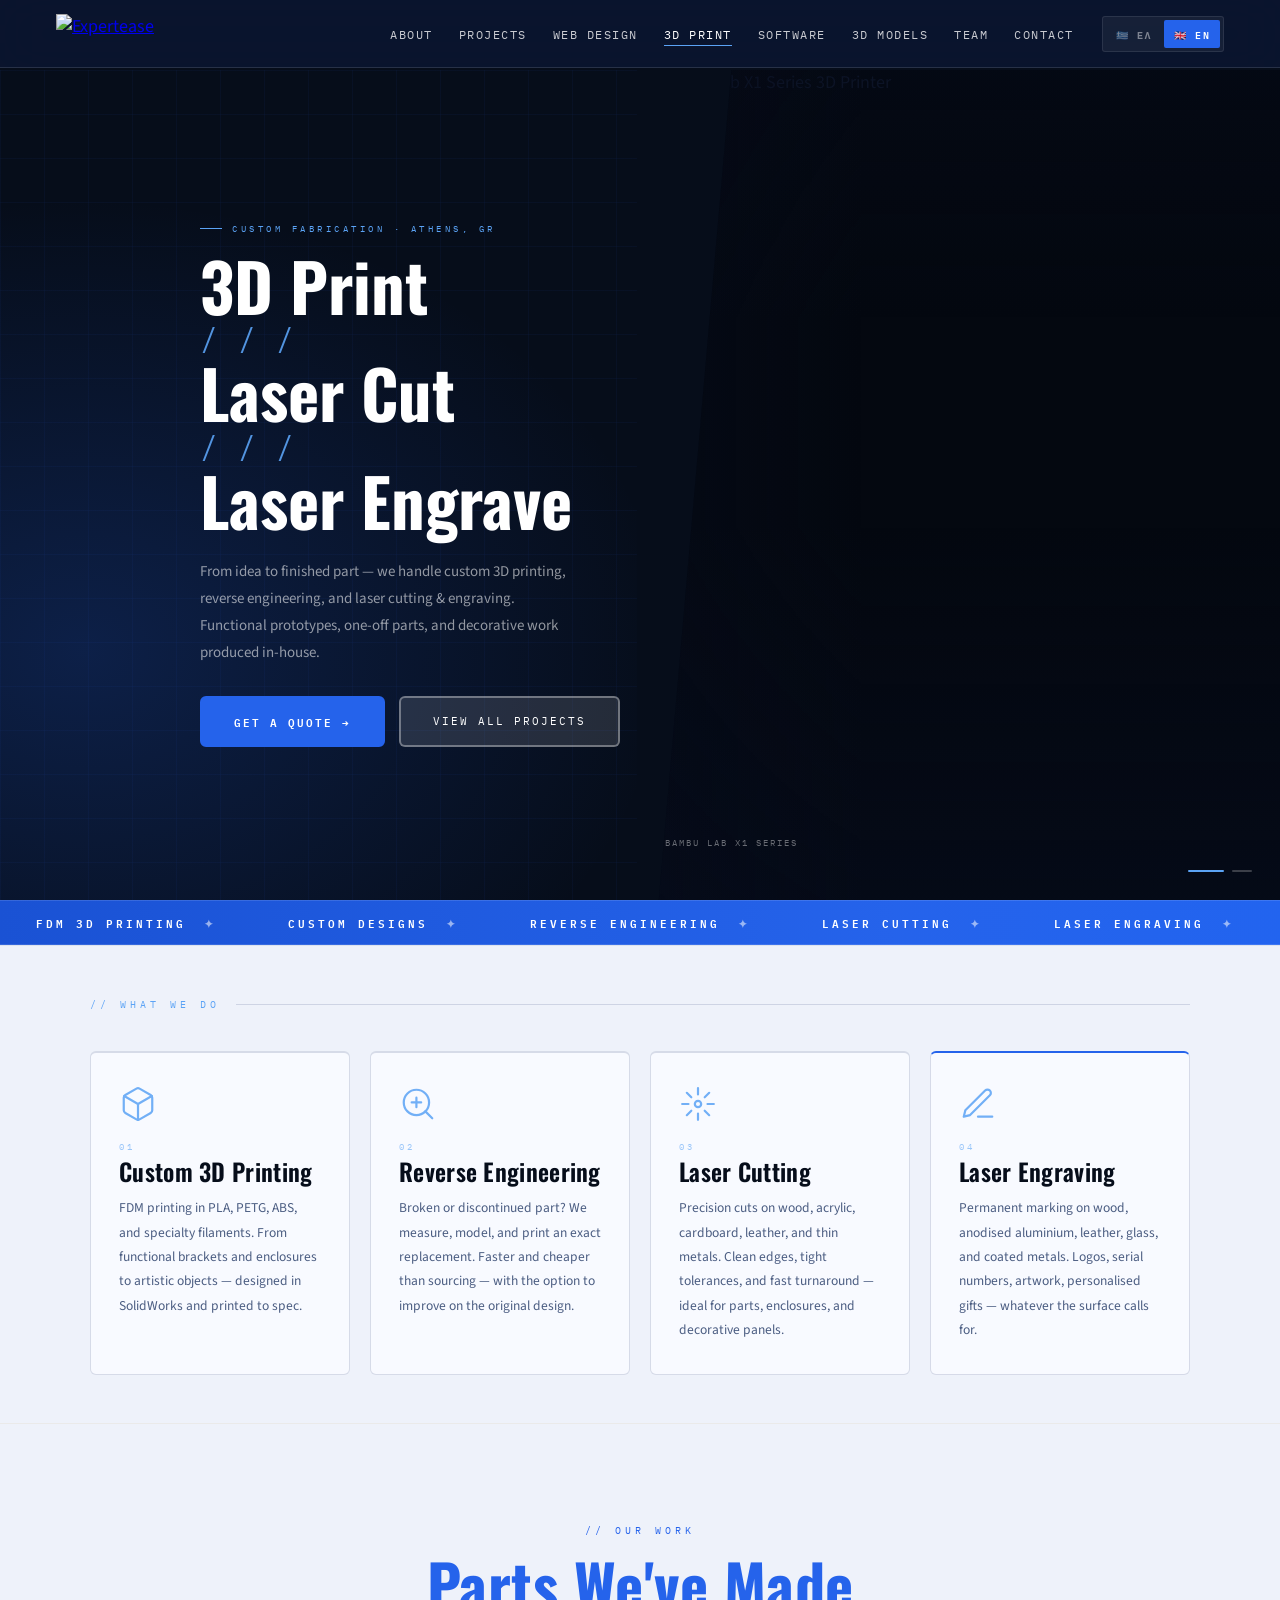
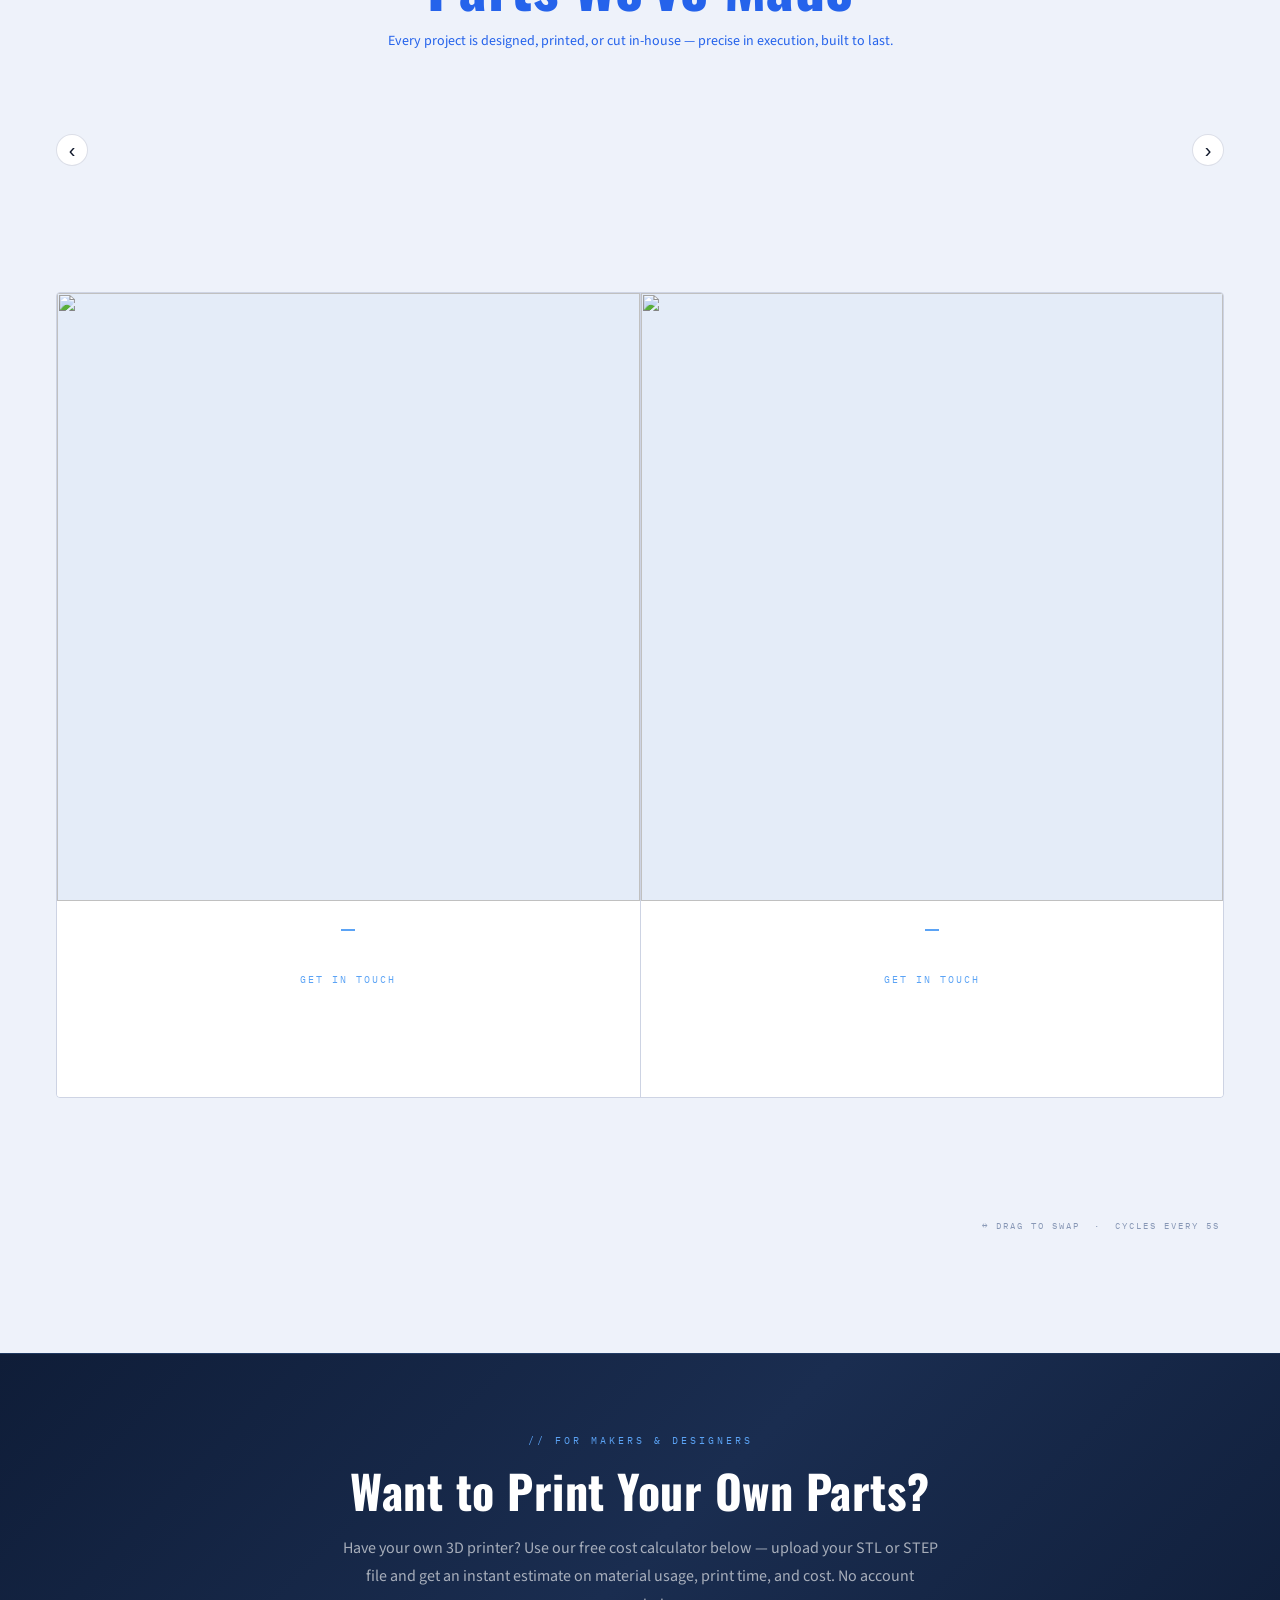
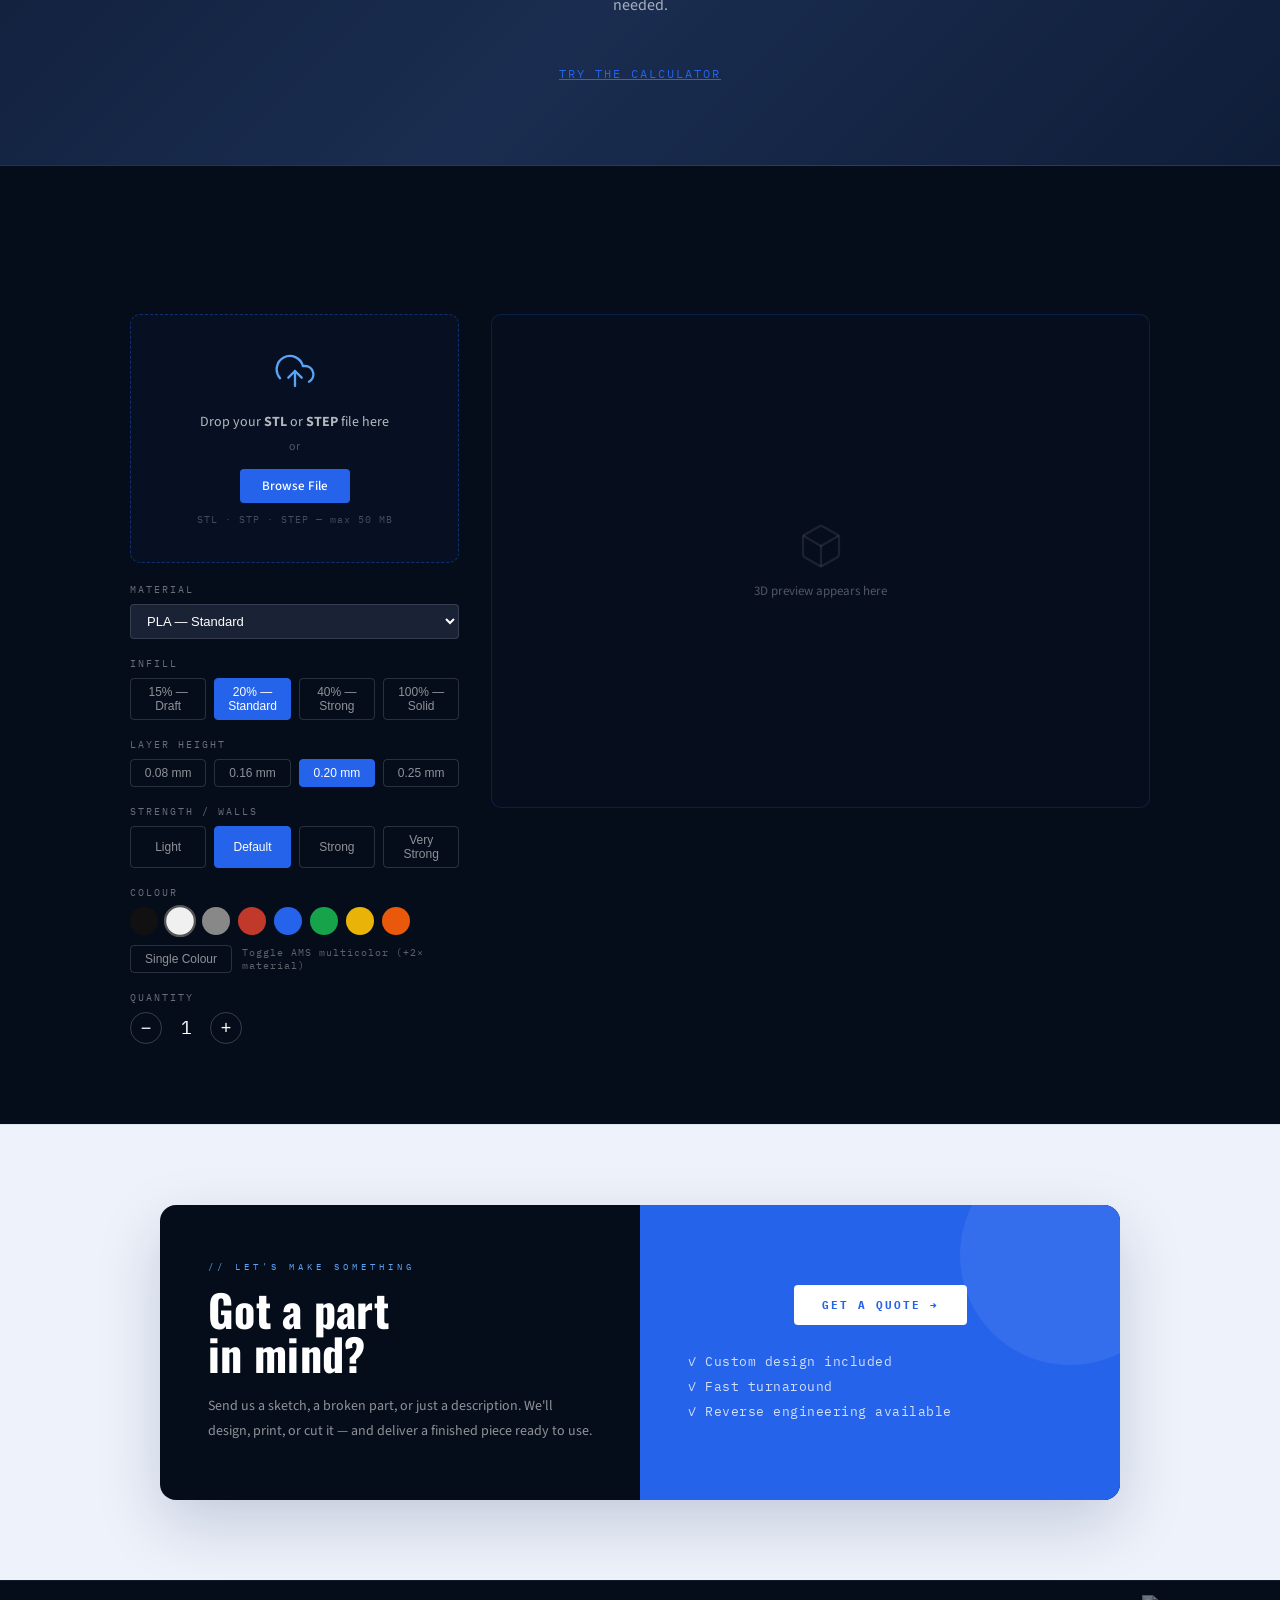
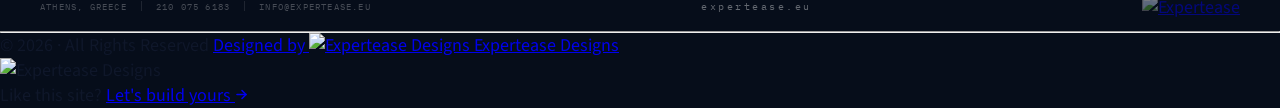
==== 3dprint.html @ 083e720e "greek" ====
<!DOCTYPE html>
<html lang="en">
<head>
<meta charset="UTF-8">
<script>(function(){var l=localStorage.getItem('lang');if(l)document.documentElement.lang=l;})();</script>
<meta name="viewport" content="width=device-width, initial-scale=1.0">
<title>3D Print · Laser Cut & Engrave — Expertease Designs</title>
<meta name="description" content="Custom 3D printing, laser cutting and engraving in Athens, Greece. FDM prototypes, reverse-engineered parts, custom designs, decorative laser work and functional fabrication.">
<link rel="canonical" href="https://expertease.eu/3dprint.html">
<link rel="icon" href="https://expertease.eu/images/logo.png" type="image/png">
<!-- Open Graph -->
<meta property="og:type" content="website">
<meta property="og:url" content="https://expertease.eu/3dprint.html">
<meta property="og:site_name" content="Expertease Designs">
<meta property="og:title" content="3D Print · Laser Cut & Engrave — Expertease Designs">
<meta property="og:description" content="Custom 3D printing, laser cutting and engraving in Athens, Greece. FDM prototypes, reverse-engineered parts, custom designs and functional fabrication.">
<meta property="og:image" content="https://expertease.eu/images/logo.png">
<!-- Twitter Card -->
<meta name="twitter:card" content="summary_large_image">
<meta name="twitter:title" content="3D Print · Laser Cut & Engrave — Expertease Designs">
<meta name="twitter:description" content="Custom 3D printing, laser cutting and engraving in Athens, Greece. FDM prototypes, reverse-engineered parts, custom designs and functional fabrication.">
<meta name="twitter:image" content="https://expertease.eu/images/logo.png">
<link rel="dns-prefetch" href="//fonts.googleapis.com">
<link rel="preconnect" href="https://fonts.googleapis.com">
<link href="https://fonts.googleapis.com/css2?family=Barlow+Condensed:wght@400;500;600;700&family=IBM+Plex+Mono:wght@300;400;500&family=Oswald:wght@400;500;600;700&family=Playfair+Display:ital,wght@0,400;0,700;1,400&family=Source+Sans+3:wght@300;400;500;600&display=swap" rel="stylesheet">
<link rel="stylesheet" href="style.css">
<link rel="stylesheet" href="expertease-credit.css">
<style>
.expertease-credit{background:var(--navy,#060d1a);}
@media(max-width:960px){.expertease-credit{margin-bottom:32px;}}

/* ── 3D PRINT PAGE – page-specific overrides ─────────────────── */

/* Estimate Cost button — filled background */
.pr-cta-estimate {
  background: rgba(255,255,255,.12);
  border-color: rgba(255,255,255,.35);
  color: #fff;
}
.pr-cta-estimate:hover {
  background: rgba(255,255,255,.22);
  border-color: #fff;
  color: #fff;
}

/* Offerings section */
.pr-offerings { padding: 52px 56px 48px !important; }
.pr-offerings .wd-offer-card--hl { border-top-color: var(--blue); }

/* Epic card upgrade */
.pr-offerings .wd-offerings-grid { gap: 20px; }
.pr-offerings .wd-offer-card {
  padding: 32px 28px;
  border-radius: 6px;
  border-top-width: 2px;
  display: flex; flex-direction: column; gap: 0;
  transition: border-top-color .25s, box-shadow .25s, transform .25s;
}
.pr-offerings .wd-offer-card:hover {
  transform: translateY(-5px);
  box-shadow: 0 12px 36px rgba(37,99,235,.13);
}
.pr-offer-icon {
  width: 38px; height: 38px; margin-bottom: 18px;
  color: var(--blue-lt); opacity: .85;
}
.pr-offerings .wd-offer-num {
  font-size: 9px; letter-spacing: 3px; margin-bottom: 6px; opacity: .6;
}
.pr-offerings .wd-offer-name {
  font-size: 24px; letter-spacing: .3px; margin-bottom: 12px; line-height: 1.1;
}
.pr-offerings .wd-offer-text { font-size: 13.5px; line-height: 1.8; }

/* Projects section */
.pr-work { background: var(--bg2) !important; }
.pr-work::before { background: none; }
/* Header text — blue, always visible */
.pr-work .wd-work-label { color: var(--blue)    !important; }
.pr-work .wd-work-title { color: var(--blue)    !important; }
.pr-work .wd-work-sub   { color: var(--blue)    !important; display: block !important; }

/* Projects section — 30% bigger than index */
.pr-work .wd-work-inner       { max-width: 1560px; }
.pr-work .portfolio-stage     { min-height: 806px; }
.pr-work .port-image-wrap     { height: 67.6vh; min-height: 390px; }
.pr-work .port-thumb-item     { width: 179px; }
.pr-work .port-thumb-img-wrap { height: 108px; }

/* ── HERO SPLIT ──────────────────────────────────────────────── */
.pr-hero-wrap {
  min-height: 100vh;
  display: grid;
  grid-template-columns: 85fr 45fr;
  position: relative;
  overflow: hidden;
  padding-top: 70px;
  background: var(--navy);
}

/* LEFT — text */
.pr-hero-left {
  position: relative; z-index: 3;
  display: flex; flex-direction: column; justify-content: center;
  padding: 80px 48px 80px 200px;
  background: var(--navy);
}
.pr-hero-left::before {
  content: '';
  position: absolute; inset: 0; pointer-events: none; z-index: 0;
  background:
    radial-gradient(ellipse at 10% 70%, rgba(37,99,235,.22) 0%, transparent 55%),
    linear-gradient(rgba(37,99,235,.05) 1px, transparent 1px),
    linear-gradient(90deg, rgba(37,99,235,.05) 1px, transparent 1px);
  background-size: auto, 44px 44px, 44px 44px;
}
.pr-hero-left > * { position: relative; z-index: 1; }

.pr-hero-label {
  font-family: var(--font-mono);
  font-size: 9px; letter-spacing: 3.5px; text-transform: uppercase;
  color: var(--blue-lt);
  display: flex; align-items: center; gap: 10px;
  margin-bottom: 20px;
}
.pr-hero-label::before { content: ''; width: 22px; height: 1px; background: var(--blue-lt); }

.pr-hero-title {
  font-family: var(--font-display);
  font-size: clamp(50px, 5.2vw, 76px);
  line-height: .95;
  color: #fff;
  margin-bottom: 26px;
}
/* The "/" between title sections */
.pr-hero-slash {
  display: block;
  font-size: .44em;
  line-height: 1.5;
  color: var(--blue-lt);
  letter-spacing: 2px;
  font-weight: 400;
  opacity: .9;
  font-family: var(--font-mono);
}

.pr-hero-desc {
  font-size: 15px; line-height: 1.8;
  color: rgba(255,255,255,.56);
  max-width: 380px;
  margin-bottom: 30px;
}

.pr-hero-tags {
  display: flex; flex-wrap: wrap; gap: 7px;
  margin-bottom: 36px;
}
.pr-hero-tag {
  font-family: var(--font-mono);
  font-size: 9px; letter-spacing: 1.5px; text-transform: uppercase;
  color: rgba(255,255,255,.48);
  border: 1px solid rgba(37,99,235,.28);
  border-radius: 2px;
  padding: 4px 10px;
  background: rgba(37,99,235,.07);
}

.pr-hero-cta { display: flex; gap: 14px; flex-wrap: wrap; }

/* RIGHT — image slideshow */
.pr-hero-right {
  position: relative; z-index: 5;
  overflow: hidden;
  background: #040810;
  margin-left: -200px;
}
/* Diagonal slash divider on left edge of right panel */
.pr-hero-right::before {
  content: '';
  position: absolute;
  top: -5%; left: -72px;
  width: 130px; height: 110%;
  background: var(--navy);
  transform: skewX(-5deg);
  z-index: 4;
}
/* Subtle vignette overlay */
.pr-hero-right::after {
  content: '';
  position: absolute; inset: 0; z-index: 3;
  background:
    linear-gradient(to right,  rgba(6,12,28,.45) 0%, transparent 35%),
    linear-gradient(to bottom, rgba(6,12,28,.3)  0%, transparent 30%),
    linear-gradient(to top,    rgba(6,12,28,.6)  0%, transparent 45%);
  pointer-events: none;
}

/* Slides */
.pr-hero-img {
  position: absolute; inset: 0;
  width: 100%; height: 100%;
  object-fit: cover;
  object-position: center;
  opacity: 0;
  transition: opacity 1.1s cubic-bezier(.4,0,.2,1);
  will-change: opacity;
}
.pr-hero-img.active { opacity: 1; }

/* Slide label (bottom-left of image) */
.pr-hero-slide-label {
  position: absolute;
  bottom: 52px; left: 28px; z-index: 5;
  font-family: var(--font-mono);
  font-size: 9px; letter-spacing: 2px; text-transform: uppercase;
  color: rgba(255,255,255,.4);
  opacity: 0;
  transform: translateY(6px);
  transition: opacity .5s ease, transform .5s ease;
}
.pr-hero-slide-label.visible { opacity: 1; transform: none; }

/* Dot indicators */
.pr-hero-indicators {
  position: absolute; bottom: 28px; right: 28px; z-index: 5;
  display: flex; gap: 8px; align-items: center;
}
.pr-hero-indicator {
  width: 20px; height: 2px;
  background: rgba(255,255,255,.22);
  border: none; cursor: pointer; padding: 0;
  transition: background .35s ease, width .35s ease;
  border-radius: 1px;
}
.pr-hero-indicator.active {
  background: var(--blue-lt);
  width: 36px;
}

/* Progress bar */
.pr-hero-progress {
  position: absolute; bottom: 0; left: 0; z-index: 5;
  height: 2px; width: 0%;
  background: linear-gradient(90deg, var(--blue), var(--blue-lt));
  transition: width 5s linear;
  border-radius: 0 1px 1px 0;
}
.pr-hero-progress.running { width: 100%; }

@media (max-width: 960px) {
  .pr-hero-wrap {
    grid-template-columns: 1fr;
    grid-template-rows: auto 56vw;
    min-height: unset;
    padding-top: 64px;
  }
  .pr-hero-left  { padding: 44px 24px 32px; }
  .pr-hero-right { margin-left: 0; z-index: 2; }
  .pr-hero-right::before { display: none; }
  .pr-hero-title { font-size: clamp(40px, 9vw, 60px); }

  /* Reset oversized project cards on tablet */
  .pr-work .portfolio-stage  { min-height: 620px; }
  .pr-work .port-image-wrap  { height: 52vh; min-height: 300px; }
  .pr-work .port-thumb-item  { width: 138px; }
  .pr-work .port-thumb-img-wrap { height: 83px; }
}
@media (max-width: 640px) {
  /* Hero: single layer, image faded behind text */
  .pr-hero-wrap {
    grid-template-columns: 1fr;
    grid-template-rows: 1fr;
    min-height: 92vw;
    position: relative;
  }
  .pr-hero-right {
    position: absolute;
    inset: 0;
    z-index: 0;
    margin-left: 0;
  }
  .pr-hero-right::after {
    background:
      linear-gradient(to bottom, rgba(6,12,28,.82) 0%, rgba(6,12,28,.65) 100%);
  }
  .pr-hero-left {
    position: relative;
    z-index: 2;
    background: transparent;
    padding: 90px 20px 48px;
    text-align: center;
    align-items: center;
  }
  .pr-hero-label { justify-content: center; }
  .pr-hero-label::before { display: none; }
  .pr-hero-desc { max-width: 100%; }
  .pr-hero-tags { justify-content: center; }
  .pr-hero-cta { justify-content: center; }
  .pr-hero-title { font-size: clamp(32px, 10vw, 50px); }
  .pr-hero-desc  { font-size: 14px; }
  .pr-hero-indicators { bottom: 14px; right: 14px; }

  /* Offerings padding */
  .pr-offerings { padding: 36px 16px 28px !important; }

  /* What We Do: 2-column compact grid */
  .pr-offerings .wd-offerings-grid {
    grid-template-columns: 1fr 1fr !important;
    gap: 10px;
  }
  .pr-offerings .wd-offer-card {
    padding: 18px 14px;
    gap: 0;
  }
  .pr-offer-icon {
    width: 26px; height: 26px;
    margin-bottom: 10px;
  }
  .pr-offerings .wd-offer-num { font-size: 8px; margin-bottom: 4px; }
  .pr-offerings .wd-offer-name { font-size: 14px; margin-bottom: 8px; line-height: 1.2; }
  .pr-offerings .wd-offer-text { font-size: 11.5px; line-height: 1.6; }

  /* Projects: infinite scroll strip on mobile */
  #prThumbWrap {
    display: flex;
    margin-bottom: 20px;
    gap: 0;
  }
  /* Viewer: single column, compact */
  .pr-work .portfolio-stage  { grid-template-columns: 1fr; }
  #prThumbPrev,
  #prThumbNext { display: none; }
  .pr-work .port-thumb-item     { width: 130px; }
  .pr-work .port-thumb-img-wrap { height: 86px; }
  .pr-work .port-thumb-label    { font-size: 10.5px; white-space: normal; line-height: 1.3; padding: 6px 7px 8px; text-align: center; }
}

/* ── SELF-PRINT PROMO ────────────────────────────────────────── */
.pr-selfprint {
  background: linear-gradient(135deg, #0f1d38 0%, #1a2d50 50%, #0f1d38 100%);
  border-top: 1px solid rgba(96,165,250,.15);
  border-bottom: 1px solid rgba(96,165,250,.15);
  padding: 80px 24px;
  text-align: center;
}
.pr-selfprint-inner {
  max-width: 760px;
  margin: 0 auto;
}
.pr-selfprint-badge {
  font-family: var(--font-mono); font-size: 10px; letter-spacing: 3px;
  text-transform: uppercase; color: var(--blue-lt); margin-bottom: 18px;
}
.pr-selfprint-title {
  font-family: var(--font-display); font-size: clamp(28px, 4vw, 46px);
  color: #fff; letter-spacing: .5px; line-height: 1.1; margin-bottom: 18px;
}
.pr-selfprint-sub {
  font-size: 16px; line-height: 1.8; color: rgba(255,255,255,.62);
  max-width: 600px; margin: 0 auto 40px;
}
.pr-selfprint-features {
  display: flex; flex-wrap: wrap; justify-content: center; gap: 14px 32px;
  margin-bottom: 40px;
}
.pr-selfprint-feat {
  display: flex; align-items: center; gap: 9px;
  font-family: var(--font-mono); font-size: 12px; letter-spacing: .5px;
  color: rgba(255,255,255,.75);
}
.pr-selfprint-feat-icon { font-size: 16px; }
.pr-selfprint-cta {
  color: var(--blue); font-family: var(--font-mono); font-size: 12px;
  letter-spacing: 2px; text-transform: uppercase; text-decoration: underline;
  transition: color .2s;
}
.pr-selfprint-cta:hover { color: var(--blue-lt); }
@media (max-width: 640px) {
  .pr-selfprint { padding: 52px 16px; }
  .pr-selfprint-features { gap: 12px 20px; }
  .pr-selfprint-feat { font-size: 11px; }
}

/* ── ESTIMATOR ───────────────────────────────────────────────── */
.pr-estimator {
  padding: 96px 0 80px;
  background: var(--navy);
}
.pr-estimator-inner {
  max-width: 1100px;
  margin: 0 auto;
  padding: 0 40px;
}
.pr-est-header { text-align: center; margin-bottom: 52px; }
.pr-est-label {
  font-family: var(--font-mono);
  font-size: 11px;
  letter-spacing: 3px;
  color: var(--blue-lt);
  text-transform: uppercase;
  margin-bottom: 12px;
}
.pr-est-title {
  font-family: var(--font-display);
  font-size: clamp(28px, 4vw, 42px);
  color: #fff;
  margin-bottom: 14px;
}
.pr-est-sub {
  font-size: 15px;
  color: rgba(255,255,255,.5);
  max-width: 600px;
  margin: 0 auto;
  line-height: 1.65;
}

.pr-est-layout {
  display: grid;
  grid-template-columns: 1fr 2fr;
  gap: 32px;
  align-items: start;
}

/* Drop zone */
.pr-est-drop {
  border: 1.5px dashed rgba(37,99,235,.4);
  border-radius: 10px;
  padding: 36px 24px;
  text-align: center;
  cursor: pointer;
  transition: border-color .3s ease, background .3s ease;
  background: rgba(37,99,235,.04);
}
.pr-est-drop:hover, .pr-est-drop.drag-over {
  border-color: var(--blue-lt);
  background: rgba(37,99,235,.09);
}
.pr-est-drop-icon { color: var(--blue-lt); margin-bottom: 14px; }
.pr-est-drop-text { color: rgba(255,255,255,.7); font-size: 14px; margin-bottom: 6px; }
.pr-est-drop-sub { color: rgba(255,255,255,.3); font-size: 12px; margin-bottom: 14px; }
.pr-est-file-btn {
  display: inline-block;
  padding: 8px 22px;
  background: var(--blue);
  color: #fff;
  border-radius: 4px;
  font-size: 13px;
  font-weight: 500;
  cursor: pointer;
  transition: background .2s ease;
  margin-bottom: 10px;
}
.pr-est-file-btn:hover { background: var(--blue-lt); }
.pr-est-file-types { font-family: var(--font-mono); font-size: 10px; color: rgba(255,255,255,.25); letter-spacing: 1px; }

/* Params */
.pr-est-params { margin-top: 20px; display: flex; flex-direction: column; gap: 18px; }
.pr-est-param-row { display: flex; flex-direction: column; gap: 8px; }
.pr-est-param-label { font-family: var(--font-mono); font-size: 10px; letter-spacing: 2px; text-transform: uppercase; color: rgba(255,255,255,.4); }
.pr-est-select {
  background: #1a2236;
  border: 1px solid rgba(255,255,255,.12);
  border-radius: 4px;
  color: #fff;
  font-size: 13px;
  padding: 8px 12px;
  outline: none;
  cursor: pointer;
}
.pr-est-select option { background: #1a2236; color: #fff; }
.pr-est-select:focus { border-color: var(--blue-lt); }

.pr-est-infill-btns { display: flex; gap: 8px; flex-wrap: wrap; }
.pr-est-infill-btn {
  padding: 6px 12px;
  border: 1px solid rgba(255,255,255,.15);
  border-radius: 4px;
  background: transparent;
  color: rgba(255,255,255,.55);
  font-size: 12px;
  cursor: pointer;
  transition: all .2s ease;
  flex: 1;
  min-width: 70px;
}
.pr-est-infill-btn:hover { border-color: var(--blue-lt); color: var(--blue-lt); }
.pr-est-infill-btn.active { background: var(--blue); border-color: var(--blue); color: #fff; }

.pr-est-colour-strip { display: flex; gap: 8px; flex-wrap: wrap; }
.pr-est-colour-btn {
  width: 28px; height: 28px;
  border-radius: 50%;
  border: 2px solid transparent;
  cursor: pointer;
  transition: transform .2s ease, border-color .2s ease;
}
.pr-est-colour-btn:hover { transform: scale(1.15); }
.pr-est-colour-btn.active { border-color: #fff; transform: scale(1.15); }

.pr-est-qty-wrap { display: flex; align-items: center; gap: 12px; }
.pr-est-qty-btn {
  width: 32px; height: 32px;
  border-radius: 50%;
  border: 1px solid rgba(255,255,255,.2);
  background: transparent;
  color: #fff;
  font-size: 18px;
  line-height: 1;
  cursor: pointer;
  transition: border-color .2s, background .2s;
  display: flex; align-items: center; justify-content: center;
}
.pr-est-qty-btn:hover { border-color: var(--blue-lt); background: rgba(37,99,235,.18); }
.pr-est-qty-val { font-family: var(--font-mono); font-size: 18px; color: #fff; min-width: 24px; text-align: center; }

/* Viewer */
.pr-est-viewer-col { display: flex; flex-direction: column; gap: 20px; }
.pr-est-viewer-wrap {
  border-radius: 10px;
  overflow: hidden;
  border: 1px solid rgba(37,99,235,.2);
  background: rgba(8,15,30,.7);
  position: relative;
  aspect-ratio: 4/3;
  min-height: 440px;
}
#prEstCanvas { width: 100%; height: 100%; display: block; }
.pr-est-viewer-empty {
  position: absolute; inset: 0;
  display: flex; flex-direction: column; align-items: center; justify-content: center;
  gap: 12px; color: rgba(255,255,255,.3); font-size: 13px;
}
.pr-est-viewer-hint {
  position: absolute; bottom: 10px; left: 50%; transform: translateX(-50%);
  font-family: var(--font-mono); font-size: 10px; letter-spacing: 1.5px;
  color: rgba(255,255,255,.25); white-space: nowrap; pointer-events: none;
}

/* Result */
.pr-est-result {
  background: rgba(37,99,235,.07);
  border: 1px solid rgba(37,99,235,.25);
  border-radius: 8px;
  padding: 20px 24px;
}
.pr-est-dims { font-family: var(--font-mono); font-size: 11px; color: rgba(255,255,255,.4); letter-spacing: 1px; margin-bottom: 14px; }
.pr-est-price-row { display: flex; gap: 32px; margin-bottom: 14px; }
.pr-est-price-block, .pr-est-time-block { display: flex; flex-direction: column; gap: 4px; }
.pr-est-price-label, .pr-est-time-label { font-family: var(--font-mono); font-size: 10px; letter-spacing: 2px; text-transform: uppercase; color: rgba(255,255,255,.4); }
.pr-est-price-val { font-family: var(--font-display); font-size: 36px; font-weight: 700; color: var(--blue-lt); }
.pr-est-time-val { font-family: var(--font-mono); font-size: 20px; color: rgba(255,255,255,.7); }
.pr-est-filament-row {
  font-family: var(--font-mono);
  font-size: 11px;
  color: rgba(255,255,255,.45);
  letter-spacing: 0.5px;
  margin-bottom: 14px;
  display: flex; gap: 20px; flex-wrap: wrap;
}
.pr-est-filament-row span { color: rgba(255,255,255,.7); }
.pr-est-disclaimer { font-size: 12px; color: rgba(255,255,255,.35); line-height: 1.5; }
.pr-est-quote-link { color: var(--blue-lt); text-decoration: underline; }

.pr-est-breakdown {
  display: flex; flex-direction: column; gap: 4px;
  margin-bottom: 14px;
  border-top: 1px solid rgba(37,99,235,.18);
  padding-top: 12px;
}
.pr-est-breakdown-row {
  display: flex; justify-content: space-between; align-items: center;
  font-family: var(--font-mono); font-size: 11px;
  color: rgba(255,255,255,.45); letter-spacing: 0.5px;
}
.pr-est-breakdown-row.highlight { color: rgba(255,255,255,.7); }
.pr-est-breakdown-row span:last-child { color: rgba(255,255,255,.65); }

/* Layer / Strength buttons reuse infill-btn styles */
.pr-est-layer-btn, .pr-est-strength-btn {
  padding: 6px 12px;
  border: 1px solid rgba(255,255,255,.15);
  border-radius: 4px;
  background: transparent;
  color: rgba(255,255,255,.55);
  font-size: 12px;
  cursor: pointer;
  transition: all .2s ease;
  flex: 1;
  min-width: 60px;
}
.pr-est-layer-btn:hover, .pr-est-strength-btn:hover { border-color: var(--blue-lt); color: var(--blue-lt); }
.pr-est-layer-btn.active, .pr-est-strength-btn.active { background: var(--blue); border-color: var(--blue); color: #fff; }
.pr-est-multicolor-active { background: var(--blue) !important; border-color: var(--blue) !important; color: #fff !important; }

@media (max-width: 960px) {
  .pr-est-layout { grid-template-columns: 1fr; }
}
@media (max-width: 640px) {
  .pr-estimator-inner { padding: 0 18px; }
  .pr-est-infill-btns { gap: 6px; }
  .pr-est-infill-btn { font-size: 11px; padding: 5px 8px; }
  .pr-est-price-val { font-size: 28px; }
  .pr-estimator { padding: 56px 0 48px; }
  .pr-est-header { margin-bottom: 32px; }
  .pr-est-drop { padding: 24px 16px; }
  .pr-est-price-row { flex-direction: column; gap: 12px; }
  .pr-est-viewer-wrap { aspect-ratio: 1/1; }
}
@media (max-width: 480px) {
  /* Hero */
  .pr-hero-wrap { min-height: 108vw; }
  .pr-hero-left { padding: 80px 14px 36px; }
  .pr-hero-title { font-size: clamp(28px, 9.5vw, 44px); margin-bottom: 18px; }
  .pr-hero-slash { font-size: .38em; letter-spacing: 1px; }
  .pr-hero-desc { font-size: 13.5px; margin-bottom: 22px; }
  .pr-hero-tags { gap: 5px; margin-bottom: 26px; }
  .pr-hero-tag { font-size: 8px; padding: 3px 8px; }
  .pr-hero-cta { gap: 10px; }
  .pr-cta-estimate { background: var(--blue); border-color: var(--blue); color: #fff; }
  .pr-cta-estimate:hover { background: var(--blue-lt); border-color: var(--blue-lt); color: #fff; }

  /* Estimator section */
  .pr-estimator { padding: 44px 0 36px; }
  .pr-estimator-inner { padding: 0 14px; }
  .pr-est-header { margin-bottom: 26px; }
  .pr-est-sub { font-size: 13.5px; }
  .pr-est-drop { padding: 20px 14px; }
  .pr-est-drop-text { font-size: 13px; }
  .pr-est-params { gap: 14px; }

  /* Button grids: 2-col at very small widths */
  .pr-est-infill-btns {
    display: grid;
    grid-template-columns: 1fr 1fr;
    gap: 6px;
  }
  .pr-est-infill-btn,
  .pr-est-layer-btn,
  .pr-est-strength-btn {
    font-size: 11px;
    padding: 7px 6px;
    min-width: 0;
    flex: none;
  }

  /* Multicolor row: stack label under button */
  .pr-est-multicolor-row {
    flex-direction: column !important;
    align-items: flex-start !important;
    gap: 6px;
  }

  /* Result panel */
  .pr-est-result { padding: 16px; }
  .pr-est-price-val { font-size: 26px; }
  .pr-est-time-val { font-size: 17px; }
  .pr-est-dims { font-size: 10px; }
  .pr-est-breakdown-row { font-size: 10px; }

  /* Viewer */
  .pr-est-viewer-wrap { aspect-ratio: 4/3; min-height: 180px; }
}

@media (max-width: 640px) {
  /* What We Do: full alignment for card text */
  .wd-offer-text { text-align: justify; }

  /* "Want to Print Your Own Parts?" — 25% smaller */
  .pr-selfprint-title { font-size: calc(clamp(28px, 4vw, 46px) * 0.75) !important; }

  /* Self-print sub text: full alignment */
  .pr-selfprint-sub { text-align: justify; }

  /* "Got a part in mind?" — one line, 10% smaller */
  .wd-cta-title {
    font-size: calc(clamp(28px, 3.5vw, 44px) * 0.90) !important;
    white-space: nowrap;
    overflow: hidden;
    text-overflow: ellipsis;
  }

  /* CTA text after title: full alignment */
  .wd-cta-text { text-align: justify; }
}
</style>
</head>
<body>

<!-- ══ NAV ══════════════════════════════════════════════════════ -->
<nav>
  <a href="index.html" class="nav-logo"><img src="images/logo.png" alt="Expertease" fetchpriority="high"></a>
  <div class="nav-right">
    <ul class="nav-links">
      <li><a href="index.html#about"    id="nav-about">About</a></li>
      <li><a href="index.html#projects" id="nav-projects">Projects</a></li>
      <li><a href="webdesign.html"      id="nav-webdesign">Web Design</a></li>
      <li><a href="3dprint.html"        id="nav-3dprint" class="active">3D Print</a></li>
      <li><a href="software.html"       id="nav-software">Software</a></li>
      <li><a href="cad.html"            id="nav-cad">3D Models</a></li>
      <li><a href="team.html"           id="nav-experience">Team</a></li>
      <li><a href="contact.html"        id="nav-contact">Contact</a></li>
    </ul>
    <div class="lang-toggle">
      <button class="lang-btn"        data-lang="el">🇬🇷 ΕΛ</button>
      <button class="lang-btn active" data-lang="en">🇬🇧 EN</button>
    </div>
  </div>
  <button class="nav-hamburger" id="navHamburger" aria-label="Menu">
    <span></span><span></span><span></span>
  </button>
</nav>

<!-- Mobile nav drawer -->
<div class="nav-mobile" id="navMobile">
  <ul>
    <li><a href="index.html#about"    id="mnav-about"      onclick="closeMobileNav()">About</a></li>
    <li><a href="index.html#projects" id="mnav-projects"   onclick="closeMobileNav()">Projects</a></li>
    <li><a href="webdesign.html"      id="mnav-webdesign"  onclick="closeMobileNav()">Web Design</a></li>
    <li><a href="3dprint.html"        id="mnav-3dprint"    onclick="closeMobileNav()">3D Print</a></li>
    <li><a href="software.html"       id="mnav-software"   onclick="closeMobileNav()">Software</a></li>
    <li><a href="cad.html"            id="mnav-cad"        onclick="closeMobileNav()">3D Models</a></li>
    <li><a href="team.html"           id="mnav-experience" onclick="closeMobileNav()">Team</a></li>
    <li><a href="contact.html"        id="mnav-contact"    onclick="closeMobileNav()">Contact</a></li>
  </ul>
</div>

<!-- ══ HERO ══════════════════════════════════════════════════════ -->
<div class="pr-hero-wrap">

  <!-- LEFT: text -->
  <div class="pr-hero-left">
    <div class="pr-hero-label" id="pr-label">Custom Fabrication · Athens, GR</div>

    <h1 class="pr-hero-title" id="pr-title-hero">
      3D Print
      <span class="pr-hero-slash">/ / /</span>
      Laser Cut
      <span class="pr-hero-slash">/ / /</span>
      Laser&nbsp;Engrave
    </h1>

    <p class="pr-hero-desc" id="pr-desc">From idea to finished part — custom 3D printing, reverse engineering, and laser cutting &amp; engraving. Functional prototypes and decorative work produced in-house.</p>

    <div class="pr-hero-cta">
      <a href="contact.html" class="btn-primary" id="pr-cta1">Get a Quote</a>
      <a href="#prWork" class="btn-outline pr-cta-estimate" id="pr-cta2">View All Projects</a>
    </div>
  </div>

  <!-- RIGHT: rotating images -->
  <div class="pr-hero-right" id="prHeroRight">
    <img class="pr-hero-img active"
         src="images/x1Series-main-bg-v1.png"
         alt="Bambu Lab X1 Series 3D Printer"
         fetchpriority="high">
    <img class="pr-hero-img"
         src="images/colors_swiper2_img1.png"
         alt="3D printer extruder close-up"
         loading="lazy">

    <div class="pr-hero-slide-label" id="prHeroSlideLabel">Bambu Lab X1 Series</div>

    <div class="pr-hero-indicators" id="prHeroIndicators">
      <button class="pr-hero-indicator active" data-slide="0" aria-label="Slide 1"></button>
      <button class="pr-hero-indicator"        data-slide="1" aria-label="Slide 2"></button>
    </div>

    <div class="pr-hero-progress" id="prHeroProgress"></div>
  </div>

</div>

<!-- ══ TICKER ══════════════════════════════════════════════════ -->
<div class="ticker">
  <div class="ticker-inner">
    <span class="ticker-item">FDM 3D Printing <span>✦</span></span>
    <span class="ticker-item">Custom Designs <span>✦</span></span>
    <span class="ticker-item">Reverse Engineering <span>✦</span></span>
    <span class="ticker-item">Laser Cutting <span>✦</span></span>
    <span class="ticker-item">Laser Engraving <span>✦</span></span>
    <span class="ticker-item">PLA · PETG · ABS <span>✦</span></span>
    <span class="ticker-item">Wood · Acrylic · Metal <span>✦</span></span>
    <span class="ticker-item">FDM 3D Printing <span>✦</span></span>
    <span class="ticker-item">Custom Designs <span>✦</span></span>
    <span class="ticker-item">Reverse Engineering <span>✦</span></span>
    <span class="ticker-item">Laser Cutting <span>✦</span></span>
    <span class="ticker-item">Laser Engraving <span>✦</span></span>
    <span class="ticker-item">PLA · PETG · ABS <span>✦</span></span>
    <span class="ticker-item">Wood · Acrylic · Metal <span>✦</span></span>
  </div>
</div>

<!-- ══ WHAT WE DO ════════════════════════════════════════════════ -->
<section class="wd-offerings pr-offerings">
  <div class="wd-offerings-inner">
    <div class="wd-offerings-label" id="pr-off-label">// What We Do</div>
    <div class="wd-offerings-grid">

      <div class="wd-offer-card">
        <svg class="pr-offer-icon" viewBox="0 0 24 24" fill="none" stroke="currentColor" stroke-width="1.4" stroke-linecap="round" stroke-linejoin="round">
          <path d="M21 16V8a2 2 0 0 0-1-1.73l-7-4a2 2 0 0 0-2 0l-7 4A2 2 0 0 0 3 8v8a2 2 0 0 0 1 1.73l7 4a2 2 0 0 0 2 0l7-4A2 2 0 0 0 21 16z"/>
          <polyline points="3.27 6.96 12 12.01 20.73 6.96"/>
          <line x1="12" y1="22.08" x2="12" y2="12"/>
        </svg>
        <div class="wd-offer-num">01</div>
        <div class="wd-offer-name" id="pr-off1-name">Custom 3D Printing</div>
        <p class="wd-offer-text" id="pr-off1-text">FDM printing in PLA, PETG, ABS, and specialty filaments. From functional brackets and enclosures to artistic objects — designed in SolidWorks and printed to spec.</p>
      </div>

      <div class="wd-offer-card">
        <svg class="pr-offer-icon" viewBox="0 0 24 24" fill="none" stroke="currentColor" stroke-width="1.4" stroke-linecap="round" stroke-linejoin="round">
          <circle cx="11" cy="11" r="8"/><line x1="21" y1="21" x2="16.65" y2="16.65"/>
          <line x1="11" y1="8" x2="11" y2="14"/><line x1="8" y1="11" x2="14" y2="11"/>
        </svg>
        <div class="wd-offer-num">02</div>
        <div class="wd-offer-name" id="pr-off2-name">Reverse Engineering</div>
        <p class="wd-offer-text" id="pr-off2-text">Broken or discontinued part? We measure, model, and print an exact replacement. Faster and cheaper than sourcing — with the option to improve on the original design.</p>
      </div>

      <div class="wd-offer-card">
        <svg class="pr-offer-icon" viewBox="0 0 24 24" fill="none" stroke="currentColor" stroke-width="1.4" stroke-linecap="round" stroke-linejoin="round">
          <circle cx="12" cy="12" r="2"/><path d="M12 2v4M12 18v4M4.93 4.93l2.83 2.83M16.24 16.24l2.83 2.83M2 12h4M18 12h4M4.93 19.07l2.83-2.83M16.24 7.76l2.83-2.83"/>
        </svg>
        <div class="wd-offer-num">03</div>
        <div class="wd-offer-name" id="pr-off3-name">Laser Cutting</div>
        <p class="wd-offer-text" id="pr-off3-text">Precision cuts on wood, acrylic, cardboard, leather, and thin metals. Clean edges, tight tolerances, and fast turnaround — ideal for parts, enclosures, and decorative panels.</p>
      </div>

      <div class="wd-offer-card wd-offer-card--hl">
        <svg class="pr-offer-icon" viewBox="0 0 24 24" fill="none" stroke="currentColor" stroke-width="1.4" stroke-linecap="round" stroke-linejoin="round">
          <path d="M12 20h9"/><path d="M16.5 3.5a2.121 2.121 0 0 1 3 3L7 19l-4 1 1-4L16.5 3.5z"/>
        </svg>
        <div class="wd-offer-num">04</div>
        <div class="wd-offer-name" id="pr-off4-name">Laser Engraving</div>
        <p class="wd-offer-text" id="pr-off4-text">Permanent marking on wood, anodised aluminium, leather, glass, and coated metals. Logos, serial numbers, artwork, personalised gifts — whatever the surface calls for.</p>
      </div>

    </div>
  </div>
</section>

<!-- ══ OUR WORK ═══════════════════════════════════════════════ -->
<section class="wd-work pr-work" id="prWork">
  <div class="wd-work-inner">

    <div class="wd-work-header">
      <div class="wd-work-label" id="pr-work-label">// Our Work</div>
      <h2 class="wd-work-title" id="pr-work-title">Parts We've Made</h2>
      <p class="wd-work-sub" id="pr-work-sub">Every project is designed, printed, or cut in-house — precise in execution, built to last.</p>
    </div>

    <!-- Thumb strip (injected by print-estimator.js) -->
    <div class="port-thumb-wrap" id="prThumbWrap">
      <button class="port-thumb-arrow port-thumb-prev" id="prThumbPrev" aria-label="Previous">‹</button>
      <div class="port-thumb-strip" id="prThumbStrip"></div>
      <button class="port-thumb-arrow port-thumb-next" id="prThumbNext" aria-label="Next">›</button>
    </div>

    <!-- 2-column stage -->
    <div class="portfolio-stage">
      <div class="portfolio-col" id="prColLeft" draggable="false">
        <div class="port-image-wrap">
          <img class="port-img" src="" alt="">
          <div class="port-img-gradient"></div>
        </div>
        <div class="port-info">
          <div class="port-badge" style="display:none"></div>
          <div class="port-cat"></div>
          <h3 class="port-title"></h3>
          <p class="port-desc"></p>
          <a href="contact.html" class="project-link port-link">Get in Touch</a>
        </div>
      </div>

      <div class="port-sep"></div>

      <div class="portfolio-col" id="prColRight" draggable="false">
        <div class="port-image-wrap">
          <img class="port-img" src="" alt="">
          <div class="port-img-gradient"></div>
        </div>
        <div class="port-info">
          <div class="port-badge" style="display:none"></div>
          <div class="port-cat"></div>
          <h3 class="port-title"></h3>
          <p class="port-desc"></p>
          <a href="contact.html" class="project-link port-link">Get in Touch</a>
        </div>
      </div>
    </div>

    <div class="port-footer">
      <div class="port-dots" id="prDots"></div>
      <div class="port-hint-txt">↔ drag to swap &nbsp;·&nbsp; cycles every 5s</div>
    </div>

  </div>
</section>

<!-- ══ SELF-PRINT PROMO ════════════════════════════════════════ -->
<section class="pr-selfprint" id="prSelfPrint">
  <div class="pr-selfprint-inner">
    <div class="pr-selfprint-badge" id="pr-selfprint-badge">// For Makers &amp; Designers</div>
    <h2 class="pr-selfprint-title" id="pr-selfprint-title">Want to Print Your Own Parts?</h2>
    <p class="pr-selfprint-sub" id="pr-selfprint-sub">Have your own 3D printer? Use our free cost calculator below — upload your STL or STEP file and get an instant estimate on material usage, print time, and cost. No account needed.</p>
    <a href="#prEstimator" class="pr-selfprint-cta" id="pr-selfprint-cta">Try the Calculator</a>
  </div>
</section>

<!-- ══ PRINT COST ESTIMATOR ═══════════════════════════════════ -->
<section class="pr-estimator" id="prEstimator">
  <div class="pr-estimator-inner">
    <div class="pr-est-header">
    </div>

    <div class="pr-est-layout">

      <!-- LEFT: upload + controls -->
      <div class="pr-est-controls">

        <div class="pr-est-drop" id="prEstDrop">
          <div class="pr-est-drop-icon">
            <svg width="40" height="40" viewBox="0 0 24 24" fill="none" stroke="currentColor" stroke-width="1.4" stroke-linecap="round" stroke-linejoin="round">
              <polyline points="16 16 12 12 8 16"/><line x1="12" y1="12" x2="12" y2="21"/>
              <path d="M20.39 18.39A5 5 0 0 0 18 9h-1.26A8 8 0 1 0 3 16.3"/>
            </svg>
          </div>
          <div class="pr-est-drop-text" id="prEstDropText">Drop your <strong>STL</strong> or <strong>STEP</strong> file here</div>
          <div class="pr-est-drop-sub" id="pr-est-drop-or">or</div>
          <label class="pr-est-file-btn" for="prEstFileInput" id="pr-est-browse">Browse File</label>
          <input type="file" id="prEstFileInput" accept=".stl,.stp,.step" style="display:none">
          <div class="pr-est-file-types">STL · STP · STEP — max 50 MB</div>
        </div>

        <div class="pr-est-params" id="prEstParams">
          <div class="pr-est-param-row">
            <label class="pr-est-param-label" id="pr-est-lbl-material">Material</label>
            <select class="pr-est-select" id="prEstMaterial">
              <option value="pla">PLA — Standard</option>
              <option value="pla+">PLA+ — Enhanced</option>
              <option value="petg">PETG — Tough</option>
              <option value="abs">ABS — Heat-resistant</option>
            </select>
          </div>
          <div class="pr-est-param-row">
            <label class="pr-est-param-label" id="pr-est-lbl-infill">Infill</label>
            <div class="pr-est-infill-btns">
              <button class="pr-est-infill-btn" data-infill="0.15">15% — Draft</button>
              <button class="pr-est-infill-btn active" data-infill="0.20">20% — Standard</button>
              <button class="pr-est-infill-btn" data-infill="0.40">40% — Strong</button>
              <button class="pr-est-infill-btn" data-infill="1.00">100% — Solid</button>
            </div>
          </div>
          <div class="pr-est-param-row">
            <label class="pr-est-param-label" id="pr-est-lbl-layer">Layer Height</label>
            <div class="pr-est-infill-btns">
              <button class="pr-est-layer-btn" data-layer="0.08">0.08 mm</button>
              <button class="pr-est-layer-btn" data-layer="0.16">0.16 mm</button>
              <button class="pr-est-layer-btn active" data-layer="0.20">0.20 mm</button>
              <button class="pr-est-layer-btn" data-layer="0.25">0.25 mm</button>
            </div>
          </div>
          <div class="pr-est-param-row">
            <label class="pr-est-param-label" id="pr-est-lbl-strength">Strength / Walls</label>
            <div class="pr-est-infill-btns">
              <button class="pr-est-strength-btn" data-strength="1.0">Light</button>
              <button class="pr-est-strength-btn active" data-strength="1.1">Default</button>
              <button class="pr-est-strength-btn" data-strength="1.3">Strong</button>
              <button class="pr-est-strength-btn" data-strength="1.5">Very Strong</button>
            </div>
          </div>
          <div class="pr-est-param-row">
            <label class="pr-est-param-label" id="pr-est-lbl-colour">Colour</label>
            <div style="display:flex;flex-direction:column;gap:10px;">
              <div class="pr-est-colour-strip" id="prEstColours">
                <button class="pr-est-colour-btn"        data-colour="black"   title="Black"   style="background:#111;"></button>
                <button class="pr-est-colour-btn active" data-colour="white"   title="White"   style="background:#f0f0f0;border-color:#555;"></button>
                <button class="pr-est-colour-btn"        data-colour="grey"    title="Grey"    style="background:#888;"></button>
                <button class="pr-est-colour-btn"        data-colour="red"     title="Red"     style="background:#c0392b;"></button>
                <button class="pr-est-colour-btn"        data-colour="blue"    title="Blue"    style="background:#2563eb;"></button>
                <button class="pr-est-colour-btn"        data-colour="green"   title="Green"   style="background:#16a34a;"></button>
                <button class="pr-est-colour-btn"        data-colour="yellow"  title="Yellow"  style="background:#eab308;"></button>
                <button class="pr-est-colour-btn"        data-colour="orange"  title="Orange"  style="background:#ea580c;"></button>
              </div>
              <div class="pr-est-multicolor-row" style="display:flex;align-items:center;gap:10px;">
                <button class="pr-est-infill-btn" id="prEstMulticolor" style="flex:none;padding:6px 14px;"><span id="pr-est-single-colour">Single Colour</span></button>
                <span style="font-family:var(--font-mono);font-size:10px;color:rgba(255,255,255,.35);letter-spacing:1px;" id="pr-est-ams-toggle">Toggle AMS multicolor (+2× material)</span>
              </div>
            </div>
          </div>
          <div class="pr-est-param-row">
            <label class="pr-est-param-label" id="pr-est-lbl-qty">Quantity</label>
            <div class="pr-est-qty-wrap">
              <button class="pr-est-qty-btn" id="prEstQtyMinus">−</button>
              <span class="pr-est-qty-val" id="prEstQtyVal">1</span>
              <button class="pr-est-qty-btn" id="prEstQtyPlus">+</button>
            </div>
          </div>
        </div>

      </div>

      <!-- RIGHT: 3D viewer + result -->
      <div class="pr-est-viewer-col">
        <div class="pr-est-viewer-wrap" id="prEstViewerWrap">
          <canvas id="prEstCanvas"></canvas>
          <div class="pr-est-viewer-empty" id="prEstViewerEmpty">
            <svg width="48" height="48" viewBox="0 0 24 24" fill="none" stroke="currentColor" stroke-width="1.1" stroke-linecap="round" stroke-linejoin="round" opacity="0.3">
              <path d="M21 16V8a2 2 0 0 0-1-1.73l-7-4a2 2 0 0 0-2 0l-7 4A2 2 0 0 0 3 8v8a2 2 0 0 0 1 1.73l7 4a2 2 0 0 0 2 0l7-4A2 2 0 0 0 21 16z"/>
              <polyline points="3.27 6.96 12 12.01 20.73 6.96"/>
              <line x1="12" y1="22.08" x2="12" y2="12"/>
            </svg>
            <span id="pr-est-preview-empty">3D preview appears here</span>
          </div>
          <div class="pr-est-viewer-hint" id="prEstViewerHint" style="display:none"><span id="pr-est-viewer-hint-text">drag to rotate · scroll to zoom</span></div>
        </div>

        <div class="pr-est-result" id="prEstResult" style="display:none">
          <div class="pr-est-dims" id="prEstDims"></div>
          <div class="pr-est-price-row">
            <div class="pr-est-price-block">
              <span class="pr-est-price-label" id="pr-est-price-label">Total Quote</span>
              <span class="pr-est-price-val" id="prEstPrice">€0</span>
            </div>
            <!-- <div class="pr-est-time-block">
              <span class="pr-est-time-label">Print Time</span>
              <span class="pr-est-time-val" id="prEstTime">—</span>
            </div> -->
          </div>
          <!-- <div class="pr-est-filament-row" id="prEstFilamentRow"></div> -->
          <p class="pr-est-disclaimer" id="pr-est-disclaimer">Estimate only — final price confirmed after review. <a href="contact.html" class="pr-est-quote-link" id="pr-est-quote-link">Get exact quote</a></p>
        </div>

      </div>
    </div>
  </div>
</section>

<!-- ══ CTA ══════════════════════════════════════════════════════ -->
<section class="wd-cta">
  <div class="wd-cta-card">
    <div class="wd-cta-left">
      <div class="wd-cta-label" id="pr-cta-label">// Let's Make Something</div>
      <h2 class="wd-cta-title" id="pr-cta-title">Got a part in mind?</h2>
      <p class="wd-cta-text" id="pr-cta-text">Send us a sketch, a broken part, or just a description. We'll design, print, or cut it — and deliver a finished piece ready to use.</p>
    </div>
    <div class="wd-cta-right">
      <a href="contact.html" class="wd-cta-btn" id="pr-cta-btn1">Get a Quote</a>
      <ul class="wd-cta-perks">
        <li id="pr-cta-perk1">✓ Custom design included</li>
        <li id="pr-cta-perk2">✓ Fast turnaround</li>
        <li id="pr-cta-perk3">✓ Reverse engineering available</li>
      </ul>
    </div>
  </div>
</section>

<footer>
  <div class="footer-contact-bar">
    <span id="footer-loc-bar">Athens, Greece</span>
    <span class="fc-sep"></span>
    <a href="tel:+302107561836">210 075 6183</a>
    <span class="fc-sep"></span>
    <a href="mailto:info@expertease.eu">info@expertease.eu</a>
  </div>
  <div class="footer-domain">expertease.eu</div>
  <a href="index.html" class="footer-logo"><img src="images/logo.png" alt="Expertease"></a>
  <div id="footer-copy" style="display:none">© 2026 Expertease Designs</div>
  <div id="footer-loc" style="display:none">Athens, Greece</div>
</footer>

<hr class="ec-rule">
<div class="expertease-credit">
  <div class="ec-layer ec-layer--credit">
    <span class="ec-copy">© 2026 · All Rights Reserved</span>
    <span class="ec-divider"></span>
    <a href="https://expertease.eu/webdesign" target="_blank" rel="noopener" class="ec-brand">
      <span class="ec-label">Designed by</span>
      <img src="images/logo.png" alt="Expertease Designs" class="ec-logo">
      <span class="ec-name">Expertease Designs</span>
    </a>
  </div>
  <div class="ec-layer ec-layer--ad">
    <div class="ec-ad-ring">
      <div class="ec-ad-logo"><img src="images/logo.png" alt="Expertease Designs"></div>
    </div>
    <div class="ec-ad-text">
      <span class="ec-ad-question">Like this site?</span>
      <a href="https://expertease.eu/webdesign" target="_blank" rel="noopener" class="ec-ad-cta">
        Let's build yours
        <span class="ec-ad-arrow"><svg width="13" height="13" viewBox="0 0 13 13" fill="none" stroke="currentColor" stroke-width="1.6" stroke-linecap="round" stroke-linejoin="round"><line x1="2" y1="6.5" x2="11" y2="6.5"/><polyline points="7,2.5 11,6.5 7,10.5"/></svg></span>
      </a>
    </div>
  </div>
</div>

<script src="https://cdn.jsdelivr.net/npm/three@0.155.0/build/three.min.js"></script>
<script src="print-projects.js"></script>
<script src="print-estimator.js"></script>
<script src="main.js" defer></script>

<button id="backToTop" aria-label="Back to top">
  <svg viewBox="0 0 10 10" fill="none" stroke-width="1.6" stroke-linecap="round" stroke-linejoin="round" aria-hidden="true"><polyline points="2,7 5,3 8,7"/></svg>
  Top
</button>
<script>(function(){var b=document.getElementById('backToTop');if(!b)return;window.addEventListener('scroll',function(){b.classList.toggle('btt-visible',window.scrollY>500);},{passive:true});b.addEventListener('click',function(){window.scrollTo({top:0,behavior:'smooth'});});})();</script>

</body>
</html>
---- style.css ----
/* ── TOKENS ─────────────────────────────────────────────────── */
:root {
  /* Light surfaces */
  --bg:        #f8faff;
  --bg2:       #eef2fa;
  --surface:   #e4ecf8;
  --surface2:  #d8e3f4;

  /* Borders */
  --border:    rgba(10,30,90,.07);
  --border2:   rgba(10,30,90,.14);

  /* Text */
  --text:      #0f172a;
  --muted:     #4b5d82;
  --faint:     #8898b6;

  /* Brand blue — single coherent ramp */
  --blue:      #2563eb;
  --blue-lt:   #5ba3f5;
  --blue-dim:  rgba(37,99,235,.13);

  /* Accent gold — formalized */
  --gold:      #c9a86c;

  /* Accent deep blue (replaces red) */
  --red:       #1a3d7e;
  --red-lt:    #2a5298;

  /* Dark navy palette — unified */
  --navy:      #060d1a;   /* nav, footer, deepest bg */
  --navy-mid:  #0e1c36;   /* dark section bg (process, cad-viewer) */
  --navy-hero: #091a40;   /* hero gradient base */

  /* Legacy alias */
  --dark: var(--navy);

  --font-mono:    'IBM Plex Mono', monospace;
  --font-display: 'Oswald', sans-serif;
  --font-serif:   'Playfair Display', serif;
  --font-body:    'Source Sans 3', sans-serif;
}

/* Greek: Barlow Condensed matches Oswald visually and supports Greek natively */
:lang(el) { --font-display: 'Barlow Condensed', sans-serif; }

/* Ensure Barlow Condensed renders bold (like Oswald does at weight 400 visually) */
/* Barlow Condensed has ~10% larger x-height than Oswald — scale down to match */
:lang(el) h1, :lang(el) h2, :lang(el) h3,
:lang(el) .hero-title, :lang(el) .contact-heading,
:lang(el) .wd-offer-name, :lang(el) .value-title,
:lang(el) .process-title, :lang(el) .stat-num,
:lang(el) .founder-card-name, :lang(el) .fcs-num,
:lang(el) .sw-title, :lang(el) .section-title,
:lang(el) .about-heading, :lang(el) .services-heading,
:lang(el) .projects-heading, :lang(el) .founder-name {
  font-family: var(--font-display);
  font-weight: 600;
}
/* Scale Barlow Condensed down ~10% to visually match Oswald's apparent size */
:lang(el) .section-title  { font-size: clamp(43px, 4.95vw, 68px); }
:lang(el) .stat-num       { font-size: 40px; }
:lang(el) .value-title    { font-size: 20px; }
:lang(el) .process-title  { font-size: 32px; }
:lang(el) .sw-title       { font-size: 41px; }
:lang(el) .wd-offer-name  { font-size: 20px; }
:lang(el) .fcs-num        { font-size: 25px; }
:lang(el) .founder-card-name { font-size: clamp(25px, 2.9vw, 43px); }

*, *::before, *::after { box-sizing: border-box; margin: 0; padding: 0; }
html { scroll-behavior: smooth; overflow-x: hidden; background: var(--navy); }
body {
  background: var(--bg);
  color: var(--text);
  font-family: var(--font-body);
  font-weight: 400;
  font-size: 18px;
  overflow-x: hidden;
}


/* Very subtle background grid */
body::before {
  content: '';
  position: fixed; inset: 0;
  pointer-events: none; z-index: 0;
  background-image:
    linear-gradient(var(--border) 1px, transparent 1px),
    linear-gradient(90deg, var(--border) 1px, transparent 1px);
  background-size: 60px 60px;
}

::selection { background: var(--blue-dim); color: var(--blue); }

.accent-red { color: var(--red); }
.accent-green { color: #22a85a; font-weight: 700; }
.accent-blue  { color: var(--blue-lt); font-weight: 600; }


/* ── NAV ─────────────────────────────────────────────────────── */
nav {
  position: fixed; top: 0; left: 0; right: 0; z-index: 1000;
  display: flex; align-items: center; justify-content: space-between;
  padding: 0 56px; height: 68px;
  background: rgba(12,22,50,.82);
  border-bottom: 1px solid rgba(255,255,255,.12);
  backdrop-filter: blur(24px);
  -webkit-backdrop-filter: blur(24px);
}
.nav-logo img { height: 40px; width: auto; display: block; }
.nav-right { display: flex; align-items: center; gap: 28px; }
.nav-links { display: flex; gap: 26px; list-style: none; }
.nav-links a {
  font-family: var(--font-mono); font-size: 12px;
  letter-spacing: 1.5px; text-transform: uppercase;
  color: rgba(255,255,255,.78); text-decoration: none;
  transition: color .2s; position: relative; padding-bottom: 2px;
}
.nav-links a::after {
  content: ''; position: absolute; bottom: -2px; left: 0; right: 0;
  height: 1.5px; background: var(--blue-lt);
  transform: scaleX(0); transition: transform .25s; transform-origin: left;
}
.nav-links a:hover, .nav-links a.active { color: #fff; }
.nav-links a:hover::after, .nav-links a.active::after { transform: scaleX(1); }

.nav-cta {
  font-family: var(--font-mono); font-size: 11px; font-weight: 600;
  letter-spacing: 1.5px; text-transform: uppercase; text-decoration: none;
  padding: 9px 20px; background: var(--blue); color: #fff;
  border: 2px solid var(--blue); border-radius: 6px;
  transition: background .2s, border-color .2s, transform .2s;
  white-space: nowrap;
}
.nav-cta:hover { background: var(--blue-lt); border-color: var(--blue-lt); transform: translateY(-1px); }

.lang-toggle {
  display: flex; gap: 2px; background: rgba(255,255,255,.05);
  border: 1px solid rgba(255,255,255,.09); padding: 3px; border-radius: 3px;
}
.lang-btn {
  font-family: var(--font-mono); font-size: 9px; letter-spacing: 1.5px;
  font-weight: 600; padding: 5px 10px; border: none; background: transparent;
  color: rgba(255,255,255,.45); cursor: pointer; transition: color .2s, background .2s; border-radius: 2px;
}
.lang-btn.active { background: var(--blue); color: #fff; }

.nav-hamburger {
  display: none; flex-direction: column; gap: 5px; align-self: center;
  background: none; border: none; padding: 5px; cursor: pointer;
}
.nav-hamburger span {
  display: block; width: 22px; height: 2px;
  background: rgba(255,255,255,.75); border-radius: 1px;
  transition: transform .25s, opacity .25s;
}
.nav-hamburger.open span:nth-child(1) { transform: rotate(45deg) translate(5px,5px); }
.nav-hamburger.open span:nth-child(2) { opacity: 0; }
.nav-hamburger.open span:nth-child(3) { transform: rotate(-45deg) translate(5px,-5px); }

.nav-mobile {
  display: none; position: fixed; top: 68px; left: 0; right: 0;
  background: rgba(8,15,30,.99); border-bottom: 1px solid rgba(255,255,255,.06);
  z-index: 999; padding: 8px 24px 20px; backdrop-filter: blur(20px);
}
.nav-mobile.open { display: block; }
.nav-mobile ul { list-style: none; }
.nav-mobile ul a {
  font-family: var(--font-mono); font-size: 12px; letter-spacing: 2px;
  text-transform: uppercase; color: rgba(255,255,255,.52); text-decoration: none;
  display: block; padding: 14px 0;
  border-bottom: 1px solid rgba(255,255,255,.06); transition: color .2s;
}
.nav-mobile ul a:hover { color: #fff; }
.nav-mobile ul li:last-child a { border-bottom: none; }
.nav-mobile .mnav-quote-cta {
  margin-top: 8px; color: #fff !important;
  background: var(--blue); border-radius: 6px;
  text-align: center; border-bottom: none !important;
  padding: 14px 0 !important;
}

/* ── HERO ────────────────────────────────────────────────────── */
#hero {
  min-height: 100vh;
  display: grid; grid-template-columns: 1fr 1fr;
  padding-top: 68px;
  background: linear-gradient(160deg, #060e22 0%, #0d2358 25%, #1a4aaa 55%, #0d2358 80%, #060e22 100%);
  position: relative; overflow: hidden;
}
#hero::before {
  content: ''; position: absolute; inset: 0; pointer-events: none;
  background:
    radial-gradient(ellipse at 20% 55%, rgba(59,130,246,.50) 0%, transparent 50%),
    radial-gradient(ellipse at 80% 20%, rgba(37,99,235,.38) 0%, transparent 45%),
    radial-gradient(ellipse at 50% 90%, rgba(96,165,250,.30) 0%, transparent 55%);
}
.hero-left {
  display: flex; flex-direction: column; justify-content: center;
  padding: 80px 64px; position: relative; z-index: 2;
  transition: opacity .15s linear; will-change: opacity;
}
.hero-tag {
  font-family: var(--font-mono); font-size: 10px;
  letter-spacing: 3px; color: var(--blue-lt); text-transform: uppercase;
  margin-bottom: 24px; opacity: 0; animation: fadeUp .7s .15s forwards;
}
.hero-name {
  font-family: var(--font-display);
  font-size: clamp(64px, 8.5vw, 112px);
  line-height: 1.3; letter-spacing: 1px; color: #fff;
  margin-bottom: 12px; padding-bottom: 10px;
  opacity: 0; animation: fadeUp .8s .3s forwards;
  position: relative;
}
.hero-name span {
  display: inline-block;
  background: linear-gradient(90deg, #7ec8ff 0%, #a8d8ff 30%, #ffffff 50%, #a8d8ff 70%, #7ec8ff 100%);
  background-size: 300% 100%;
  background-position: 0% 0;
  -webkit-background-clip: text;
  background-clip: text;
  -webkit-text-fill-color: transparent;
  animation: designsSweep 7s 2s ease-in-out infinite;
}
@keyframes designsSweep {
  0%, 10%  { background-position: 0% 0; }
  55%      { background-position: 100% 0; }
  100%     { background-position: 0% 0; }
}
.hero-title {
  font-family: var(--font-serif); font-style: italic;
  font-size: clamp(15px, 1.6vw, 20px);
  color: rgba(255,255,255,.88); margin-top: 8px;
  opacity: 0; animation: fadeUp .8s .45s forwards;
}
.hero-tagline {
  font-family: var(--font-mono); font-size: 10px;
  letter-spacing: 4px; text-transform: uppercase;
  color: rgba(230, 235, 255, 0.55); margin-top: 8px;
  opacity: 0; animation: fadeUp .8s .5s forwards;
}
.hero-desc {
  font-size: 15.5px; line-height: 1.85; color: rgba(255,255,255,.85);
  margin-top: 28px; max-width: 420px;
  opacity: 0; animation: fadeUp .8s .6s forwards;
}
.hero-desc strong { color: var(--blue-lt); font-weight: 600; }
.hero-cta {
  display: flex; gap: 14px; margin-top: 44px; flex-wrap: wrap;
  opacity: 0; animation: fadeUp .8s .75s forwards;
}
.btn-primary {
  display: inline-flex; align-items: center; gap: 10px; padding: 14px 32px;
  min-height: 48px;
  background: var(--blue); color: #fff;
  font-family: var(--font-mono); font-size: 10.5px; font-weight: 600;
  letter-spacing: 2px; text-transform: uppercase; text-decoration: none;
  border: 2px solid var(--blue); border-radius: 6px;
  transition: background .2s, border-color .2s, transform .25s, box-shadow .25s;
}
.btn-primary:hover {
  background: var(--blue-lt); border-color: var(--blue-lt);
  transform: translate(-2px,-2px); box-shadow: 6px 6px 0 rgba(26,95,212,.28);
}
.btn-outline {
  display: inline-flex; align-items: center; gap: 10px; padding: 14px 32px;
  min-height: 48px;
  border: 2px solid rgba(255,255,255,.22); color: rgba(255,255,255,.7);
  font-family: var(--font-mono); font-size: 10.5px;
  letter-spacing: 2px; text-transform: uppercase; text-decoration: none;
  border-radius: 6px;
  transition: border-color .25s, color .25s, transform .25s;
}
.hero-cta-phone { padding: 14px 22px; letter-spacing: 1px; }
@media (max-width: 960px) {
  .hero-cta-phone { display: none; }
  .nav-cta { display: none; }
}
.btn-sm { font-size: 10px; padding: 10px 22px; min-height: 40px; }
.btn-outline:hover { border-color: var(--blue-lt); color: var(--blue-lt); transform: translate(-2px,-2px); }

#hero3d {
  position: absolute; left: 0; top: 0; width: 100%; height: 100%;
  pointer-events: none; z-index: 5; display: block;
}
#hero3d-drag {
  position: absolute; right: 0; top: 0; width: 50%; height: 100%; z-index: 6;
  cursor: default;
}
#hero3d-drag::after {
  content: 'CLICK TO EXPLODE';
  position: absolute; bottom: 28px; left: 50%; transform: translateX(-50%);
  font-family: var(--font-mono); font-size: 9px; letter-spacing: 2px;
  color: rgba(255,255,255,.30); white-space: nowrap;
  opacity: 0; transition: opacity .3s;
  pointer-events: none;
}
#hero3d-drag:hover::after {
  opacity: 1;
}
.hero-right {
  position: relative; z-index: 7; pointer-events: none;
  display: flex; align-items: center; justify-content: center;
}
.viewer-controls {
  position: absolute; top: 18px; right: 18px;
  display: flex; flex-direction: column; gap: 5px;
  pointer-events: auto;
}
.vctrl {
  font-family: var(--font-mono); font-size: 9px; letter-spacing: 1px;
  padding: 7px 13px; background: rgba(255,255,255,.05);
  border: 1px solid rgba(255,255,255,.12); color: rgba(255,255,255,.45);
  cursor: pointer; transition: all .2s; backdrop-filter: blur(4px);
}
.vctrl:hover, .vctrl.active { border-color: var(--blue-lt); color: var(--blue-lt); background: rgba(26,95,212,.22); }
.viewer-hint {
  position: absolute; bottom: 18px; left: 50%; transform: translateX(-50%);
  font-family: var(--font-mono); font-size: 9px; letter-spacing: 2px; text-transform: uppercase;
  color: rgba(255,255,255,.25);
  pointer-events: none;
  display: flex; align-items: center; gap: 8px;
  animation: pulse 2.5s ease-in-out infinite;
}
.viewer-hint::before,.viewer-hint::after { content:''; display:block; width:18px; height:1px; background:rgba(255,255,255,.15); }

.hero-stats {
  position: absolute; bottom: 0; left: 0; right: 50%;
  padding: 24px 64px; display: flex; gap: 48px;
  background: rgba(0,0,0,.55); backdrop-filter: blur(10px);
  border-top: 1px solid rgba(255,255,255,.06);
  opacity: 0; animation: fadeUp .8s 1.05s forwards;
}
.stat { display: flex; flex-direction: column; gap: 3px; }
.stat-num { font-family: var(--font-display); font-size: 44px; color: #fff; line-height: 1; }
.stat-num span { color: var(--blue-lt); }
.stat-label { font-family: var(--font-mono); font-size: 9px; letter-spacing: 2px; text-transform: uppercase; color: rgba(255,255,255,.38); }

/* ── TICKER ──────────────────────────────────────────────────── */
.ticker {
  background: linear-gradient(90deg, #1a52d4 0%, var(--blue) 35%, #1e65f5 70%, #1a52d4 100%);
  background-size: 200% 100%;
  padding: 12px 0; overflow: hidden; position: relative; z-index: 1;
  border-top: 1px solid rgba(255,255,255,.12);
  border-bottom: 1px solid rgba(255,255,255,.12);
}
.ticker-inner { display: flex; animation: ticker 28s linear infinite; white-space: nowrap; will-change: transform; }
.ticker-item { font-family: var(--font-mono); font-size: 10.5px; font-weight: 600; letter-spacing: 3px; text-transform: uppercase; color: #fff; padding: 0 36px; flex-shrink: 0; }
.ticker-item span { color: rgba(255,255,255,.55); margin-left: 8px; }
@keyframes tickerBg { from { background-position: 0 0; } to { background-position: 200% 0; } }

/* ── SECTION SHELL ───────────────────────────────────────────── */
section { padding: 100px 64px; position: relative; z-index: 1; }
.section-header { display: flex; align-items: baseline; gap: 18px; margin-bottom: 64px; }
.section-num { font-family: var(--font-mono); font-size: 10px; letter-spacing: 2px; color: var(--blue-lt); }
.section-title {
  font-family: var(--font-display); font-size: clamp(48px, 5.5vw, 76px);
  letter-spacing: 2px; color: var(--dark); line-height: 1;
}

.section-line { flex: 1; height: 1px; margin-left: 18px; background: linear-gradient(to right, var(--border2), transparent); }

/* ── SCROLL REVEAL ───────────────────────────────────────────── */
.reveal-up {
  opacity: 0;
  transform: translateY(28px);
  transition: opacity .75s ease, transform .75s ease;
}
.reveal-up.revealed {
  opacity: 1;
  transform: none;
}
.reveal-up:nth-child(2) { transition-delay: .12s; }
.reveal-up:nth-child(3) { transition-delay: .24s; }
.reveal-up:nth-child(4) { transition-delay: .36s; }

/* ── DATA-REVEAL (scroll-triggered, portfolio & sections) ────── */
[data-reveal] {
  opacity: 0;
  transform: translateY(36px);
  transition: opacity .7s cubic-bezier(.16,1,.3,1), transform .7s cubic-bezier(.16,1,.3,1);
}
[data-reveal-r] {
  opacity: 0;
  transform: translateY(36px) translateX(18px);
  transition: opacity .7s cubic-bezier(.16,1,.3,1), transform .7s cubic-bezier(.16,1,.3,1);
}
[data-reveal].visible,
[data-reveal-r].visible {
  opacity: 1;
  transform: none;
}
/* portfolio columns stagger via JS (120 ms each); right also slides from side */

/* ── ABOUT ───────────────────────────────────────────────────── */
#about { background: var(--bg2); padding-top: 56px; }
.about-grid { display: grid; grid-template-columns: 1.1fr 1fr; gap: 72px; align-items: start; }
.about-text p { font-size: 16.5px; line-height: 1.92; color: var(--muted); margin-bottom: 22px; }
.about-text p:last-child { margin-bottom: 0; }
.about-text p strong { color: var(--dark); font-weight: 600; }
.about-highlight {
  font-family: var(--font-serif); font-style: italic;
  font-size: 20px; line-height: 1.55; color: var(--dark);
  border-left: 2px solid #1a3d7e; padding-left: 22px; margin: 32px 0;
}

/* VALUES GRID */
.values-grid { display: grid; grid-template-columns: 1fr 1fr; gap: 12px; }
.value-item {
  padding: 18px 26px 16px;
  background: #fff;
  border: 1px solid var(--border);
  border-top: 3px solid transparent;
  border-radius: 10px;
  position: relative;
  transition: transform .3s, box-shadow .3s, background .3s;
}
.value-item:hover { transform: translateY(-5px); box-shadow: 0 16px 40px rgba(0,0,0,.09); }

.value-item.v-blue  { border-top-color: #2563eb; }
.value-item.v-green { border-top-color: #059669; }
.value-item.v-amber { border-top-color: #d97706; }
.value-item.v-red   { border-top-color: #dc2626; }

.value-item.v-blue:hover  { background: rgba(37,99,235,.03); }
.value-item.v-green:hover { background: rgba(5,150,105,.03); }
.value-item.v-amber:hover { background: rgba(217,119,6,.03); }
.value-item.v-red:hover   { background: rgba(220,38,38,.03); }

.vi-icon-wrap {
  width: 46px; height: 46px;
  border-radius: 10px;
  display: flex; align-items: center; justify-content: center;
  margin-bottom: 14px; flex-shrink: 0;
}
.value-item.v-blue  .vi-icon-wrap { background: rgba(37,99,235,.1);  color: #2563eb; }
.value-item.v-green .vi-icon-wrap { background: rgba(5,150,105,.1);  color: #059669; }
.value-item.v-amber .vi-icon-wrap { background: rgba(217,119,6,.1);  color: #d97706; }
.value-item.v-red   .vi-icon-wrap { background: rgba(220,38,38,.1);  color: #dc2626; }
.value-icon { display: block; flex-shrink: 0; }

.value-num {
  position: absolute; top: 16px; right: 20px;
  font-family: var(--font-mono); font-size: 9px; letter-spacing: 2px;
  color: var(--faint); opacity: .6;
}
.value-title { font-family: var(--font-display); font-size: 22px; font-weight: 600; letter-spacing: .5px; color: var(--dark); margin-bottom: 10px; line-height: 1.1; }
.value-text { font-size: 13px; line-height: 1.76; color: var(--muted); }

/* ── CALIPER ANIMATION ───────────────────────────────────────── */
#caliperWrap {
  margin: 48px auto 8px;
  width: 80vw;
  max-width: 80vw;
  color: var(--blue);
  opacity: 0;
  transition: opacity .6s ease;
}
#caliperWrap.vis { opacity: 1; }
#caliperSvg { width: 100%; height: auto; max-height: 80px; display: block; }
@media (max-width: 640px) {
  #caliperWrap { margin: 32px auto 4px; width: 100vw; max-width: 100vw; }
  #caliperSvg { height: auto; max-height: 47px; }
}

/* ── PROCESS ─────────────────────────────────────────────────── */
#process {
  background: var(--navy-mid);
  padding: 64px 64px;
  border-top: 1px solid rgba(255,255,255,.05);
  border-bottom: 1px solid rgba(255,255,255,.05);
}
.process-label {
  font-family: var(--font-mono); font-size: 10px; letter-spacing: 4px;
  text-transform: uppercase; color: var(--blue-lt); margin-bottom: 44px;
  display: flex; align-items: center; gap: 16px;
}
.process-label::after { content: ''; flex: 1; height: 1px; background: rgba(59,130,246,.18); }
.process-cols { display: grid; grid-template-columns: repeat(3,1fr); gap: 16px; }
.process-step {
  padding: 36px 36px 36px 36px;
  background: rgba(255,255,255,.07);
  border: 1px solid rgba(59,130,246,.18);
  border-radius: 6px;
  border-right: 1px solid rgba(59,130,246,.18);
}
.process-step:last-child { border-right: 1px solid rgba(59,130,246,.18); padding-left: 36px; padding-right: 36px; }
.process-step:not(:first-child):not(:last-child) { padding-left: 36px; }
.process-num { font-family: var(--font-mono); font-size: 10px; letter-spacing: 2px; color: var(--blue-lt); margin-bottom: 16px; }
.process-title { font-family: var(--font-display); font-size: 36px; letter-spacing: 1px; color: #fff; margin-bottom: 12px; }
.process-text { font-size: 14px; line-height: 1.78; color: rgba(255,255,255,.82); }

/* ── PROCESS FLOW GRAPHIC — 30% LARGER ──────────────────────── */
.process-flow {
  margin-top: 52px;
  padding: 42px 0 8px;
  border-top: 1px solid rgba(59,130,246,.12);
  overflow-x: auto;
}
.process-flow-inner {
  display: flex; align-items: center; justify-content: center;
  gap: 0; min-width: 1061px;
}
.pf-node {
  display: flex; flex-direction: column; align-items: center; gap: 12px;
  flex-shrink: 0; width: 172px;
}
.pf-icon {
  width: 84px; height: 84px; border-radius: 50%;
  display: flex; align-items: center; justify-content: center;
  border: 1.5px solid rgba(59,130,246,.38);
  background: rgba(26,95,212,.18);
  font-size: 31px; position: relative; flex-shrink: 0;
  transition: border-color .3s, background .3s;
}
.pf-node:hover .pf-icon { border-color: var(--blue-lt); background: rgba(26,95,212,.38); }
.pf-icon-pulse {
  position: absolute; inset: -8px; border-radius: 50%;
  border: 1px solid rgba(59,130,246,.22);
  animation: pfPulse 2.5s ease-in-out infinite;
}
.pf-node:nth-child(odd) .pf-icon-pulse  { animation-delay: 0s; }
.pf-node:nth-child(even) .pf-icon-pulse { animation-delay: .7s; }
.pf-label {
  font-family: var(--font-mono); font-size: 13px; letter-spacing: 1.5px;
  text-transform: uppercase; color: rgba(255,255,255,.55); text-align: center; line-height: 1.4;
}
.pf-sub {
  font-family: var(--font-mono); font-size: 11px; letter-spacing: .5px;
  color: rgba(255,255,255,.3); text-align: center; line-height: 1.5;
}
.pf-arrow {
  flex-shrink: 0; width: 59px; position: relative; height: 2px;
  display: flex; align-items: center;
}
.pf-arrow::before {
  content: ''; position: absolute; inset: 0;
  background: linear-gradient(to right, rgba(59,130,246,.25), rgba(59,130,246,.55));
}
.pf-arrow::after {
  content: ''; position: absolute; right: -1px; top: 50%;
  transform: translateY(-50%);
  border: 6px solid transparent;
  border-left: 8px solid rgba(59,130,246,.55);
}
/* Animated dot travelling along arrows */
.pf-arrow-dot {
  position: absolute; width: 9px; height: 9px; border-radius: 50%;
  background: var(--blue-lt); top: 50%; transform: translateY(-50%);
  animation: pfDot 3.5s linear infinite;
  box-shadow: 0 0 8px var(--blue-lt);
}
.pf-arrow:nth-child(2)  .pf-arrow-dot { animation-delay: 0s; }
.pf-arrow:nth-child(4)  .pf-arrow-dot { animation-delay: .58s; }
.pf-arrow:nth-child(6)  .pf-arrow-dot { animation-delay: 1.16s; }
.pf-arrow:nth-child(8)  .pf-arrow-dot { animation-delay: 1.74s; }
.pf-arrow:nth-child(10) .pf-arrow-dot { animation-delay: 2.32s; }

/* Loop-back line */
.pf-loop {
  display: flex; align-items: center; justify-content: center;
  margin-top: 32px; gap: 0; min-width: 1061px; padding: 0;
}
.pf-loop-line {
  flex: 1; height: 1px; background: linear-gradient(to right, rgba(59,130,246,.3), rgba(59,130,246,.12), rgba(59,130,246,.3));
  position: relative; overflow: hidden;
}
.pf-loop-line::after {
  content: ''; position: absolute; top: 0; left: -100%; width: 60px; height: 100%;
  background: linear-gradient(to right, transparent, var(--blue-lt), transparent);
  animation: pfSweep 3.5s linear infinite;
}
.pf-loop-label {
  font-family: var(--font-mono); font-size: 9px; letter-spacing: 2px; text-transform: uppercase;
  color: rgba(59,130,246,.55); padding: 0 16px; white-space: nowrap;
  display: flex; align-items: center; gap: 8px;
}
.pf-loop-label::before, .pf-loop-label::after {
  content: '↺'; font-size: 12px; color: rgba(59,130,246,.65);
}


/* Process flow — paused off-screen, activated by JS IntersectionObserver */
.pf-icon-pulse { animation-play-state: paused; }
.pf-arrow-dot  { animation-play-state: paused; }
.pf-loop-line::after { animation-play-state: paused; }
#process.anim-active .pf-icon-pulse { animation-play-state: running; }
#process.anim-active .pf-arrow-dot  { animation-play-state: running; }
#process.anim-active .pf-loop-line::after { animation-play-state: running; }
@keyframes pfPulse { 0%,100%{opacity:.2;transform:scale(1)} 50%{opacity:.7;transform:scale(1.12)} }
@keyframes pfDot   { 0%{left:0;opacity:0} 10%{opacity:1} 90%{opacity:1} 100%{left:100%;opacity:0} }
@keyframes pfSweep { from{left:-100%} to{left:200%} }

/* ── PROCESS VALUES CARDS ────────────────────────────────────── */
.values-section { margin-top: 60px; }
.values-inner { width: 100%; }
.values-section .values-grid {
  display: grid;
  grid-template-columns: repeat(3, 1fr);
  gap: 16px;
}
.value-card {
  padding: 40px 36px 36px;
  background: rgba(255,255,255,.045);
  border: 1px solid rgba(255,255,255,.07);
  border-top: 3px solid transparent;
  border-radius: 4px;
  position: relative;
  transition: background .3s, transform .3s;
}
.value-card:hover { background: rgba(255,255,255,.075); transform: translateY(-4px); }
.value-card .value-icon {
  display: block;
  font-family: var(--font-mono);
  font-size: 10px; letter-spacing: 3px;
  color: rgba(255,255,255,.25);
  margin-bottom: 20px;
}
.value-heading {
  font-family: var(--font-display);
  font-size: 24px; letter-spacing: .5px;
  color: #fff; line-height: 1.15;
  margin-bottom: 14px;
}
.value-card .value-text { color: rgba(255,255,255,.62); }
.value-card .accent-red { color: #f97316; font-weight: 600; }

.vc-blue  { border-top-color: var(--blue-lt); }
.vc-red   { border-top-color: #f97316; }
.vc-green { border-top-color: #34d399; }

.vc-blue:hover  { box-shadow: 0 12px 36px rgba(96,165,250,.12); }
.vc-red:hover   { box-shadow: 0 12px 36px rgba(249,115,22,.12); }
.vc-green:hover { box-shadow: 0 12px 36px rgba(52,211,153,.12); }

/* Bilingual pillar heading (EN + Greek) */
.value-bilingual { display: flex; flex-direction: column; gap: 5px; margin-bottom: 16px; }
.value-bilingual .en {
  font-family: var(--font-display);
  font-size: 24px; letter-spacing: .5px;
  color: #fff; line-height: 1.15;
}
.value-bilingual .el {
  font-family: var(--font-display);
  font-size: 14px; letter-spacing: 2px;
  line-height: 1; opacity: .5;
}
.vc-blue  .value-bilingual .el { color: var(--blue-lt); }
.vc-red   .value-bilingual .el { color: #f97316; }
.vc-green .value-bilingual .el { color: #34d399; }

/* Divider row between pillar and principle cards */
.values-row-divider {
  display: flex; align-items: center; gap: 16px;
  margin: 12px 0 4px;
}
.values-row-divider span {
  font-family: var(--font-mono); font-size: 8px;
  letter-spacing: 3px; text-transform: uppercase;
  color: rgba(255,255,255,.2); white-space: nowrap;
}
.values-row-divider::before,
.values-row-divider::after {
  content: ''; flex: 1; height: 1px;
  background: rgba(255,255,255,.07);
}

@media (max-width: 900px) {
  .values-section .values-grid { grid-template-columns: 1fr; }
}

/* ── MODEL INDICATOR ─────────────────────────────────────────── */
.model-indicator {
  position: absolute; bottom: 46px; left: 50%; transform: translateX(-50%);
  font-family: var(--font-mono); font-size: 8px; letter-spacing: 2.5px; text-transform: uppercase;
  color: rgba(59,130,246,.65); white-space: nowrap;
  pointer-events: none;
  animation: pulse 2.5s ease-in-out infinite;
}

/* ── PRINCIPLES (HOW WE WORK – VALUES) ───────────────────────── */
#principles {
  background: #3a3a3a;
  border-top: none;
  border-bottom: none;
  padding: 80px 64px;
}
.principles-label {
  font-family: var(--font-mono); font-size: 10px; letter-spacing: 4px;
  text-transform: uppercase; color: rgba(255,255,255,.38); margin-bottom: 52px;
  display: flex; align-items: center; gap: 16px;
}
.principles-label::after { content: ''; flex: 1; height: 1px; background: rgba(255,255,255,.07); }

.principles-grid {
  display: grid;
  grid-template-columns: repeat(3,1fr);
  gap: 0;
  border: 1px solid rgba(255,255,255,.06);
  border-radius: 4px;
  overflow: hidden;
  margin-top: 52px;
  width: 100%;
}

.principle-card {
  padding: 52px 44px 48px;
  background: transparent;
  border: none;
  border-right: 1px solid rgba(255,255,255,.06);
  position: relative; overflow: hidden;
  transition: background .35s;
}
.principle-card:last-child { border-right: none; }

/* Vertical left accent bar — always visible */
.principle-card::before {
  content: ''; position: absolute;
  top: 0; left: 0; bottom: 0; width: 3px;
  transition: width .35s cubic-bezier(.4,0,.2,1);
}
.principle-card:nth-child(1)::before { background: var(--blue); }
.principle-card:nth-child(2)::before { background: #1a3d7e; }
.principle-card:nth-child(3)::before { background: linear-gradient(to bottom, var(--blue), var(--blue-lt)); }
.principle-card:nth-child(4)::before { background: linear-gradient(to bottom, #0ea5e9, #38bdf8); }

/* Hover tint per card accent */
.principle-card:hover { background: rgba(255,255,255,.025); }
.principle-card:nth-child(1):hover { background: rgba(37,99,235,.08); }
.principle-card:nth-child(2):hover { background: rgba(220,38,38,.08); }
.principle-card:nth-child(3):hover { background: rgba(37,99,235,.06); }
.principle-card:nth-child(4):hover { background: rgba(14,165,233,.08); }
.principle-card:hover::before { width: 5px; }

/* Big display number — decorative watermark */
.principle-num {
  font-family: var(--font-display);
  font-size: 72px; letter-spacing: 2px; line-height: 1;
  display: block; margin-bottom: 16px;
}
.principle-card .principle-num { color: rgba(220,80,80,.32); }

.principle-cta {
  display: inline-block; margin-top: 14px;
  font-family: var(--font-mono); font-size: 11px; letter-spacing: 1.5px;
  text-transform: uppercase; color: #38bdf8;
  text-decoration: none;
  transition: color .2s, letter-spacing .2s;
}
.principle-cta:hover { color: #fff; letter-spacing: 2.5px; }

.principle-title {
  font-family: var(--font-display); font-size: 44px; letter-spacing: 1px;
  color: #fff; margin-bottom: 20px; line-height: 1;
}
.principle-text { font-size: 14.5px; line-height: 1.88; color: rgba(255,255,255,.85); }
.principle-text .accent-green { color: #f97316; font-weight: 600; }
.principle-text .accent-blue  { color: #f97316; font-weight: 600; }
.principle-text .accent-red   { color: #f97316; font-weight: 600; }

/* ── TEAM SECTION ON INDEX ───────────────────────────────────── */
#team-index { background: var(--bg2); padding: 60px 64px 52px; }
.team-index-header { margin-bottom: 44px; }
.founder-card {
  display: grid; grid-template-columns: 220px 1fr; gap: 64px; align-items: center;
  max-width: 860px; margin: 0 auto;
}
.founder-card-photo {
  position: relative; width: 200px; height: 200px; flex-shrink: 0;
}
.founder-card-photo::before {
  content: ''; position: absolute; inset: -3px; border-radius: 50%;
  background: linear-gradient(135deg, var(--blue-lt) 0%, rgba(26,95,212,.3) 50%, var(--blue) 100%);
}
.founder-card-photo img {
  width: 100%; height: 100%; object-fit: cover; border-radius: 50%;
  position: relative; z-index: 1;
  box-shadow: 0 0 0 3px var(--bg2), 0 18px 48px rgba(0,0,0,.18);
  filter: grayscale(12%) contrast(1.04);
}
.founder-card-info { display: flex; flex-direction: column; gap: 14px; }
.founder-card-label {
  font-family: var(--font-mono); font-size: 9px; letter-spacing: 3px; text-transform: uppercase;
  color: var(--blue-lt); display: flex; align-items: center; gap: 10px;
}
.founder-card-label::before { content:''; width:16px; height:1px; background:var(--blue-lt); }
.founder-card-name { font-family: var(--font-display); font-size: clamp(28px,3.2vw,48px); color: var(--dark); letter-spacing:1px; line-height:1; white-space: nowrap; }
.founder-card-bio { font-size:14.5px; line-height:1.82; color: var(--muted); }
.founder-card-stats { display:flex; gap:0; margin-top:4px; }
.founder-card-stat {
  display:flex; flex-direction:column; gap:3px; padding:14px 22px;
  border:1px solid var(--border2); border-right:none; background: var(--surface);
}
.founder-card-stat:first-child { border-radius:3px 0 0 3px; }
.founder-card-stat:last-child  { border-right:1px solid var(--border2); border-radius:0 3px 3px 0; }
.fcs-num { font-family:var(--font-display); font-size:28px; color: var(--dark); line-height:1; letter-spacing:1px; }
.fcs-num span { color:var(--blue-lt); }
.fcs-label { font-family:var(--font-mono); font-size:8px; letter-spacing:2px; text-transform:uppercase; color: var(--faint); }
.founder-card-actions { display:flex; gap:12px; align-items:center; flex-wrap:wrap; margin-top:4px; }

/* Founder tools row */
.founder-tools-row { display:flex; flex-wrap:wrap; gap:6px; }
.founder-tool {
  font-family:var(--font-mono); font-size:9px; letter-spacing:1.5px; text-transform:uppercase;
  color:var(--blue); background:var(--blue-dim); border:1px solid rgba(37,99,235,.22);
  padding:3px 9px; border-radius:2px;
}

/* Founder achievements */
.founder-achievements { display:flex; flex-direction:column; gap:6px; }
.founder-ach-item {
  display:flex; align-items:center; gap:8px;
  font-family:var(--font-mono); font-size:10px; letter-spacing:.5px;
  color:var(--muted);
}
.founder-ach-item svg { color:var(--blue-lt); flex-shrink:0; }

/* Buttons on light bg */
#team-index .btn-primary { background: var(--blue); border-color: var(--blue); }
#team-index .btn-outline { border-color: var(--border2); color: var(--muted); }
#team-index .btn-outline:hover { border-color: var(--blue-lt); color: var(--blue-lt); }

@media (max-width: 860px) {
  .founder-card { grid-template-columns: 1fr; gap:32px; text-align:center; max-width: 480px; }
  .founder-card-photo { margin:0 auto; }
  .founder-card-label { justify-content:center; }
  .founder-card-stats { justify-content:center; }
  .founder-card-actions { justify-content:center; }
  .founder-card-name { white-space: normal; font-size: clamp(32px,8vw,44px); }
}
@media (max-width:640px) {
  #team-index { padding: 48px 16px 40px; }
}

/* ── PORTFOLIO — 2-COLUMN ────────────────────────────────────── */
#projects { background: #ffffff; }
#projects .section-num { color: var(--blue-lt); }

.portfolio-stage {
  display: grid;
  grid-template-columns: 1fr 1px 1fr;
  gap: 0;
  border: 1px solid var(--border2);
  border-radius: 4px;
  overflow: hidden;
  min-height: 620px;
}

.port-sep { background: var(--border2); }

.portfolio-col {
  display: flex; flex-direction: column;
  cursor: grab;
  user-select: none;
  -webkit-user-select: none;
  position: relative;
  transition: transform .35s cubic-bezier(.19,1,.22,1), opacity .5s ease;
  background: #fff;
  overflow: hidden;
}
.portfolio-col:active { cursor: grabbing; }
.port-fade-out { opacity: 0.15 !important; }

.port-image-wrap {
  position: relative; overflow: hidden;
  height: 52vh; min-height: 300px;
  background: var(--surface);
  flex-shrink: 0;
  cursor: pointer;
}
.port-img {
  width: 100%; height: 100%;
  object-fit: contain;
  display: block;
  background: var(--surface);
  transition: transform .8s ease, opacity .5s ease;
}
.port-image-wrap:hover .port-img { transform: scale(1.03); }
.port-img-gradient { display: none; }

/* Click hint on image */
.port-image-wrap::after {
  content: '⊕ view project';
  position: absolute; bottom: 12px; right: 14px;
  font-family: var(--font-mono); font-size: 8px; letter-spacing: 1.5px; text-transform: uppercase;
  color: rgba(0,40,120,.55);
  opacity: 0; transition: opacity .25s;
  pointer-events: none;
}
.port-image-wrap:hover::after { opacity: 1; }

/* ── PORT THUMB STRIP ──────────────────────────────────────── */
.port-thumb-wrap {
  display: flex;
  align-items: center;
  gap: 8px;
  margin-bottom: 32px;
}
.port-thumb-strip {
  flex: 1;
  display: flex;
  overflow-x: auto;
  overflow-y: hidden;
  padding: 4px 0 18px;
  scrollbar-width: none;
  -ms-overflow-style: none;
}
.port-thumb-strip::-webkit-scrollbar { display: none; }
.port-thumb-inner {
  display: flex;
  gap: 14px;
}
.port-thumb-arrow {
  flex-shrink: 0;
  width: 32px;
  height: 32px;
  border-radius: 50%;
  border: 1.5px solid var(--border2);
  background: #fff;
  color: var(--text);
  font-size: 20px;
  line-height: 1;
  cursor: pointer;
  display: flex;
  align-items: center;
  justify-content: center;
  transition: border-color .2s, box-shadow .2s;
  padding: 0;
  margin-bottom: 14px;
}
.port-thumb-arrow:hover {
  border-color: var(--blue);
  box-shadow: 0 2px 8px rgba(37,99,235,.18);
}

.port-thumb-item {
  flex-shrink: 0;
  background: #fff;
  border: 1.5px solid var(--border2);
  border-radius: 4px;
  cursor: pointer;
  padding: 0;
  width: 138px;
  overflow: hidden;
  transition: border-color .2s, transform .2s, box-shadow .2s;
  text-align: left;
}
.port-thumb-item:hover {
  border-color: var(--blue-lt);
  transform: translateY(-3px);
  box-shadow: 0 8px 24px rgba(37,99,235,.13);
}
.port-thumb-item.active {
  border-color: var(--blue);
  box-shadow: 0 0 0 3px rgba(37,99,235,.18), 0 8px 24px rgba(37,99,235,.12);
}

.port-thumb-img-wrap {
  width: 100%;
  height: 83px;
  overflow: hidden;
  background: var(--surface);
}
.port-thumb-img {
  width: 100%; height: 100%;
  object-fit: contain;
  display: block;
  background: var(--surface);
  transition: transform .4s ease;
}
.port-thumb-item:hover .port-thumb-img { transform: scale(1.07); }

.port-thumb-label {
  padding: 6px 8px 7px;
  font-family: var(--font-display);
  font-size: 11px;
  letter-spacing: .5px;
  color: var(--text);
  white-space: nowrap;
  overflow: hidden;
  text-overflow: ellipsis;
  border-top: 1px solid var(--border);
  background: #fff;
}
.port-thumb-item.active .port-thumb-label { color: var(--blue); }

.port-thumb-num {
  display: inline-block;
  font-family: var(--font-mono);
  font-size: 8px;
  letter-spacing: 1.5px;
  color: var(--faint);
  margin-bottom: 3px;
}

/* ── PROJECT MODAL ──────────────────────────────────────────── */
.port-modal {
  position: fixed; inset: 0; z-index: 2000;
  display: flex; align-items: center; justify-content: center;
  opacity: 0; pointer-events: none;
  transition: opacity .3s ease;
}
.port-modal.open {
  opacity: 1; pointer-events: all;
}
.port-modal-backdrop {
  position: absolute; inset: 0;
  background: rgba(8,15,30,.85);
  backdrop-filter: blur(6px);
  -webkit-backdrop-filter: blur(6px);
}
.port-modal-panel {
  position: relative; z-index: 1;
  background: #fff;
  border-radius: 6px;
  width: min(92vw, 1080px);
  height: 92vh;
  overflow: hidden;
  display: flex; flex-direction: column;
  transform: translateY(24px);
  transition: transform .3s cubic-bezier(.19,1,.22,1);
}
.port-modal.open .port-modal-panel {
  transform: translateY(0);
}
.port-modal-close {
  position: absolute; top: 16px; right: 20px;
  background: none; border: none; cursor: pointer;
  font-size: 22px; line-height: 1; color: var(--muted);
  font-family: var(--font-mono);
  padding: 4px 8px; border-radius: 3px;
  transition: color .15s, background .15s;
  z-index: 2;
}
.port-modal-close:hover { color: var(--text); background: var(--surface); }

.port-modal-gallery {
  position: relative;
  background: #f2f4f7;
  display: flex; align-items: center; justify-content: center;
  flex: 1;
  min-height: 0;
  overflow: hidden;
}
.port-modal-img {
  width: 100%; height: 100%;
  object-fit: contain;
  display: block;
  background: #f2f4f7;
  transition: opacity .25s ease;
}
.port-modal-nav {
  position: absolute; top: 50%; transform: translateY(-50%);
  background: rgba(255,255,255,.85); border: 1px solid var(--border2);
  border-radius: 3px; width: 40px; height: 40px;
  display: flex; align-items: center; justify-content: center;
  cursor: pointer; font-size: 20px; color: var(--text);
  font-family: var(--font-mono);
  transition: background .15s, transform .15s;
  z-index: 1;
}
.port-modal-nav:hover { background: #fff; transform: translateY(-50%) scale(1.08); }
.port-modal-prev { left: 12px; }
.port-modal-next { right: 12px; }
.port-modal-nav:disabled { opacity: 0.3; cursor: default; }

.port-modal-img-counter {
  position: absolute; bottom: 10px; right: 14px;
  font-family: var(--font-mono); font-size: 9px; letter-spacing: 1.5px;
  color: var(--muted); background: rgba(255,255,255,.7);
  padding: 2px 8px; border-radius: 2px;
}

.port-modal-dots-row {
  display: flex; gap: 6px; justify-content: center;
  padding: 8px 0 6px;
  flex-shrink: 0;
  background: var(--surface);
}
.port-modal-dot {
  width: 7px; height: 7px; border-radius: 50%;
  background: var(--border2); border: none; cursor: pointer;
  transition: background .2s, transform .2s;
  padding: 0;
}
.port-modal-dot.active { background: var(--blue); transform: scale(1.3); }

.port-modal-info {
  padding: 14px 36px 18px;
  flex-shrink: 0;
}
.port-modal-cat {
  font-family: var(--font-mono); font-size: 9px; letter-spacing: 2px; text-transform: uppercase;
  color: var(--faint); margin-bottom: 6px;
  display: flex; align-items: center; gap: 8px;
}
.port-modal-cat::before { content: ''; display: inline-block; width: 14px; height: 1.5px; background: var(--blue-lt); flex-shrink: 0; }
.port-modal-title {
  font-family: var(--font-display); font-size: clamp(22px, 2.4vw, 36px);
  letter-spacing: 1px; color: var(--dark); line-height: 1.05; margin-bottom: 6px;
}
.port-modal-desc {
  font-size: 13px; line-height: 1.6; color: var(--muted); max-width: 640px;
}

@media (max-width: 600px) {
  .port-modal-info { padding: 10px 18px 18px; }
  .port-modal-desc { font-size: 12.5px; }
}

/* ── MOBILE PEEK CAROUSEL ───────────────────────────────────── */
.cflow-stage { display: none; }

@media (max-width: 768px) {
  /* Panel: frosted glass card — not full screen */
  .port-modal-panel {
    height: auto !important;
    max-height: 94vh;
    width: 90vw;
    max-width: 430px;
    border-radius: 22px;
    background: #f0f2f5;
    backdrop-filter: none;
    -webkit-backdrop-filter: none;
    border: 1px solid rgba(200,205,215,0.7);
    box-shadow: 0 24px 64px rgba(0,0,0,.45);
    overflow: hidden;
    display: flex;
    flex-direction: column;
  }

  /* Close button: visible on frosted glass */
  .port-modal-close {
    color: #5a6070;
    background: rgba(255,255,255,0.55);
    border-radius: 50%;
    width: 30px; height: 30px;
    padding: 0;
    display: flex; align-items: center; justify-content: center;
    font-size: 16px;
    position: absolute;
    top: 14px; right: 14px;
    z-index: 9999;
  }
  .port-modal-close:hover {
    background: rgba(255,255,255,0.85);
    color: #111;
  }

  /* Gallery: dark strip, contains the peek carousel */
  .port-modal-gallery {
    background: #0d1520;
    height: 104vw;
    max-height: 520px;
    min-height: 350px;
    overflow: hidden;
    position: relative;
    perspective: none;
    perspective-origin: unset;
    flex-shrink: 0;
  }

  /* Hide the desktop single-image controls */
  .port-modal-img,
  .port-modal-nav,
  .port-modal-img-counter { display: none !important; }

  /* Stage fills the gallery */
  .cflow-stage {
    display: block;
    position: absolute;
    inset: 0;
    transform-style: flat;
  }

  /* Each peek card */
  .cflow-card {
    position: absolute;
    width: 76%;
    height: calc(100% - 18px);
    left: 12%;
    top: 9px;
    border-radius: 14px;
    overflow: hidden;
    cursor: pointer;
    box-shadow: 0 6px 24px rgba(0,0,0,.45);
    will-change: transform, opacity;
  }

  .cflow-card img {
    width: 100%; height: 100%;
    object-fit: contain;
    background: #0d1520;
    display: block;
    pointer-events: none;
    -webkit-user-select: none; user-select: none;
    -webkit-user-drag: none;
  }

  /* Snap animation */
  .cflow-card.cflow-snap {
    transition: transform .38s cubic-bezier(.25,.46,.45,.94),
                opacity   .38s ease;
  }

  /* Dots row: transparent bg on frosted panel */
  .port-modal-dots-row {
    background: transparent;
    padding: 10px 0 6px;
  }
  .port-modal-dot { width: 7px; height: 7px; }

  /* Info: clean typography on frosted glass */
  .port-modal-info {
    padding: 4px 22px 22px;
  }
  .port-modal-title {
    font-size: clamp(18px, 5vw, 26px);
    color: #111;
  }
  .port-modal-cat {
    color: #7a8498;
  }
  .port-modal-desc {
    font-size: 13px;
    color: #4a5260;
    line-height: 1.55;
  }
}

.port-info { padding: 28px 36px 36px; flex: 1; text-align: center; display: flex; flex-direction: column; align-items: center; }
.port-badge {
  display: inline-block;
  font-family: var(--font-mono); font-size: 8px; letter-spacing: 2px; text-transform: uppercase;
  padding: 3px 9px; margin-bottom: 12px;
  border: 1px solid var(--blue-dim); color: var(--blue); background: var(--blue-dim); border-radius: 2px;
}
.port-cat {
  font-family: var(--font-mono); font-size: 9px; letter-spacing: 2px; text-transform: uppercase;
  color: var(--faint); margin-bottom: 10px;
  display: flex; align-items: center; justify-content: center; gap: 8px; text-align: center;
}
.port-cat::before { content: ''; display: inline-block; width: 14px; height: 1.5px; background: var(--blue-lt); flex-shrink: 0; }
.port-title {
  font-family: var(--font-display); font-size: clamp(26px, 2.6vw, 38px);
  letter-spacing: 1px; color: var(--dark); line-height: 1.05; margin-bottom: 12px;
  text-align: center;
}
.port-desc { font-size: 14px; line-height: 1.74; color: var(--muted); margin-bottom: 20px; text-align: center; }

.project-link {
  font-family: var(--font-mono); font-size: 9.5px; letter-spacing: 2px; text-transform: uppercase;
  color: var(--blue-lt); text-decoration: none;
  display: inline-flex; align-items: center; gap: 6px;
  transition: gap .25s, color .2s;
}
.project-link:hover { gap: 14px; color: var(--blue); }

/* Port footer: dots + hint */
.port-footer {
  display: flex; align-items: center; justify-content: space-between;
  padding: 22px 4px; margin-top: 20px;
}
.port-dots { display: flex; gap: 9px; }
.port-dot {
  width: 7px; height: 7px; border-radius: 50%;
  background: var(--faint); border: none; cursor: pointer; padding: 0;
  transition: background .25s, transform .25s;
}
.port-dot.active { background: var(--blue-lt); transform: scale(1.5); }
.port-hint-txt {
  font-family: var(--font-mono); font-size: 9px; letter-spacing: 2px;
  text-transform: uppercase; color: var(--faint);
}

/* ── TEAM / EDUCATION ────────────────────────────────────────── */
#team { background: var(--bg2); padding: 60px 64px 52px; }
.edu-strip-title {
  font-family: var(--font-mono); font-size: 10px; letter-spacing: 3px; text-transform: uppercase;
  color: var(--faint); margin-bottom: 36px; text-align: center;
}
.edu-cards { display: grid; grid-template-columns: repeat(5,1fr); gap: 12px; overflow-x: unset; }
.edu-card {
  background: #fff; border: 1px solid var(--border2);
  border-radius: 6px; padding: 20px 16px;
  display: flex; flex-direction: column; align-items: center; gap: 12px; text-align: center;
  transition: background .25s, border-color .25s, transform .3s;
  position: relative; overflow: hidden;
  text-decoration: none; color: inherit; cursor: pointer;
}
.edu-card::before { content:''; position:absolute; top:0; left:0; right:0; height:2px; opacity:0; transition:opacity .3s; }
.edu-card.blue::before   { background: var(--blue-lt); }
.edu-card.red::before    { background: #1a3d7e; }
.edu-card.green::before  { background: #38a169; }
.edu-card.purple::before { background: #805ad5; }
.edu-card.navy::before   { background: #2b6cb0; }
.edu-card:hover { background: var(--surface); border-color: var(--border2); transform: translateY(-4px); }
.edu-card:hover::before { opacity:1; }
.edu-logo-wrap { width:64px; height:64px; border-radius:50%; background:#fff !important; display:flex; align-items:center; justify-content:center; font-size:22px; flex-shrink:0; border:2px solid rgba(0,0,0,.25); box-shadow:0 2px 8px rgba(0,0,0,.15); }
.edu-logo-wrap img { width:46px; height:46px; object-fit:contain; filter:none; }
.edu-degree { font-family:var(--font-mono); font-size:9px; font-weight:700; letter-spacing:1.5px; text-transform:uppercase; color:var(--blue-lt); }
.edu-name { font-size:12px; font-weight:600; color: var(--dark); line-height:1.3; }
.edu-country { font-family:var(--font-mono); font-size:9px; letter-spacing:1px; color: var(--faint); text-transform:uppercase; }
.team-linkedin { margin-top:32px; text-align:center; }
.team-linkedin-btn {
  display:inline-flex; align-items:center; gap:9px;
  font-family:var(--font-mono); font-size:10px; letter-spacing:2px; text-transform:uppercase;
  color: var(--muted); text-decoration:none;
  padding:10px 22px; border:1px solid var(--border2); border-radius:2px;
  transition:color .2s, border-color .2s;
}
.team-linkedin-btn:hover { color:var(--blue-lt); border-color:var(--blue-lt); }

/* ── SOFTWARE ────────────────────────────────────────────────── */
#software { background: var(--bg2); }
.software-card {
  background: linear-gradient(135deg, var(--navy) 0%, var(--navy-mid) 100%);
  border-radius: 6px; overflow: hidden;
  display: grid; grid-template-columns: 1fr 1fr;
  box-shadow: 0 24px 64px rgba(0,0,0,.5);
  border: 1px solid var(--border); position: relative;
}
.software-card::before { content:''; position:absolute; top:0; left:0; right:0; height:2px; background:linear-gradient(to right,var(--blue),var(--blue-lt)); }
.sw-left { padding: 48px 44px; }
.sw-label { font-family:var(--font-mono); font-size:9px; letter-spacing:3px; text-transform:uppercase; color:var(--blue-lt); margin-bottom:14px; display:flex; align-items:center; gap:10px; }
.sw-label::before { content:''; width:18px; height:1px; background:var(--blue-lt); }
.sw-title { font-family:var(--font-display); font-size:46px; letter-spacing:1px; color:#fff; line-height:1; margin-bottom:18px; }
.sw-desc { font-size:15px; line-height:1.8; color:rgba(255,255,255,.58); margin-bottom:28px; }
.sw-features { list-style:none; display:grid; grid-template-columns:1fr 1fr; gap:9px; margin-bottom:32px; }
.sw-features li { font-family:var(--font-mono); font-size:10px; letter-spacing:.5px; color:rgba(255,255,255,.55); display:flex; align-items:center; gap:7px; }
.sw-features li::before { content:'▸'; color:var(--blue-lt); font-size:9px; }
.sw-right { background:rgba(0,0,0,.25); display:flex; align-items:center; justify-content:center; padding:36px; }

/* ── CONTACT ─────────────────────────────────────────────────── */
#contact {
  background: var(--bg2);
  padding: 90px 64px; position: relative; overflow: hidden;
}
#contact::before {
  content:''; position:absolute; inset:0; pointer-events:none;
  background:
    radial-gradient(ellipse at 50% 55%, rgba(37,99,235,.07) 0%, transparent 60%),
    linear-gradient(var(--border) 1px, transparent 1px),
    linear-gradient(90deg, var(--border) 1px, transparent 1px);
  background-size:auto,60px 60px,60px 60px;
}

/* two-column grid layout */
.contact-cols {
  max-width: 1100px; margin: 0 auto; position: relative;
  display: grid; grid-template-columns: 1fr 2fr; gap: 56px; align-items: stretch;
}
.contact-cols-left { text-align: left; display: flex; flex-direction: column; }
.contact-cols-right { display: flex; flex-direction: column; }

.contact-label { font-family:var(--font-mono); font-size:13px; letter-spacing:4px; text-transform:uppercase; color:var(--blue-lt); margin-bottom:18px; position:relative; opacity:.9; }
.contact-heading { font-family:var(--font-display); font-size:clamp(30px,4vw,54px); letter-spacing:2px; color:#1e3a8a; line-height:1.1; margin-bottom:20px; position:relative; }
:lang(el) .contact-heading { font-size:clamp(24px,3.2vw,44px); letter-spacing:1px; }
.contact-sub { font-size:16px; color:var(--muted); line-height:1.72; margin:0 0 32px; position:relative; }
.contact-info-row { display:flex; flex-direction:column; align-items:flex-start; gap:14px; margin-bottom:28px; }
.contact-info-item { display:inline-flex; align-items:center; gap:8px; font-family:var(--font-mono); font-size:14px; letter-spacing:1px; color:var(--muted); text-decoration:none; transition:color .2s; white-space:nowrap; }
.contact-info-item:hover { color:var(--blue-lt); }
.contact-info-item svg { flex-shrink:0; opacity:.7; }
.contact-email { color:var(--blue); font-style:italic; }
.contact-email:hover { color:var(--blue-lt); }
.contact-location { cursor:default; }
.contact-instagram { color: var(--muted); }
.contact-instagram:hover { color: #e1306c; }

.contact-map {
  border: 1px solid var(--border2); flex: 1; display: flex; flex-direction: column;
}
.contact-map iframe {
  width: 100%; flex: 1; min-height: 180px; display: block; border: 0;
}

.contact-form {
  display: flex; flex-direction: column; gap: 0;
  background: #fff;
  border: 1px solid var(--border2);
  padding: 50px 55px 45px;
  position: relative; flex: 1;
}
.contact-form::before {
  content: ''; position: absolute; inset: 0; pointer-events: none;
  box-shadow: 0 8px 40px rgba(37,99,235,.07);
}
.contact-form-title {
  font-family: var(--font-display); font-size: 22px; font-weight: 700;
  letter-spacing: 1.5px; text-transform: uppercase;
  color: var(--blue); margin-bottom: 28px;
  padding-bottom: 16px; border-bottom: 1px solid var(--border2);
  display: flex; align-items: center; justify-content: center; gap: 9px;
  text-align: center;
  animation: titlePulse 2.8s ease-in-out infinite;
}
.contact-form-title svg { animation: titlePulse 2.8s ease-in-out infinite; flex-shrink: 0; }
@keyframes titlePulse {
  0%, 100% { opacity: 1; }
  50%       { opacity: .45; }
}
.form-row { display: grid; grid-template-columns: 1fr 1fr; gap: 20px; margin-bottom: 20px; }
.form-group { display: flex; flex-direction: column; gap: 7px; margin-bottom: 20px; }
.form-row .form-group { margin-bottom: 0; }
.form-group label {
  font-family: var(--font-mono); font-size: 9px; letter-spacing: 2.5px;
  text-transform: uppercase; color: var(--faint);
  display: flex; align-items: center; gap: 5px;
}
.form-group label svg { opacity: .5; flex-shrink: 0; }
.form-group input,
.form-group textarea,
.form-group select {
  background: var(--bg); border: 1px solid var(--border2);
  color: var(--text); font-family: var(--font-body); font-size: 16px;
  padding: 14px 18px; border-radius: 0; outline: none;
  transition: border-color .18s, background .18s, box-shadow .18s;
}
.form-group select {
  appearance: none; -webkit-appearance: none;
  background-image: url("data:image/svg+xml,%3Csvg xmlns='http://www.w3.org/2000/svg' width='12' height='12' viewBox='0 0 24 24' fill='none' stroke='%23888' stroke-width='2' stroke-linecap='round' stroke-linejoin='round'%3E%3Cpolyline points='6 9 12 15 18 9'/%3E%3C/svg%3E");
  background-repeat: no-repeat; background-position: right 16px center;
  padding-right: 40px; cursor: pointer;
}
.form-group select option[value=""] { color: var(--faint); }
.form-group input::placeholder,
.form-group textarea::placeholder { color: var(--faint); font-size: 15px; }
.form-group input:focus,
.form-group textarea:focus,
.form-group select:focus {
  border-color: var(--blue); background: #fff;
  box-shadow: 0 0 0 3px rgba(37,99,235,.09);
}
.form-group textarea { resize: vertical; min-height: 150px; }
.form-group.full-width { grid-column: 1 / -1; }
.form-submit { width: 100%; justify-content: center; margin-top: 4px; cursor: pointer; }
.form-submit:disabled { opacity: .5; }
.form-success {
  display: none; align-items: center; justify-content: center; gap: 10px;
  padding: 18px 24px; margin-top: 16px;
  background: rgba(37,99,235,.06); border: 1px solid rgba(37,99,235,.2);
  font-family: var(--font-mono); font-size: 11px; letter-spacing: 1.5px;
  text-transform: uppercase; color: var(--blue-lt);
}

/* ── SUBMIT BUTTON & STATUS ──────────────────────────────────── */
#submitBtn {
  display: inline-flex; align-items: center; justify-content: center; gap: 10px;
  width: 100%; padding: 17px 32px; min-height: 54px; margin-top: 6px;
  background: var(--blue); color: #fff;
  font-family: var(--font-mono); font-size: 10.5px; font-weight: 600;
  letter-spacing: 2.5px; text-transform: uppercase;
  border: 2px solid var(--blue); cursor: pointer;
  transition: background .2s, border-color .2s, transform .22s, box-shadow .22s;
}
#submitBtn:hover:not(:disabled) {
  background: var(--blue-lt); border-color: var(--blue-lt);
  transform: translate(-2px, -2px); box-shadow: 6px 6px 0 rgba(26,95,212,.22);
}
#submitBtn:disabled { opacity: .5; cursor: not-allowed; }
#formStatus {
  display: none;
  margin-top: 14px; padding: 11px 16px;
  font-family: var(--font-mono); font-size: 10px; letter-spacing: 1.5px;
  text-transform: uppercase;
}
#formStatus.status-success {
  background: rgba(37,99,235,.06); border: 1px solid rgba(37,99,235,.2);
  color: var(--blue);
}
#formStatus.status-error {
  background: rgba(180,20,20,.05); border: 1px solid rgba(180,20,20,.18);
  color: #b91c1c;
}

/* ── MID-PAGE CTA BAND ───────────────────────────────────────── */
.midpage-cta-band {
  background: var(--navy-mid);
  border-top: 1px solid rgba(255,255,255,.05);
  border-bottom: 1px solid rgba(255,255,255,.05);
  padding: 72px 64px;
  text-align: center;
  position: relative; z-index: 1;
}
.midpage-cta-band::before {
  content: ''; position: absolute; inset: 0; pointer-events: none;
  background: radial-gradient(ellipse at 50% 50%, rgba(37,99,235,.18) 0%, transparent 65%);
}
.midpage-cta-inner { position: relative; max-width: 640px; margin: 0 auto; }
.midpage-cta-label {
  font-family: var(--font-mono); font-size: 10px; letter-spacing: 4px;
  text-transform: uppercase; color: var(--blue-lt); display: block; margin-bottom: 16px;
}
.midpage-cta-heading {
  font-family: var(--font-display); font-size: clamp(32px, 4vw, 52px);
  letter-spacing: 2px; color: #fff; line-height: 1.05; margin-bottom: 16px;
}
.midpage-cta-sub {
  font-size: 16px; line-height: 1.72; color: rgba(255,255,255,.62);
  max-width: 480px; margin: 0 auto 36px;
}
.midpage-cta-actions {
  display: flex; gap: 14px; justify-content: center; flex-wrap: wrap;
}
.midpage-cta-phone { padding: 14px 22px; letter-spacing: 1px; }
@media (max-width: 640px) {
  .midpage-cta-band { padding: 52px 20px; }
  .midpage-cta-actions { flex-direction: column; align-items: center; }
  .midpage-cta-actions .btn-primary,
  .midpage-cta-actions .btn-outline { width: 100%; justify-content: center; }
}

/* ── FOOTER ──────────────────────────────────────────────────── */
footer {
  background: var(--navy); padding: 14px 40px;
  display: flex; align-items: center; justify-content: space-between;
  gap: 16px;
  border-top: 1px solid rgba(255,255,255,.06);
  position: relative; z-index: 1;
  flex-wrap: nowrap;
  min-height: 48px;
}
.footer-logo { order: 3; flex-shrink: 0; }
.footer-logo img { height: 22px; width: auto; opacity: .45; display: block; }
.footer-domain {
  order: 2; flex: 1; text-align: center;
  font-family: var(--font-mono); font-size: 10px; letter-spacing: 2.5px;
  color: rgba(255,255,255,.38); text-transform: lowercase;
}
.footer-contact-bar {
  order: 1; display: flex; align-items: center; gap: 14px; flex-shrink: 0;
}
.footer-contact-bar a, .footer-contact-bar span {
  font-family: var(--font-mono); font-size: 8.5px; letter-spacing: 1.2px;
  color: rgba(255,255,255,.26); text-transform: uppercase; text-decoration: none;
  white-space: nowrap;
}
.footer-contact-bar a:hover { color: rgba(255,255,255,.55); }
.footer-contact-bar .fc-sep {
  width: 1px; height: 10px; background: rgba(255,255,255,.1); flex-shrink: 0;
}
/* legacy footer-text kept for copyright (hidden — replaced by footer-domain) */
.footer-text { display: none; }
#footer-loc { display: none; }

/* ── FOOTER MOBILE CONTACT ───────────────────────────────────── */
.footer-contact-mobile { display: none; }
.footer-contact-item {
  display: flex; align-items: center; gap: 6px;
  font-family: var(--font-mono); font-size: 9px; letter-spacing: 1.5px;
  color: rgba(255,255,255,.28); text-transform: uppercase; text-decoration: none;
}
.footer-contact-item:hover { color: rgba(255,255,255,.6); }

/* ── ANIMATIONS ──────────────────────────────────────────────── */
@keyframes fadeUp { from{opacity:0;transform:translateY(24px)} to{opacity:1;transform:none} }
@keyframes ticker    { from{transform:translateX(0)} to{transform:translateX(-50%)} }
@keyframes thumbScroll { from{transform:translateX(0)} to{transform:translateX(-50%)} }
@keyframes pulse  { 0%,100%{opacity:.25} 50%{opacity:.75} }
@keyframes titleShimmer { 0%,100%{color:var(--text)} 50%{color:var(--blue)} }

/* ── RESPONSIVE ──────────────────────────────────────────────── */
@media (max-width: 1024px) {
  section { padding: 80px 40px; }
  #process { padding: 56px 40px; }
  #principles { padding: 64px 40px; }
  .process-step { padding-right: 28px; }
  .process-step:not(:first-child):not(:last-child) { padding-left: 28px; }
  .process-step:last-child { padding-left: 28px; }
  .principles-grid { grid-template-columns: repeat(2,1fr); }
  .principle-card:nth-child(2) { border-right: none; }
  .principle-card:nth-child(1),
  .principle-card:nth-child(2) { border-bottom: 1px solid rgba(255,255,255,.06); }
}

@media (max-width: 960px) {
  nav { padding: 0 20px; }
  .nav-links { display: none !important; }
  .nav-hamburger { display: flex; }

  #hero { grid-template-columns: 1fr; }
  .hero-left { padding: 56px 28px 36px; }
  .hero-right { display: none; }
  #hero3d { display: none; }
  #hero3d-drag { display: none; }
  .hero-stats { left: 0; right: 0; padding: 14px 0; gap: 0; justify-content: center; background: transparent; border-top: none; backdrop-filter: none; -webkit-backdrop-filter: none; }
  .hero-stats .stat { align-items: center; padding: 0 20px; }
  .hero-stats .stat + .stat { border-left: 1px solid rgba(255,255,255,.25); }
  .stat-num { font-size: 15px; }

  section { padding: 64px 24px; }
  #process { padding: 48px 24px; }
  #principles { padding: 56px 24px; }
  .process-cols { grid-template-columns: 1fr; }
  .process-step { border: 1px solid rgba(59,130,246,.18); padding: 28px 24px; }
  .process-step:last-child { border: 1px solid rgba(59,130,246,.18); padding-left: 24px; padding-right: 24px; }
  .process-step:not(:first-child):not(:last-child) { padding-left: 24px; }
  .process-step:last-child { padding-left: 24px; }

  .about-grid { grid-template-columns: 1fr; gap: 44px; }
  .values-grid { grid-template-columns: 1fr 1fr; }

  .principles-grid { grid-template-columns: 1fr; }
  .principle-card { border-right: none; border-bottom: 1px solid rgba(255,255,255,.06); }
  .principle-card:last-child { border-bottom: none; }

  .portfolio-stage { grid-template-columns: 1fr; }
  .port-sep { display: none; }
  .portfolio-col { border-bottom: 1px solid var(--border); }
  .portfolio-col:last-child { border-bottom: none; }
  .port-image-wrap { height: 40vh; min-height: 240px; }

  #team { padding: 48px 24px 40px !important; }
  .edu-cards { grid-template-columns: repeat(3,1fr); overflow-x: unset; }
  .form-row { grid-template-columns: 1fr; }
  footer { padding: 12px 20px; gap: 10px; }
  .footer-contact-bar a, .footer-contact-bar span { font-size: 7.5px; }
  .footer-contact-mobile { display: none; }
}

@media (max-width: 640px) {
  nav { padding: 0 16px; }
  .hero-left { padding: 48px 16px 32px; }
  .hero-stats { padding: 12px 0; }
  .stat-num { font-size: 14px; }

  section { padding: 52px 16px; }
  #process { padding: 40px 16px; }
  #principles { padding: 44px 16px; }
  .values-grid { grid-template-columns: 1fr; }
  .principles-grid { grid-template-columns: 1fr; }

  /* ── PORTFOLIO: infinite scroll strip on mobile ── */
  .port-thumb-wrap {
    display: flex;
    margin-bottom: 0;
    gap: 0;
  }
  /* Hide prev/next arrow buttons — touch scroll replaces them */
  .port-thumb-prev,
  .port-thumb-next { display: none; }
  /* Bigger cards for tap comfort */
  .port-thumb-item { width: 130px; }
  .port-thumb-img-wrap { height: 86px; }
  .port-thumb-label { font-size: 10.5px; white-space: normal; line-height: 1.3; padding: 6px 7px 8px; }
  /* Strip sits above the viewer — add spacing */
  .port-thumb-wrap { margin-bottom: 20px; }

  /* Viewer: single column, compact */
  .portfolio-stage { grid-template-columns: 1fr; }
  .port-sep        { display: none; }
  .port-badge      { display: none !important; }
  .port-cat        { display: none; }
  .port-desc       { display: none; }
  .port-hint-txt   { display: none; }
  #projects .sec-meas { display: none; }

  .port-image-wrap { height: 52vw; min-height: 180px; }
  .port-info { padding: 14px 16px 20px; }
  .port-title { font-size: clamp(18px, 5.5vw, 26px); margin-bottom: 10px; }
  .port-link { display: none; }
  .port-footer { padding: 12px 4px; gap: 8px; }

  #team { padding: 40px 16px 36px !important; }
  .edu-cards { grid-template-columns: repeat(2,1fr); overflow-x: unset; }
  #contact { padding: 72px 20px; }
  footer { padding: 12px 16px; }
}

@media (max-width: 400px) {
  .edu-cards { grid-template-columns: 1fr 1fr; }
  .hero-cta { flex-direction: column; }
  .btn-primary, .btn-outline { justify-content: center; }
}

/* ── TOUCH: PORTFOLIO COL DEFAULT CURSOR ───────────────────── */
@media (pointer: coarse) {
  .portfolio-col { cursor: default; }
}

/* ══════════════════════════════════════════════════════════════
   MOBILE-FIRST OVERRIDES — ~75% mobile traffic
   Desktop (≥961px) is intentionally unchanged.
   All rules below live inside breakpoints only.
   ══════════════════════════════════════════════════════════════ */

/* ── ≤960px: nav hamburger — 44×44 tap target ─────────────── */
@media (max-width: 960px) {
  .nav-hamburger {
    padding: 10px 8px;
    min-width: 44px; min-height: 44px;
    justify-content: center; align-items: center;
  }
  /* Lang toggle: slightly larger tap area */
  .lang-btn { padding: 7px 12px; }
}

/* ── ≤640px: small mobile ──────────────────────────────────── */
@media (max-width: 640px) {

  /* Nav mobile links: 48px minimum touch target */
  .nav-mobile ul a {
    padding: 15px 0;
    min-height: 48px;
    display: flex; align-items: center;
  }

  /* Buttons: 44px min touch height */
  .btn-primary, .btn-outline { min-height: 44px; }

  /* Contact heading: fix white-space: nowrap overflow on mobile */
  .contact-heading {
    white-space: normal;
    font-size: clamp(28px, 8vw, 40px);
    letter-spacing: 1px;
  }
  :lang(el) .contact-heading { font-size: clamp(22px, 6vw, 34px); letter-spacing: 0.5px; }

  /* Contact info row: stack vertically, left-aligned with indent */
  .contact-info-row { flex-direction: column; align-items: flex-start; gap: 14px; padding-left: 24px; }
  .contact-info-item { min-height: 44px; }

  /* Contact section: tighter padding */
  #contact { padding: 56px 16px; }

  /* Contact columns: stack on mobile */
  .contact-cols { grid-template-columns: 1fr; gap: 32px; }
  .contact-cols-left { text-align: left; }
  .contact-map iframe { height: 220px; }

  /* Form inputs: 16px prevents iOS auto-zoom; 48px touch target */
  .form-group input,
  .form-group textarea,
  .form-group select {
    font-size: 16px;
    min-height: 48px;
  }
  .form-group textarea { min-height: 100px; }

  /* Process flow: stack nodes vertically instead of horizontal scroll */
  .process-flow { overflow-x: visible; padding: 16px 0 4px; }
  .process-flow-inner {
    flex-direction: column;
    min-width: 0;
    align-items: flex-start;
    gap: 0;
  }
  .pf-node {
    display: grid;
    grid-template-columns: 52px 1fr;
    grid-template-rows: auto auto;
    column-gap: 14px;
    row-gap: 2px;
    width: 100%;
    padding: 10px 4px;
    align-items: start;
  }
  .pf-icon {
    grid-row: 1 / 3; grid-column: 1;
    width: 52px; height: 52px;
    font-size: 20px;
    align-self: center;
  }
  .pf-label {
    grid-row: 1; grid-column: 2;
    text-align: left; font-size: 11px;
    align-self: end;
  }
  .pf-sub {
    grid-row: 2; grid-column: 2;
    text-align: left; align-self: start;
  }
  /* Vertical connector arrows */
  .pf-arrow {
    width: 2px; height: 20px;
    margin: 0 0 0 29px; /* centers under 52px icon + 4px node padding */
    display: block; flex-shrink: 0;
  }
  .pf-arrow::before {
    background: linear-gradient(to bottom, rgba(59,130,246,.25), rgba(59,130,246,.55));
  }
  .pf-arrow::after {
    right: auto; left: 50%;
    top: auto; bottom: -1px;
    transform: translateX(-50%);
    border: 5px solid transparent;
    border-top: 7px solid rgba(59,130,246,.55);
  }
  .pf-arrow-dot { display: none; }
  .pf-loop { display: none; min-width: 0; }

  /* Value cards: less padding */
  .value-card { padding: 24px 20px 20px; }

  /* Portfolio thumb: slightly smaller for more visible items */
  .port-thumb-item { width: 108px; }
  .port-thumb-img-wrap { height: 66px; }
  .port-thumb-arrow { width: 36px; height: 36px; min-width: 36px; }
}

/* ── ≤480px: very small screens ────────────────────────────── */
@media (max-width: 480px) {
  /* Hero tag: reduce letter-spacing to prevent overflow */
  .hero-tag { font-size: 9px; letter-spacing: 1.5px; }
  .hero-tagline { letter-spacing: 2px; }

  /* Tighter section padding */
  section { padding: 44px 14px; }
  #process { padding: 36px 14px; }
  #team-index { padding: 40px 14px 36px; }

  /* Founder stats: keep all 3 on one row */
  .founder-card-stats { flex-wrap: nowrap; }
  .founder-card-stat { flex: 1 1 0; padding: 10px 8px; min-width: 0; }
  .fcs-num { font-size: 22px; }
  .fcs-label { font-size: 7px; letter-spacing: 1px; }

  /* Process nodes: slightly more compact */
  .pf-icon { width: 36px; height: 36px; font-size: 15px; }
  .pf-node { width: 60px; }
  .pf-arrow { width: 16px; margin: 0; }
}

/* ── CAD VIEWER ─────────────────────────────────────────────── */
#cad-viewer {
  padding: 100px 56px 80px;
  background: var(--navy-mid);
  position: relative;
}
#cad-viewer .section-num  { color: rgba(96,165,250,.55); }
#cad-viewer .section-title { color: #fff; }
#cad-viewer .section-line  { background: rgba(96,165,250,.25); }

.cad-viewer-layout {
  display: grid;
  grid-template-columns: 1fr 220px;
  gap: 24px;
  align-items: start;
  margin-top: 40px;
}

.cad-canvas-wrap {
  position: relative;
  width: 100%;
  height: 1040px;
  background: transparent;
  border: none;
  border-radius: 0;
  overflow: hidden;
}
#stepCanvas {
  display: block;
  width: 100%;
  height: 100%;
}

.cad-loading-overlay {
  position: absolute; inset: 0;
  display: flex; flex-direction: column;
  align-items: center; justify-content: center;
  gap: 16px;
  background: var(--navy-mid);
  transition: opacity .4s;
  z-index: 5;
}
.cad-spinner {
  width: 32px; height: 32px;
  border: 2px solid rgba(59,130,246,.2);
  border-top-color: #3b82f6;
  border-radius: 50%;
  animation: cadSpin 1s linear infinite;
}
@keyframes cadSpin { to { transform: rotate(360deg); } }
.cad-loading-text {
  font-family: var(--font-mono);
  font-size: 11px;
  color: rgba(255,255,255,.5);
  letter-spacing: 1px;
}

.cad-sidebar {
  display: flex;
  flex-direction: column;
  gap: 20px;
  padding-top: 4px;
}
.cad-file-label {
  display: flex; align-items: center; gap: 10px;
  font-family: var(--font-mono);
  font-size: 11px;
  color: rgba(255,255,255,.7);
  background: rgba(96,165,250,.08);
  border: 1px solid rgba(96,165,250,.18);
  border-radius: 5px;
  padding: 10px 14px;
  letter-spacing: .5px;
}
.cad-file-icon { color: #60a5fa; font-size: 15px; }

.cad-controls {
  display: flex;
  flex-direction: column;
  gap: 8px;
}
.cad-btn {
  background: rgba(255,255,255,.04);
  border: 1px solid rgba(255,255,255,.1);
  color: rgba(255,255,255,.6);
  font-family: var(--font-mono);
  font-size: 10px;
  letter-spacing: 1px;
  padding: 10px 14px;
  border-radius: 4px;
  cursor: pointer;
  text-align: left;
  transition: background .2s, color .2s, border-color .2s;
}
.cad-btn:hover { background: rgba(96,165,250,.12); color: #fff; border-color: rgba(96,165,250,.35); }
.cad-btn.active { background: rgba(96,165,250,.2); color: #60a5fa; border-color: rgba(96,165,250,.5); }

.cad-hint {
  font-family: var(--font-mono);
  font-size: 9px;
  color: rgba(255,255,255,.28);
  letter-spacing: .5px;
  line-height: 1.8;
}
.cad-legend { display: flex; flex-direction: column; gap: 8px; }
.cad-legend-row {
  display: flex; align-items: center; gap: 8px;
  font-family: var(--font-mono);
  font-size: 9px;
  color: rgba(255,255,255,.35);
  letter-spacing: .5px;
}
.cad-dot { width: 7px; height: 7px; border-radius: 50%; flex-shrink: 0; }

@media (max-width: 900px) {
  #cad-viewer { padding: 72px 20px 60px; }
  .cad-viewer-layout { grid-template-columns: 1fr; }
  .cad-canvas-wrap { height: 380px; }
  .cad-sidebar { flex-direction: row; flex-wrap: wrap; }
  .cad-controls { flex-direction: row; }
  .cad-legend { display: none; }
}

/* ── SOFTWARE PAGE (software.html) ──────────────────────────── */
.sw-page {
  min-height: 100vh;
  display: flex; align-items: center;
  padding-top: 70px;
  background: linear-gradient(135deg, var(--navy) 0%, var(--navy-mid) 100%);
  position: relative; overflow: hidden;
}
.sw-page::before {
  content: ''; position: absolute; inset: 0; pointer-events: none;
  background:
    radial-gradient(ellipse at 25% 60%, rgba(37,99,235,.22) 0%, transparent 55%),
    radial-gradient(ellipse at 80% 30%, rgba(96,165,250,.10) 0%, transparent 45%),
    linear-gradient(rgba(37,99,235,.04) 1px, transparent 1px),
    linear-gradient(90deg, rgba(37,99,235,.04) 1px, transparent 1px);
  background-size: auto, auto, 44px 44px, 44px 44px;
}
.sw-page-inner {
  position: relative; z-index: 2;
  width: 100%; max-width: 1400px; margin: 0 auto;
  padding: 70px 56px;
  display: grid; grid-template-columns: minmax(340px,420px) 1fr; gap: 72px; align-items: start;
}
.sw-page-label {
  font-family: var(--font-mono); font-size: 9px; letter-spacing: 3px; text-transform: uppercase;
  color: var(--blue-lt); margin-bottom: 14px;
  display: flex; align-items: center; gap: 10px;
}
.sw-page-label::before { content: ''; width: 18px; height: 1px; background: var(--blue-lt); }
.sw-page-title {
  font-family: var(--font-display); font-size: clamp(52px, 5.5vw, 78px);
  letter-spacing: 1px; color: #fff; line-height: .95; margin-bottom: 22px;
}
.sw-page-desc {
  font-size: 16px; line-height: 1.82; color: rgba(255,255,255,.62); margin-bottom: 30px;
}
.sw-page-features {
  list-style: none; display: grid; grid-template-columns: 1fr 1fr; gap: 10px; margin-bottom: 36px;
}
.sw-page-features li {
  font-family: var(--font-mono); font-size: 10px; letter-spacing: .5px;
  color: rgba(255,255,255,.6); display: flex; align-items: center; gap: 7px;
}
.sw-page-features li::before { content: '▸'; color: var(--blue-lt); font-size: 9px; }
.sw-page-cta { display: flex; gap: 14px; flex-wrap: wrap; }
.sw-page-right {
  display: flex; align-items: center; justify-content: center;
}
.sw-page-img {
  width: 140%;
  margin-left: calc(-20% + 5cm);
  border-radius: 0;
  box-shadow: none;
  border: none;
}
@media (max-width: 960px) {
  .sw-page-inner { grid-template-columns: 1fr; gap: 40px; padding: 50px 24px; }
  .sw-page-right { order: -1; }
  .sw-page-img { width: 140%; margin-left: calc(-10% + 8px); display: block; }
}
@media (max-width: 640px) {
  .sw-page-inner { padding: 40px 16px; }
}

/* ── SOFTWARE TOOLKIT SECTION ───────────────────────────────── */
.sw-toolkit {
  background: var(--bg2);
  padding: 64px 56px;
  border-top: 1px solid var(--border);
}
.sw-toolkit-inner { max-width: 1000px; margin: 0 auto; }
.sw-toolkit-label {
  font-family: var(--font-mono); font-size: 10px; letter-spacing: 4px;
  text-transform: uppercase; color: var(--blue-lt); margin-bottom: 36px;
  display: flex; align-items: center; gap: 16px;
}
.sw-toolkit-label::after { content: ''; flex: 1; height: 1px; background: var(--border2); }
.sw-toolkit-grid {
  display: grid; grid-template-columns: repeat(auto-fill, minmax(200px, 1fr));
  gap: 10px; margin-bottom: 32px;
}
.sw-tool-card {
  padding: 18px 20px;
  background: #fff;
  border: 1px solid var(--border2);
  border-left: 3px solid var(--border2);
  border-radius: 4px;
  transition: border-left-color .2s, box-shadow .2s, transform .2s;
}
.sw-tool-card:hover {
  border-left-color: var(--blue);
  box-shadow: 0 6px 20px rgba(37,99,235,.08);
  transform: translateY(-2px);
}
.sw-tool-card--hl { border-left-color: #059669; }
.sw-tool-card--hl:hover { border-left-color: #059669; box-shadow: 0 6px 20px rgba(5,150,105,.10); }
.sw-tool-name {
  font-family: var(--font-display); font-size: 18px; color: var(--dark);
  letter-spacing: .5px; margin-bottom: 4px;
}
.sw-tool-cat {
  font-family: var(--font-mono); font-size: 9px; letter-spacing: 1px;
  text-transform: uppercase; color: var(--faint);
}
.sw-toolkit-note {
  font-size: 13px; line-height: 1.78; color: var(--muted);
  max-width: 700px;
  border-left: 2px solid var(--border2);
  padding-left: 16px;
}
@media (max-width: 640px) {
  .sw-toolkit { padding: 44px 20px; }
  .sw-toolkit-grid { grid-template-columns: 1fr 1fr; }
}

/* ── WEB DESIGN PAGE (webdesign.html) ───────────────────────── */
.wd-page {
  min-height: 100vh;
  display: flex; align-items: center;
  padding-top: 70px;
  background: linear-gradient(135deg, var(--navy) 0%, var(--navy-mid) 100%);
  position: relative; overflow-x: clip; overflow-y: hidden;
}
.wd-page::before {
  content: ''; position: absolute; inset: 0; pointer-events: none;
  background:
    radial-gradient(ellipse at 20% 65%, rgba(37,99,235,.20) 0%, transparent 52%),
    radial-gradient(ellipse at 82% 28%, rgba(96,165,250,.10) 0%, transparent 42%),
    linear-gradient(rgba(37,99,235,.04) 1px, transparent 1px),
    linear-gradient(90deg, rgba(37,99,235,.04) 1px, transparent 1px);
  background-size: auto, auto, 44px 44px, 44px 44px;
}
.wd-page-inner {
  position: relative; z-index: 2;
  width: 100%; max-width: 1400px; margin: 0 auto;
  padding: 70px 56px;
  display: grid; grid-template-columns: minmax(320px,400px) 1fr; gap: 56px; align-items: stretch;
}
.wd-page-label {
  font-family: var(--font-mono); font-size: 9px; letter-spacing: 3px; text-transform: uppercase;
  color: var(--blue-lt); margin-bottom: 14px;
  display: flex; align-items: center; gap: 10px;
}
.wd-page-label::before { content: ''; width: 18px; height: 1px; background: var(--blue-lt); }
.wd-page-title {
  font-family: var(--font-display); font-size: clamp(52px, 5.5vw, 78px);
  letter-spacing: 1px; color: #fff; line-height: .95; margin-bottom: 22px;
}
.wd-page-desc {
  font-size: 16px; line-height: 1.82; color: rgba(255,255,255,.62); margin-bottom: 30px;
}
.wd-page-features {
  list-style: none; display: grid; grid-template-columns: 1fr 1fr; gap: 10px; margin-bottom: 36px;
}
.wd-page-features li {
  font-family: var(--font-mono); font-size: 10px; letter-spacing: .5px;
  color: rgba(255,255,255,.6); display: flex; align-items: center; gap: 7px;
}
.wd-page-features li::before { content: '▸'; color: var(--blue-lt); font-size: 9px; }
.wd-page-left { display: flex; flex-direction: column; justify-content: center; }
.wd-page-cta { display: flex; gap: 14px; flex-wrap: wrap; }
.wd-page-right { display: flex; align-items: stretch; margin-right: -56px; }

/* Hero canvas wrapper */
.wd-hero-canvas-wrap {
  flex: 1;
  display: flex; flex-direction: column;
  border: none;
  border-radius: 0;
  overflow: hidden;
  background: transparent;
  box-shadow: none;
  min-height: 520px;
}
#wdAnimCanvas {
  position: fixed;
  top: 0; left: 0;
  width: 100vw;
  height: 100vh;
  z-index: 999;
  pointer-events: none;
  display: block;
}

/* Code preview widget */
.wd-code-preview {
  background: #060c1a;
  border: 1px solid rgba(96,165,250,.22);
  border-radius: 8px;
  overflow: hidden;
  box-shadow: 0 24px 60px rgba(0,0,0,.55), 0 0 0 1px rgba(37,99,235,.08);
  width: 100%;
}
.wd-code-bar {
  display: flex; align-items: center; gap: 6px;
  padding: 10px 16px;
  background: #04091a;
  border-bottom: 1px solid rgba(96,165,250,.14);
}
.wd-code-dot { width: 11px; height: 11px; border-radius: 50%; }
.wd-dot-r { background: #ff5f57; }
.wd-dot-y { background: #febc2e; }
.wd-dot-g { background: #28c840; }
.wd-code-filename {
  font-family: var(--font-mono); font-size: 10px; letter-spacing: 1px;
  color: rgba(255,255,255,.4); margin-left: 8px;
}
.wd-code-body {
  padding: 24px 28px;
  font-family: var(--font-mono); font-size: 12px; line-height: 1.9;
  overflow-x: auto; white-space: pre;
}
.wd-code-body code { display: block; }
.wc-tag     { color: var(--blue-lt); }
.wc-attr    { color: #60a5fa; }
.wc-eq      { color: rgba(255,255,255,.4); }
.wc-str     { color: #f59e0b; }
.wc-text    { color: #e5e7eb; }
.wc-comment { color: rgba(255,255,255,.28); font-style: italic; }

@media (max-width: 960px) {
  /* flatten grid into flex so we can order canvas between title & desc */
  .wd-page-inner { display: flex; flex-direction: column; gap: 20px; padding: 50px 24px; }
  .wd-page-left  { display: contents; } /* dissolve wrapper — children become direct flex items */
  .wd-page-label    { order: 1; text-align: center; align-self: center; }
  .wd-page-title    { order: 2; text-align: center; }
  .wd-page-right    { order: 3; width: 100%; margin-right: 0; } /* fix overflow: reset negative margin */
  .wd-page-desc     { order: 4; text-align: center; }
  .wd-page-features { order: 5; width: 100%; }
  .wd-page-cta      { order: 6; justify-content: center; }
  .wd-hero-canvas-wrap { min-height: 260px; }
}
@media (max-width: 640px) {
  .wd-page-inner { padding: 40px 16px; }
  .wd-hero-canvas-wrap { min-height: 220px; }
  .wd-code-body { font-size: 10px; padding: 16px 18px; }
}

/* ── HERO ANIMATION phase bar (lives inside .wd-hero-canvas-wrap) */
.wd-build-phase-row {
  display: flex; align-items: center; gap: 14px;
  padding: 9px 14px;
  border-top: 1px solid rgba(96,165,250,.1);
  background: rgba(4,9,26,.85);
  flex-shrink: 0;
}
.wd-build-phase-track { display: flex; align-items: center; gap: 5px; }
.wd-build-phase-dot {
  display: block; width: 6px; height: 6px; border-radius: 50%;
  background: rgba(96,165,250,.2);
  transition: background .3s, box-shadow .3s;
}
.wd-build-phase-dot.active {
  background: var(--blue-lt);
  box-shadow: 0 0 6px rgba(96,165,250,.7);
}
.wd-build-phase-name {
  font-family: var(--font-mono); font-size: 9px; letter-spacing: 2px;
  text-transform: uppercase; color: rgba(96,165,250,.5);
}

/* ── CODE PREVIEW standalone section ────────────────────────── */
.wd-codebox {
  background: var(--bg);
  padding: 72px 56px;
  border-top: 1px solid var(--border);
}
.wd-codebox-inner {
  max-width: 1100px; margin: 0 auto;
  display: grid; grid-template-columns: 1fr 1.4fr; gap: 56px; align-items: center;
}
.wd-codebox-label {
  font-family: var(--font-mono); font-size: 10px; letter-spacing: 4px;
  text-transform: uppercase; color: var(--blue-lt); margin-bottom: 16px;
}
.wd-codebox-body {
  font-size: 14px; line-height: 1.85; color: var(--muted);
}
@media (max-width: 900px) {
  .wd-codebox-inner { grid-template-columns: 1fr; gap: 32px; }
}
@media (max-width: 768px) { .wd-codebox { padding: 56px 24px; } }
@media (max-width: 640px) { .wd-codebox { padding: 44px 20px; } }

/* What We Build */
.wd-offerings {
  background: var(--bg2);
  padding: 80px 56px;
  border-top: 1px solid var(--border);
}
.wd-offerings-inner { max-width: 1100px; margin: 0 auto; }
.wd-offerings-label {
  font-family: var(--font-mono); font-size: 10px; letter-spacing: 4px;
  text-transform: uppercase; color: var(--blue-lt); margin-bottom: 40px;
  display: flex; align-items: center; gap: 16px;
}
.wd-offerings-label::after { content: ''; flex: 1; height: 1px; background: var(--border2); }
.wd-offerings-grid {
  display: grid; grid-template-columns: repeat(auto-fill, minmax(240px,1fr)); gap: 16px;
}
.wd-offer-card {
  padding: 28px 24px;
  background: var(--bg);
  border: 1px solid var(--border2);
  border-top: 3px solid var(--border2);
  border-radius: 4px;
  transition: border-top-color .2s, box-shadow .2s, transform .2s;
}
.wd-offer-card:hover {
  border-top-color: var(--blue);
  box-shadow: 0 6px 24px rgba(37,99,235,.10);
  transform: translateY(-3px);
}
.wd-offer-card--hl { border-top-color: var(--blue); }
.wd-offer-card--hl:hover { box-shadow: 0 8px 28px rgba(37,99,235,.16); }
.wd-offer-num {
  font-family: var(--font-mono); font-size: 10px; letter-spacing: 2px;
  color: var(--blue-lt); margin-bottom: 10px;
}
.wd-offer-name {
  font-family: var(--font-display); font-size: 22px; font-weight: 600; color: var(--dark);
  letter-spacing: .5px; margin-bottom: 10px;
}
.wd-offer-text { font-size: 13px; line-height: 1.75; color: var(--muted); }

@media (max-width: 768px) { .wd-offerings { padding: 56px 24px; } }
@media (max-width: 640px) {
  .wd-offerings { padding: 44px 20px; }
  .wd-offerings-grid { grid-template-columns: 1fr; }
}

/* Why Custom Code */
.wd-why {
  background: var(--navy-mid);
  padding: 80px 56px;
  border-top: 1px solid rgba(37,99,235,.12);
}
.wd-why-inner { max-width: 1100px; margin: 0 auto; }
.wd-why-label {
  font-family: var(--font-mono); font-size: 10px; letter-spacing: 4px;
  text-transform: uppercase; color: var(--blue-lt); margin-bottom: 48px;
  display: flex; align-items: center; gap: 16px;
}
.wd-why-label::after { content: ''; flex: 1; height: 1px; background: rgba(96,165,250,.2); }
.wd-compare {
  display: grid; grid-template-columns: 1fr 1fr; gap: 20px;
}
.wd-compare-col { padding: 32px 28px; border-radius: 6px; }
.wd-compare-col--bad {
  background: rgba(255,255,255,.03);
  border: 1px solid rgba(255,255,255,.07);
}
.wd-compare-col--good {
  background: rgba(37,99,235,.08);
  border: 1px solid rgba(96,165,250,.22);
}
.wd-compare-head {
  font-family: var(--font-display); font-size: 20px; letter-spacing: .5px;
  margin-bottom: 22px; display: flex; align-items: center; gap: 10px;
}
.wd-compare-col--bad  .wd-compare-head { color: rgba(255,255,255,.45); }
.wd-compare-col--good .wd-compare-head { color: var(--blue-lt); }
.wd-compare-list { list-style: none; display: flex; flex-direction: column; gap: 11px; }
.wd-compare-list li {
  font-family: var(--font-mono); font-size: 10px; letter-spacing: .4px; line-height: 1.6;
  display: flex; align-items: flex-start; gap: 8px;
}
.wd-compare-col--bad  .wd-compare-list li { color: rgba(255,255,255,.38); }
.wd-compare-col--good .wd-compare-list li { color: rgba(255,255,255,.75); }
.wd-compare-list li::before { flex-shrink: 0; margin-top: 1px; font-size: 9px; }
.wd-compare-col--bad  .wd-compare-list li::before { content: '✕'; color: rgba(255,100,100,.55); }
.wd-compare-col--good .wd-compare-list li::before { content: '✓'; color: var(--blue-lt); }

/* ── OUR WORK — portfolio showcase ─────────────────────────── */
.wd-work {
  background: var(--navy);
  padding: 100px 56px;
  border-top: 1px solid rgba(201,168,108,.12);
  position: relative;
  overflow: hidden;
}
/* subtle gold rule at top */
.wd-work::before {
  content: '';
  position: absolute; top: 0; left: 56px; right: 56px; height: 1px;
  background: linear-gradient(90deg, transparent, rgba(201,168,108,.35), transparent);
}
.wd-work-inner {
  max-width: 1160px; margin: 0 auto;
  display: flex; flex-direction: column; gap: 80px;
}
.wd-work-header { text-align: center; }
.wd-work-label {
  font-family: var(--font-mono); font-size: 10px; letter-spacing: 4px;
  text-transform: uppercase; color: var(--gold); margin-bottom: 18px;
}
.wd-work-title {
  font-family: var(--font-display);
  font-size: clamp(36px, 5vw, 60px);
  color: #fff; letter-spacing: .5px; line-height: .95; margin-bottom: 18px;
}
.wd-work-sub {
  font-size: 14px; color: rgba(255,255,255,.38); line-height: 1.7; max-width: 540px; margin: 0 auto;
}

/* Project card */
.wd-project-card {
  display: grid;
  grid-template-columns: 1fr 1fr;
  gap: 64px;
  align-items: center;
  position: relative;
}
/* reversed layout for even cards */
.wd-project-card--rev .wd-proj-preview { order: 2; }
.wd-project-card--rev .wd-proj-info    { order: 1; }

/* thin gold separator between cards */
.wd-project-card + .wd-project-card::before {
  content: '';
  position: absolute; top: -40px; left: 0; right: 0; height: 1px;
  background: linear-gradient(90deg, transparent, rgba(201,168,108,.15), transparent);
}

/* browser mock link wrapper */
.wd-proj-browser-link {
  display: block;
  text-decoration: none;
}

/* browser mock */
.wd-proj-browser {
  background: #0a1428;
  border-radius: 10px;
  overflow: hidden;
  border: 1px solid rgba(201,168,108,.18);
  box-shadow:
    0 4px 24px rgba(0,0,0,.5),
    0 0 0 1px rgba(255,255,255,.03),
    inset 0 1px 0 rgba(255,255,255,.06);
  transition: box-shadow .3s ease, transform .3s ease;
}
.wd-project-card:hover .wd-proj-browser {
  box-shadow:
    0 16px 56px rgba(0,0,0,.65),
    0 0 0 1px rgba(201,168,108,.25),
    inset 0 1px 0 rgba(255,255,255,.06);
  transform: translateY(-4px);
}
.wd-proj-bar {
  height: 34px;
  background: linear-gradient(180deg, #131f3a 0%, #0e1928 100%);
  display: flex; align-items: center; gap: 6px; padding: 0 14px;
  border-bottom: 1px solid rgba(255,255,255,.06);
  flex-shrink: 0;
}
.wd-proj-dot {
  width: 10px; height: 10px; border-radius: 50%; flex-shrink: 0;
}
.wd-proj-url {
  font-family: var(--font-mono); font-size: 9px;
  color: rgba(255,255,255,.22); letter-spacing: .5px;
  margin-left: 8px; overflow: hidden; text-overflow: ellipsis; white-space: nowrap;
  flex: 1;
}
.wd-proj-frame-wrap {
  position: relative;
  padding-bottom: 62.5%; /* 16:10 ratio */
  overflow: hidden;
}
.wd-proj-frame-wrap iframe {
  position: absolute; top: 0; left: 0;
  width: 200%; height: 200%;
  transform: scale(.5); transform-origin: top left;
  border: none; pointer-events: none;
  display: block;
}
/* subtle dark vignette at bottom so iframe fades out gracefully */
.wd-proj-frame-overlay {
  position: absolute; inset: 0;
  background: linear-gradient(to bottom, transparent 50%, rgba(8,14,28,.72) 100%);
  pointer-events: none;
}

/* info panel */
.wd-proj-info {
  display: flex; flex-direction: column; gap: 16px;
}
.wd-proj-num {
  font-family: var(--font-mono); font-size: 10px; letter-spacing: 3px;
  color: var(--gold); opacity: .6;
}
.wd-proj-name {
  display: none;
}
.wd-proj-role {
  font-family: var(--font-mono); font-size: 10px; letter-spacing: 2px;
  text-transform: uppercase; color: var(--gold); opacity: .75;
}
.wd-proj-desc {
  font-size: 14px; line-height: 1.82; color: rgba(255,255,255,.42);
}
.wd-proj-tags {
  list-style: none; display: flex; flex-wrap: wrap; gap: 8px; margin: 0; padding: 0;
}
.wd-proj-tags li {
  font-family: var(--font-mono); font-size: 9px; letter-spacing: 1.5px;
  text-transform: uppercase;
  color: rgba(201,168,108,.65);
  border: 1px solid rgba(201,168,108,.2);
  border-radius: 3px; padding: 4px 9px;
}
.wd-proj-link {
  display: inline-flex; align-items: center; gap: 8px;
  font-family: var(--font-mono); font-size: 11px; letter-spacing: 2px;
  text-transform: uppercase;
  color: var(--gold);
  text-decoration: none;
  border-bottom: 1px solid rgba(201,168,108,.3);
  padding-bottom: 3px;
  width: fit-content;
  transition: color .2s, border-color .2s, gap .2s;
}
.wd-proj-link:hover { color: #e8c97d; border-color: rgba(232,201,125,.6); gap: 12px; }
.wd-proj-arrow { transition: transform .2s; }
.wd-proj-link:hover .wd-proj-arrow { transform: translateX(3px); }

/* responsive */
@media (max-width: 1024px) {
  .wd-work { padding: 80px 40px; }
  .wd-project-card { gap: 40px; }
}
@media (max-width: 820px) {
  .wd-work { padding: 64px 24px; }
  .wd-work-inner { gap: 48px; }
  .wd-work-sub { display: none; }
  .wd-project-card {
    grid-template-columns: 1fr;
    gap: 20px;
  }
  .wd-project-card--rev .wd-proj-preview,
  .wd-project-card--rev .wd-proj-info { order: unset; }
  /* larger iframe preview on mobile */
  .wd-proj-frame-wrap { padding-bottom: 62%; }
  /* shrink the info panel gaps */
  .wd-proj-info { gap: 10px; }
  /* hide description on mobile — too long */
  .wd-proj-desc { display: none; }
  /* tighter tags */
  .wd-proj-tags { gap: 6px; }
  .wd-proj-tags li { font-size: 8px; padding: 3px 7px; letter-spacing: 1px; }
  /* cursor hint that the preview is clickable */
  .wd-proj-browser-link .wd-proj-browser { cursor: pointer; }
}
@media (max-width: 480px) {
  .wd-work { padding: 48px 16px; }
  .wd-work-inner { gap: 36px; }
  .wd-work-title { font-size: 32px; }
  .wd-proj-bar { height: 28px; }
  .wd-proj-dot { width: 8px; height: 8px; }
  .wd-proj-url { font-size: 8px; }
  .wd-proj-num { font-size: 9px; }
  .wd-proj-role { font-size: 9px; letter-spacing: 1.5px; }

}

/* CTA Section */
.wd-cta {
  background: var(--bg2);
  padding: 80px 40px;
  border-top: 1px solid var(--border);
}
.wd-cta-card {
  max-width: 960px;
  margin: 0 auto;
  display: grid;
  grid-template-columns: 1fr 1fr;
  background: var(--navy);
  border-radius: 16px;
  overflow: hidden;
  box-shadow: 0 24px 64px rgba(10,30,90,.18);
}
.wd-cta-left {
  padding: 56px 48px;
  display: flex;
  flex-direction: column;
  justify-content: center;
}
.wd-cta-label {
  font-family: var(--font-mono); font-size: 9px; letter-spacing: 4px;
  text-transform: uppercase; color: var(--blue-lt); margin-bottom: 16px;
}
.wd-cta-title {
  font-family: var(--font-display); font-size: clamp(28px, 3.5vw, 44px);
  color: #fff; line-height: 1.0; letter-spacing: .3px; margin-bottom: 18px;
}
.wd-cta-text {
  font-size: 14px; line-height: 1.8; color: rgba(255,255,255,.55);
}
.wd-cta-right {
  padding: 56px 48px;
  background: var(--blue);
  display: flex;
  flex-direction: column;
  justify-content: center;
  align-items: flex-start;
  gap: 28px;
  position: relative;
  overflow: hidden;
}
.wd-cta-right::before {
  content: '';
  position: absolute;
  top: -60px; right: -60px;
  width: 220px; height: 220px;
  border-radius: 50%;
  background: rgba(255,255,255,.07);
  pointer-events: none;
}
.wd-cta-price-block {
  display: flex;
  flex-direction: column;
  align-items: center;
  gap: 4px;
}
.wd-cta-price-from {
  font-family: var(--font-mono); font-size: 10px; letter-spacing: 2.5px;
  text-transform: uppercase; color: rgba(255,255,255,.65);
}
@keyframes wd-price-pulse {
  0%, 100% { transform: scale(1); opacity: 1; }
  50% { transform: scale(1.06); opacity: .85; }
}
.wd-cta-price-num {
  font-family: var(--font-display); font-weight: 700;
  font-size: clamp(56px, 7vw, 80px);
  line-height: 1;
  color: #fff;
  letter-spacing: -1px;
  animation: wd-price-pulse 2s ease-in-out infinite;
  display: inline-block;
}
.wd-cta-btn {
  display: flex;
  align-self: center;
  align-items: center;
  gap: 8px;
  padding: 13px 28px;
  background: #fff;
  color: var(--blue);
  font-family: var(--font-mono); font-size: 11px; letter-spacing: 2px;
  text-transform: uppercase;
  border-radius: 4px;
  font-weight: 700;
  text-decoration: none;
  transition: background .2s, transform .2s;
  white-space: nowrap;
}
.wd-cta-btn:hover { background: #e8f0ff; transform: translateY(-2px); }
.wd-cta-perks {
  list-style: none;
  padding: 0; margin: 0;
  display: flex;
  flex-direction: column;
  gap: 8px;
}
.wd-cta-perks li {
  font-size: 13px;
  color: rgba(255,255,255,.8);
  font-family: var(--font-mono);
  letter-spacing: .5px;
}

@media (max-width: 768px) {
  .wd-why     { padding: 56px 24px; }
  .wd-compare { grid-template-columns: 1fr; }
  .wd-cta     { padding: 48px 20px; }
  .wd-cta-card { grid-template-columns: 1fr; }
  .wd-cta-left  { padding: 40px 32px; text-align: center; align-items: center; }
  .wd-cta-right { padding: 40px 32px; align-items: center; }
}
@media (max-width: 640px) {
  .wd-why { padding: 44px 20px; }
  .wd-cta-left  { padding: 32px 24px; }
  .wd-cta-right { padding: 32px 24px; align-items: center; }
}

/* ── 3D MODELS PAGE (cad.html) ──────────────────────────────── */
.cadpg-page {
  min-height: 100vh;
  display: flex; align-items: stretch;
  padding-top: 70px;
  background: var(--navy-mid);
  position: relative; overflow: hidden;
}
.cadpg-page::before {
  content: ''; position: absolute; inset: 0; pointer-events: none;
  background:
    radial-gradient(ellipse at 15% 60%, rgba(37,99,235,.20) 0%, transparent 52%),
    radial-gradient(ellipse at 85% 25%, rgba(96,165,250,.08) 0%, transparent 48%),
    linear-gradient(rgba(37,99,235,.04) 1px, transparent 1px),
    linear-gradient(90deg, rgba(37,99,235,.04) 1px, transparent 1px);
  background-size: auto, auto, 44px 44px, 44px 44px;
}
.cadpg-inner {
  position: relative; z-index: 2;
  width: 100%; max-width: 1400px; margin: 0 auto;
  padding: 60px 56px;
  display: grid; grid-template-columns: minmax(300px,380px) 1fr; gap: 48px; align-items: stretch;
}
.cadpg-left {
  display: flex; flex-direction: column; justify-content: center;
}
.cadpg-label {
  font-family: var(--font-mono); font-size: 9px; letter-spacing: 3px; text-transform: uppercase;
  color: var(--blue-lt); margin-bottom: 14px;
  display: flex; align-items: center; gap: 10px;
}
.cadpg-label::before { content: ''; width: 18px; height: 1px; background: var(--blue-lt); }
.cadpg-title {
  font-family: var(--font-display); font-size: clamp(52px, 5.5vw, 78px);
  letter-spacing: 1px; color: #fff; line-height: .95; margin-bottom: 22px;
  text-align: center;
}
.cadpg-desc {
  font-size: 16px; line-height: 1.82; color: rgba(255,255,255,.62); margin-bottom: 28px;
}
.cadpg-features {
  list-style: none; display: grid; grid-template-columns: 1fr 1fr; gap: 10px; margin-bottom: 32px;
}
.cadpg-features li {
  font-family: var(--font-mono); font-size: 10px; letter-spacing: .5px;
  color: rgba(255,255,255,.6); display: flex; align-items: center; gap: 7px;
}
.cadpg-features li::before { content: '▸'; color: var(--blue-lt); font-size: 9px; }
.cadpg-sidebar {
  display: flex; flex-direction: column; gap: 16px;
}
.cad-filelist-label {
  font-family: var(--font-mono); font-size: 9px; letter-spacing: 3px; text-transform: uppercase;
  color: rgba(255,255,255,.35);
}
.cad-filelist {
  list-style: none; display: flex; flex-direction: column; gap: 2px;
  max-height: 260px; overflow-y: auto;
}
.cad-filelist-item {
  font-family: var(--font-mono); font-size: 11px; letter-spacing: .4px;
  color: rgba(255,255,255,.55);
  padding: 6px 10px; border-radius: 4px;
  cursor: pointer; transition: background .15s, color .15s;
}
.cad-filelist-item:hover { background: rgba(96,165,250,.1); color: rgba(255,255,255,.85); }
.cad-filelist-item.active { background: rgba(96,165,250,.18); color: #60a5fa; }
.cadpg-right {
  display: flex; align-items: stretch;
}
.cadpg-canvas-wrap {
  background: transparent;
  height: auto !important;
  min-height: 520px;
  flex: 1;
  transition: box-shadow .2s;
}
.cadpg-canvas-wrap.drop-hover {
  box-shadow: inset 0 0 0 2px rgba(96,165,250,.6);
}
.cadpg-canvas-wrap.drop-hover::after {
  content: 'Drop STEP file here';
  position: absolute; inset: 0; z-index: 10;
  display: flex; align-items: center; justify-content: center;
  font-family: var(--font-mono); font-size: 14px; letter-spacing: 2px;
  color: #60a5fa; background: rgba(15,29,56,.7);
  pointer-events: none;
}
.cad-controls--main { justify-content: center; }
.cad-controls--views {
  display: flex; flex-direction: row; flex-wrap: wrap; gap: 8px;
  justify-content: center;
}
.cad-controls--views .cad-btn { flex: 1 1 auto; text-align: center; }

@media (max-width: 960px) {
  .cadpg-page { overflow: visible; }
  .cadpg-inner { grid-template-columns: 1fr; gap: 36px; padding: 50px 24px; align-items: start; }
  .cadpg-canvas-wrap {
    min-height: 760px;
  }
  .cadpg-sidebar { flex-direction: row; flex-wrap: wrap; }
  .cadpg-title { font-size: 36px; text-align: center; }
  .cadpg-label { justify-content: center; }
  .cadpg-left { align-items: center; }
}
@media (max-width: 640px) {
  .cadpg-inner { padding: 40px 16px; }
  .cadpg-canvas-wrap { min-height: 600px; }
  .cadpg-title { font-size: 28px; }
}

/* ══════════════════════════════════════════════════════════════
   MOBILE PRIORITY OVERRIDES — all new mobile-first fixes
   ══════════════════════════════════════════════════════════════ */

/* ── LANG TOGGLE: flags look better slightly larger tap target ── */
.lang-btn { font-size: 10px; padding: 5px 10px; }

/* ── ABOUT BULLETS — hidden on desktop, visible on mobile ──── */
.about-bullets {
  display: none;
}

/* ── TICKER: strict contain so animation can't bleed out ────── */
.ticker { contain: layout; overflow: hidden; }

/* ── EXPERTEASE CREDIT: ensure it's never hidden by overflow ── */
.expertease-credit { overflow: hidden; z-index: 2; }
hr.ec-rule { position: relative; z-index: 2; }

/* ══════════════════════════════════════════════════════════════
   ≤960px  — tablet / large mobile
   ══════════════════════════════════════════════════════════════ */
@media (max-width: 960px) {

  /* 3D MODEL: fixed as full-page background on mobile, z-index BELOW text */
  #hero3d {
    display: block;
    position: fixed !important;
    left: 0; top: 0;
    width: 100vw !important;
    height: 100vh !important;
    z-index: 0;          /* behind everything */
    opacity: 0.62;
    transition: opacity 0.6s ease;
    pointer-events: none;
  }
  /* Drag overlay: disabled on mobile (scroll drives the animation instead) */
  #hero3d-drag { display: none !important; }

  /* Hero text: above the fixed canvas */
  .hero-left    { z-index: 2; position: relative; }
  .hero-right   { position: relative; z-index: 2; }
  .hero-stats   { z-index: 2; position: relative; }

  /* Hero titles: bright white with depth shadow for readability */
  .hero-name    { color: #fff; text-shadow: 0 2px 24px rgba(0,5,30,0.55); }
  .hero-title   { color: rgba(255,255,255,0.82) !important; text-shadow: 0 1px 14px rgba(0,5,30,0.45); }
  .hero-tag     { text-shadow: 0 1px 12px rgba(0,5,30,0.45); }
  .hero-tagline { text-shadow: 0 1px 10px rgba(0,5,30,0.4); }
  .hero-desc    { color: rgba(255,255,255,0.78) !important; text-shadow: 0 1px 10px rgba(0,5,30,0.35); }
  .hero-stats   { background: transparent; }

  /* Sections: sit above the fixed canvas; slight transparency lets model show faintly */
  #about        { position: relative; z-index: 1; background: rgba(242,246,252,0.93); }
  #process      { position: relative; z-index: 1; background: rgba(15,29,56,0.95); }
  #projects     { position: relative; z-index: 1; background: rgba(255,255,255,0.93); }
  #team-index   { position: relative; z-index: 1; background: rgba(242,246,252,0.93); }
  #contact      { position: relative; z-index: 1; background: rgba(242,246,252,0.93); }
  footer        { position: relative; z-index: 1; }
  .ticker       { position: relative; z-index: 1; }
  .expertease-credit { position: relative; z-index: 1; }

  /* UNIVERSITY BANNERS: all 5 in one row, equal width, no scroll */
  .edu-cards {
    display: flex;
    flex-wrap: nowrap;
    gap: 8px;
    padding: 4px 0 8px;
    grid-template-columns: none;
  }
  .edu-card {
    flex: 1;
    min-width: 0;
    padding: 12px 6px;
    gap: 6px;
    text-align: center;
    align-items: center;
  }
  .edu-logo-wrap { width: 40px; height: 40px; }
  .edu-logo-wrap img { width: 28px; height: 28px; }
  .edu-name    { font-size: 9.5px; line-height: 1.3; overflow-wrap: break-word; word-break: break-word; width: 100%; text-align: center; }
  .edu-degree  { font-size: 7.5px; text-align: center; }
  .edu-country { font-size: 7.5px; overflow-wrap: break-word; word-break: break-word; width: 100%; text-align: center; }
  .edu-city { display: block; }
  .edu-sep  { display: none; }
  .edu-nation { display: block; }

  /* FOOTER: compact single-row on mobile */
  footer { padding: 10px 16px; flex-wrap: wrap; gap: 8px; }
  .footer-contact-bar { gap: 8px; }
  .footer-contact-bar a, .footer-contact-bar span { font-size: 7px; }
  .footer-domain { font-size: 8px; letter-spacing: 1.5px; }
  .footer-logo img { height: 18px; }
}

/* ══════════════════════════════════════════════════════════════
   ≤640px  — small mobile
   ══════════════════════════════════════════════════════════════ */
@media (max-width: 640px) {

  /* MOBILE: hide footer entirely, keep only credits */
  footer { display: none !important; }

  /* FONT SIZES: section titles & hero — reduce minimums */
  .section-title  { font-size: clamp(30px, 8.5vw, 52px); }
  .hero-name      { font-size: clamp(48px, 15vw, 80px); text-align: center; }
  .hero-name span { color: #a8d8ff; -webkit-text-fill-color: #a8d8ff; background: none; }
  .hero-title     { text-align: center; font-size: clamp(9px, 2.6vw, 14px); white-space: nowrap; overflow: hidden; text-overflow: ellipsis; }
  .hero-tagline   { text-align: center; }
  .hero-desc      { text-align: justify; }
  .hero-cta       { justify-content: center; }
  .process-title  { font-size: clamp(22px, 6vw, 32px); }
  .contact-heading { font-size: clamp(26px, 7.5vw, 40px); }
  :lang(el) .contact-heading { font-size: clamp(20px, 6vw, 32px); }

  /* HERO 3D on small mobile — slightly more subtle */
  #hero3d { opacity: 0.50; }

  /* FOOTER compact on small mobile */
  footer { padding: 10px 12px; gap: 6px; }
  .footer-contact-bar { gap: 6px; flex-wrap: wrap; }
  .footer-contact-bar a, .footer-contact-bar span { font-size: 6.5px; }
  .footer-logo img { height: 16px; }
  .footer-domain { font-size: 7.5px; letter-spacing: 1px; }
  .footer-social-link svg { width: 14px; height: 14px; }

  /* UNIVERSITY BANNERS: even smaller on small mobile — still all in one row */
  .edu-card { flex: 1; min-width: 0; padding: 10px 5px; gap: 5px; text-align: center; align-items: center; }
  .edu-logo-wrap { width: 34px; height: 34px; }
  .edu-logo-wrap img { width: 24px; height: 24px; }
  .edu-name { font-size: 8.5px; line-height: 1.25; overflow-wrap: break-word; word-break: break-word; width: 100%; text-align: center; }
  .edu-degree { font-size: 7px; text-align: center; }
  .edu-country { font-size: 7px; overflow-wrap: break-word; word-break: break-word; width: 100%; text-align: center; }

  /* PROCESS FLOW: compact horizontal scroll on mobile */
  .process-flow {
    display: block;
    margin-top: 28px;
    padding: 20px 0 6px;
    overflow-x: auto;
    -webkit-overflow-scrolling: touch;
    scrollbar-width: none;
  }
  .process-flow::-webkit-scrollbar { display: none; }
  .process-flow-inner {
    flex-direction: row;
    align-items: center;
    min-width: unset;
    width: max-content;
    justify-content: flex-start;
    padding: 0 16px;
  }
  .pf-node {
    display: flex;
    flex-direction: column;
    align-items: center;
    width: 68px;
    gap: 6px;
    padding: 0;
  }
  .pf-icon {
    width: 40px; height: 40px;
    font-size: 16px;
    grid-row: unset; grid-column: unset;
    align-self: unset;
  }
  .pf-icon-pulse { inset: -5px; }
  .pf-label { font-size: 7px; letter-spacing: 1px; text-align: center; }
  .pf-sub   { display: none; }
  .pf-arrow {
    width: 20px; height: 2px;
    margin: 0; display: flex; align-items: center;
  }
  .pf-arrow::before {
    background: linear-gradient(to right, rgba(59,130,246,.25), rgba(59,130,246,.55));
  }
  .pf-arrow::after {
    right: -1px; top: 50%; bottom: auto; left: auto;
    transform: translateY(-50%);
    border: 4px solid transparent;
    border-left: 5px solid rgba(59,130,246,.55);
    border-top: none;
  }
  .pf-arrow-dot { width: 5px; height: 5px; }
  .pf-loop {
    flex-direction: row;
    min-width: unset;
    width: 100%;
    margin-top: 14px;
    padding: 0 16px;
    box-sizing: border-box;
  }
  .pf-loop-label { font-size: 7px; letter-spacing: 1.5px; padding: 0 10px; }
  .pf-loop-label::before, .pf-loop-label::after { font-size: 9px; }

  /* PROCESS VALUE CARDS: unified 2-per-row grid, no divider */
  .values-section .values-grid { grid-template-columns: 1fr 1fr; }
  .values-row-divider { display: none; }
  .value-card {
    padding: 14px 12px 12px;
    display: flex;
    flex-direction: column;
    gap: 0;
  }
  .value-card .value-icon {
    font-size: 9px;
    letter-spacing: 2px;
    margin-bottom: 8px;
  }
  .value-bilingual {
    flex-direction: column;
    gap: 2px;
    margin-bottom: 8px;
  }
  .value-bilingual .en { font-size: 15px; }
  .value-bilingual .el { font-size: 10px; }
  .value-heading { font-size: 15px; margin-bottom: 8px; }
  .value-card .value-text {
    font-size: 11px;
    line-height: 1.55;
  }

  /* ABOUT VALUE ITEMS: 2-per-row, compact column layout with short text */
  .values-grid { grid-template-columns: 1fr 1fr !important; }
  .value-item {
    padding: 12px 10px 12px;
    display: flex;
    flex-direction: column;
    gap: 0;
  }
  .vi-icon-wrap {
    width: 30px; height: 30px;
    border-radius: 7px;
    margin-bottom: 8px;
    flex-shrink: 0;
  }
  .value-title { font-size: 14px; margin-bottom: 6px; line-height: 1.2; }
  .value-item .value-text { font-size: 11px; line-height: 1.55; }
  .value-num { font-size: 8px; top: 6px; right: 8px; }

  /* ABOUT SECTION: show mobile bullet summary, hide long paragraphs */
  .about-text #about-p2,
  .about-text #about-p3,
  .about-text #about-p4 { display: none; }

  .about-bullets {
    display: block;
    list-style: none;
    padding: 8px 0 4px;
    margin: 0;
  }
  .about-bullets li {
    font-size: 14px;
    line-height: 1.65;
    color: var(--muted);
    padding: 7px 0;
    border-bottom: 1px solid var(--border);
    display: flex;
    align-items: flex-start;
    gap: 10px;
  }
  .about-bullets li:last-child { border-bottom: none; }
  .about-bullets li::before {
    content: '▸';
    color: var(--blue);
    font-size: 10px;
    flex-shrink: 0;
    margin-top: 4px;
  }

  /* PROJECT VIEWER: single-col already; improve info area */
  .port-info { padding: 18px 16px 24px; }
  .port-title { font-size: clamp(22px, 6vw, 32px); }
  .port-desc  { font-size: 13px; }
  /* Thumbnail hint: tap instead of drag */
  .port-hint-txt::before { content: '↕ tap · '; }

  /* PROCESS FLOW: no overflow on small screens */
  .process-flow { max-width: 100%; }

  /* SECTION HEADERS: less margin-bottom */
  .section-header { margin-bottom: 36px; }
}

/* ══════════════════════════════════════════════════════════════
   ≤480px  — very small mobile
   ══════════════════════════════════════════════════════════════ */
@media (max-width: 480px) {
  .section-title { font-size: clamp(26px, 8vw, 40px); }
  .hero-name     { font-size: clamp(41px, 14vw, 64px); text-align: center; }

  /* Footer: very compact on tiny screens */
  footer { padding: 8px 10px; }
  .footer-contact-bar .fc-sep { display: none; }
  .footer-contact-bar a:not(:first-child) { display: none; }

  /* Edu cards tiny on very small screens */
  .edu-card { padding: 8px 4px; gap: 4px; text-align: center; align-items: center; }
  .edu-logo-wrap { width: 28px; height: 28px; }
  .edu-logo-wrap img { width: 20px; height: 20px; }
  .edu-name { font-size: 7.5px; overflow-wrap: break-word; word-break: break-word; width: 100%; text-align: center; }
  .edu-degree { display: none; }
  .edu-country { font-size: 6.5px; overflow-wrap: break-word; word-break: break-word; width: 100%; text-align: center; }
}

/* ── BACK TO TOP ─────────────────────────────────────────────── */
#backToTop {
  position: fixed;
  bottom: 32px;
  right: 32px;
  left: auto;
  transform: translateY(16px);
  z-index: 500;
  display: flex;
  align-items: center;
  gap: 8px;
  padding: 9px 20px;
  background: var(--navy-mid);
  border: 1px solid rgba(59,130,246,.28);
  border-radius: 6px;
  color: rgba(255,255,255,.55);
  font-family: var(--font-mono);
  font-size: 9px;
  letter-spacing: 2.5px;
  text-transform: uppercase;
  cursor: pointer;
  opacity: 0;
  pointer-events: none;
  transition: opacity .3s ease, transform .3s ease, border-color .2s, color .2s;
  white-space: nowrap;
}
#backToTop svg {
  width: 10px; height: 10px;
  flex-shrink: 0;
  stroke: currentColor;
  transition: transform .2s;
}
#backToTop:hover {
  border-color: rgba(59,130,246,.7);
  color: rgba(255,255,255,.9);
}
#backToTop:hover svg { transform: translateY(-2px); }
#backToTop.btt-visible {
  opacity: 1;
  pointer-events: auto;
  transform: translateY(0);
}
@media (max-width: 640px) {
  #backToTop {
    bottom: 20px;
    right: 16px;
    left: auto;
    padding: 10px 12px;
    font-size: 0;
    letter-spacing: 0;
    gap: 0;
    background: rgba(6,12,28,.35);
    border-color: rgba(59,130,246,.18);
    color: rgba(255,255,255,.5);
  }
  #backToTop svg { width: 14px; height: 14px; }
}

@media (max-width: 640px) {
  /* Hide → arrows in static HTML buttons/links */
  .wd-proj-arrow { display: none; }
}
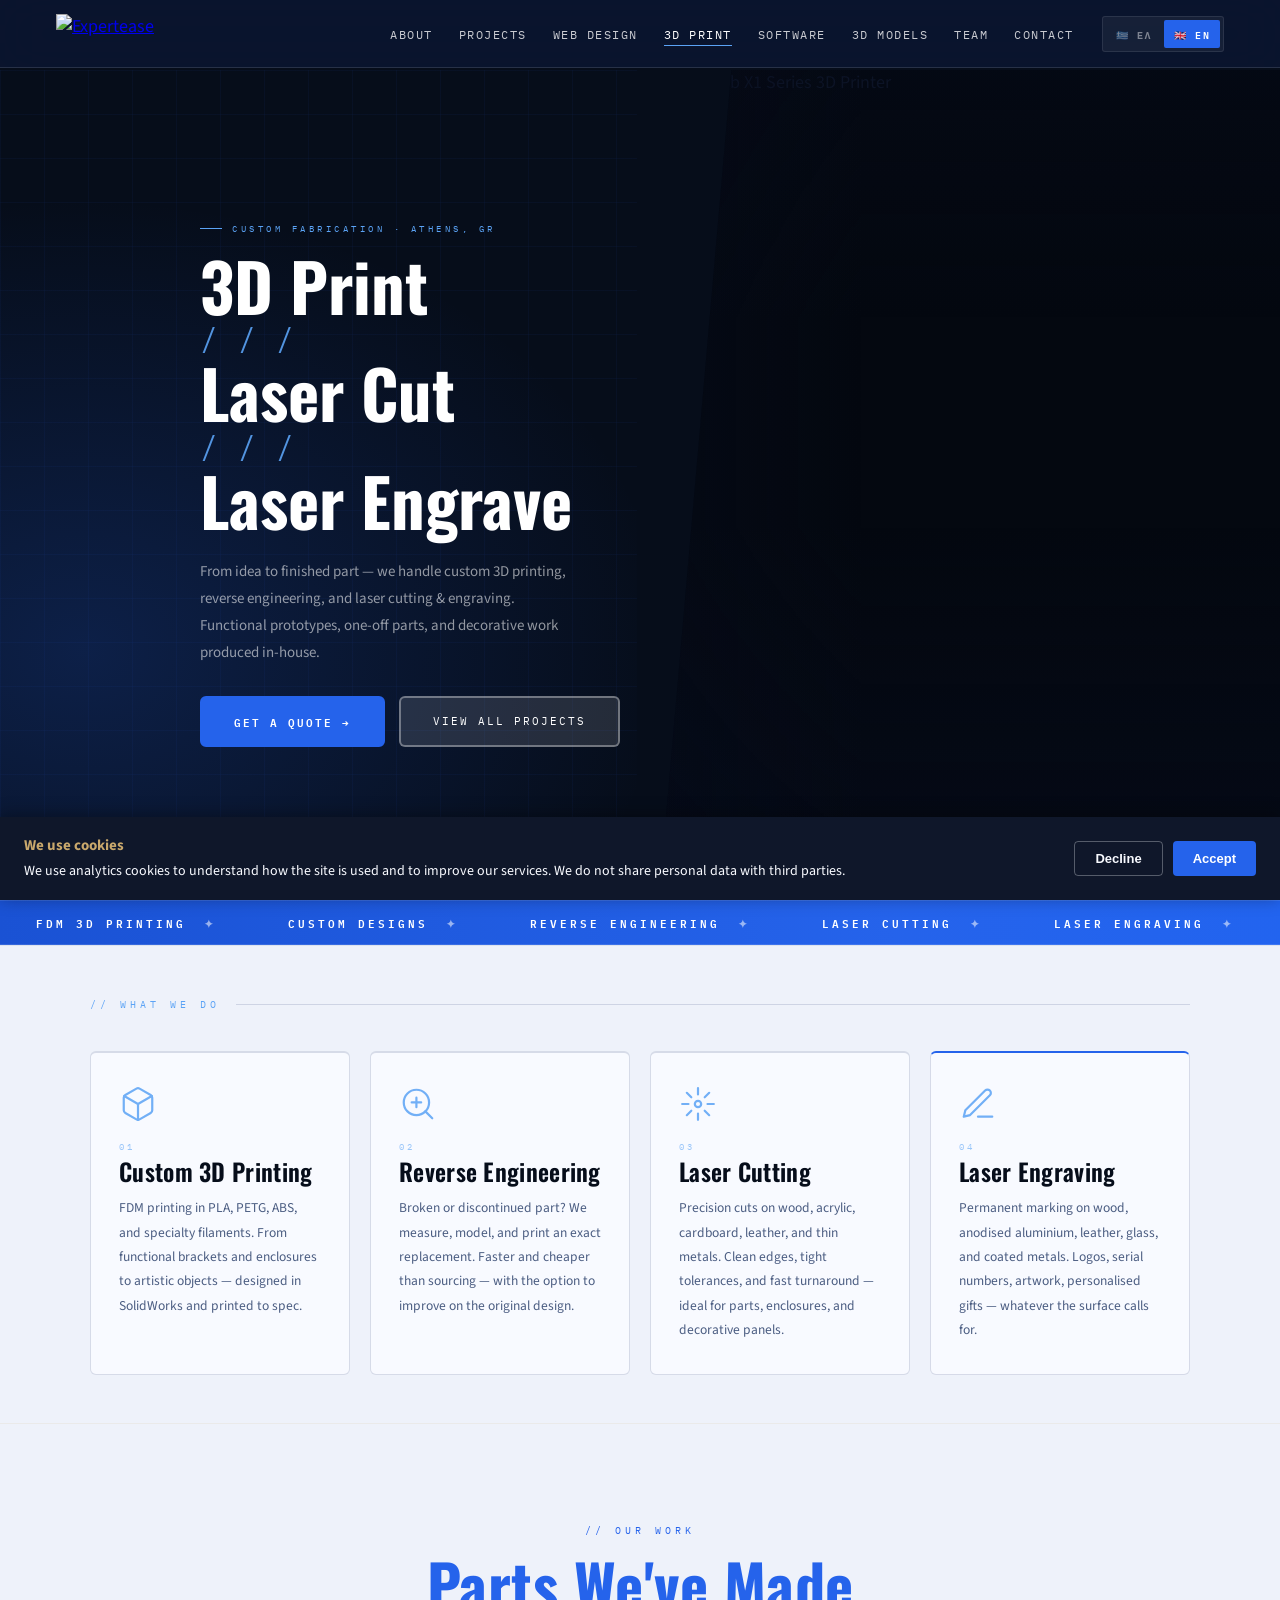
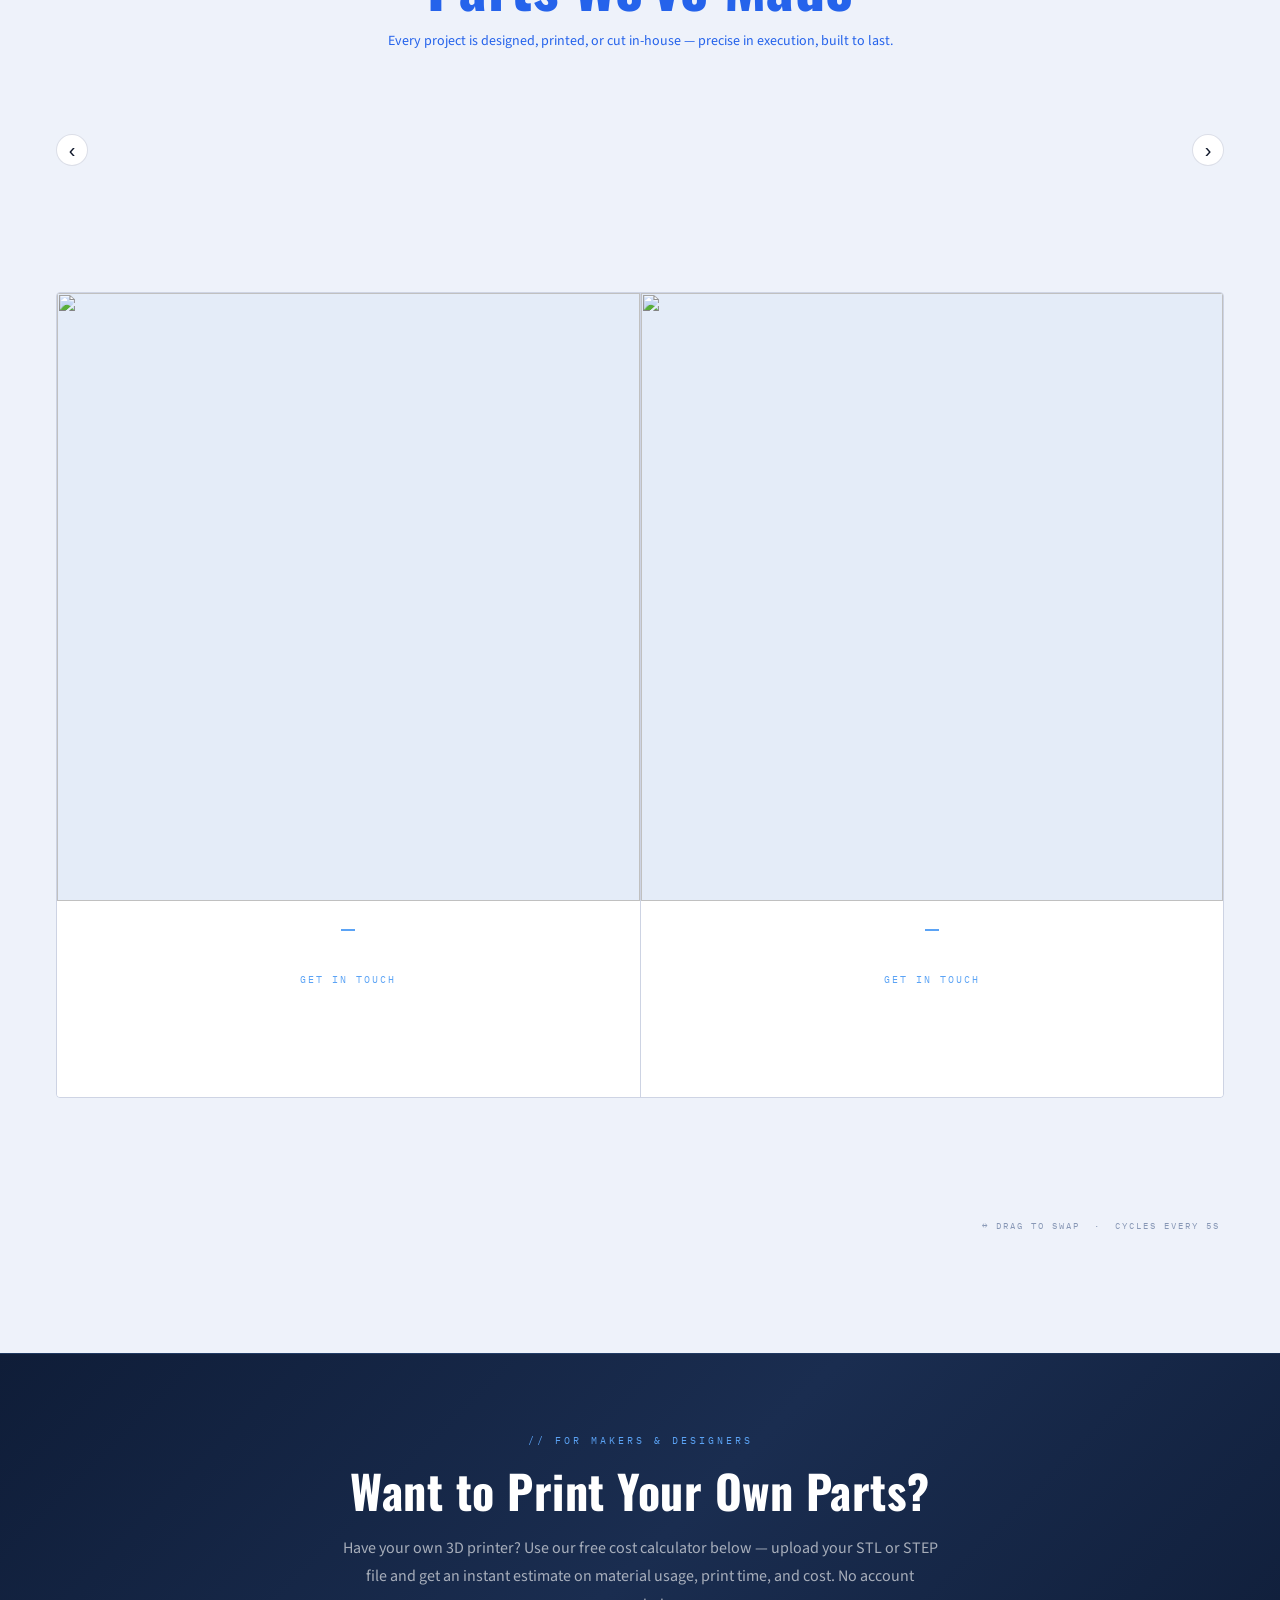
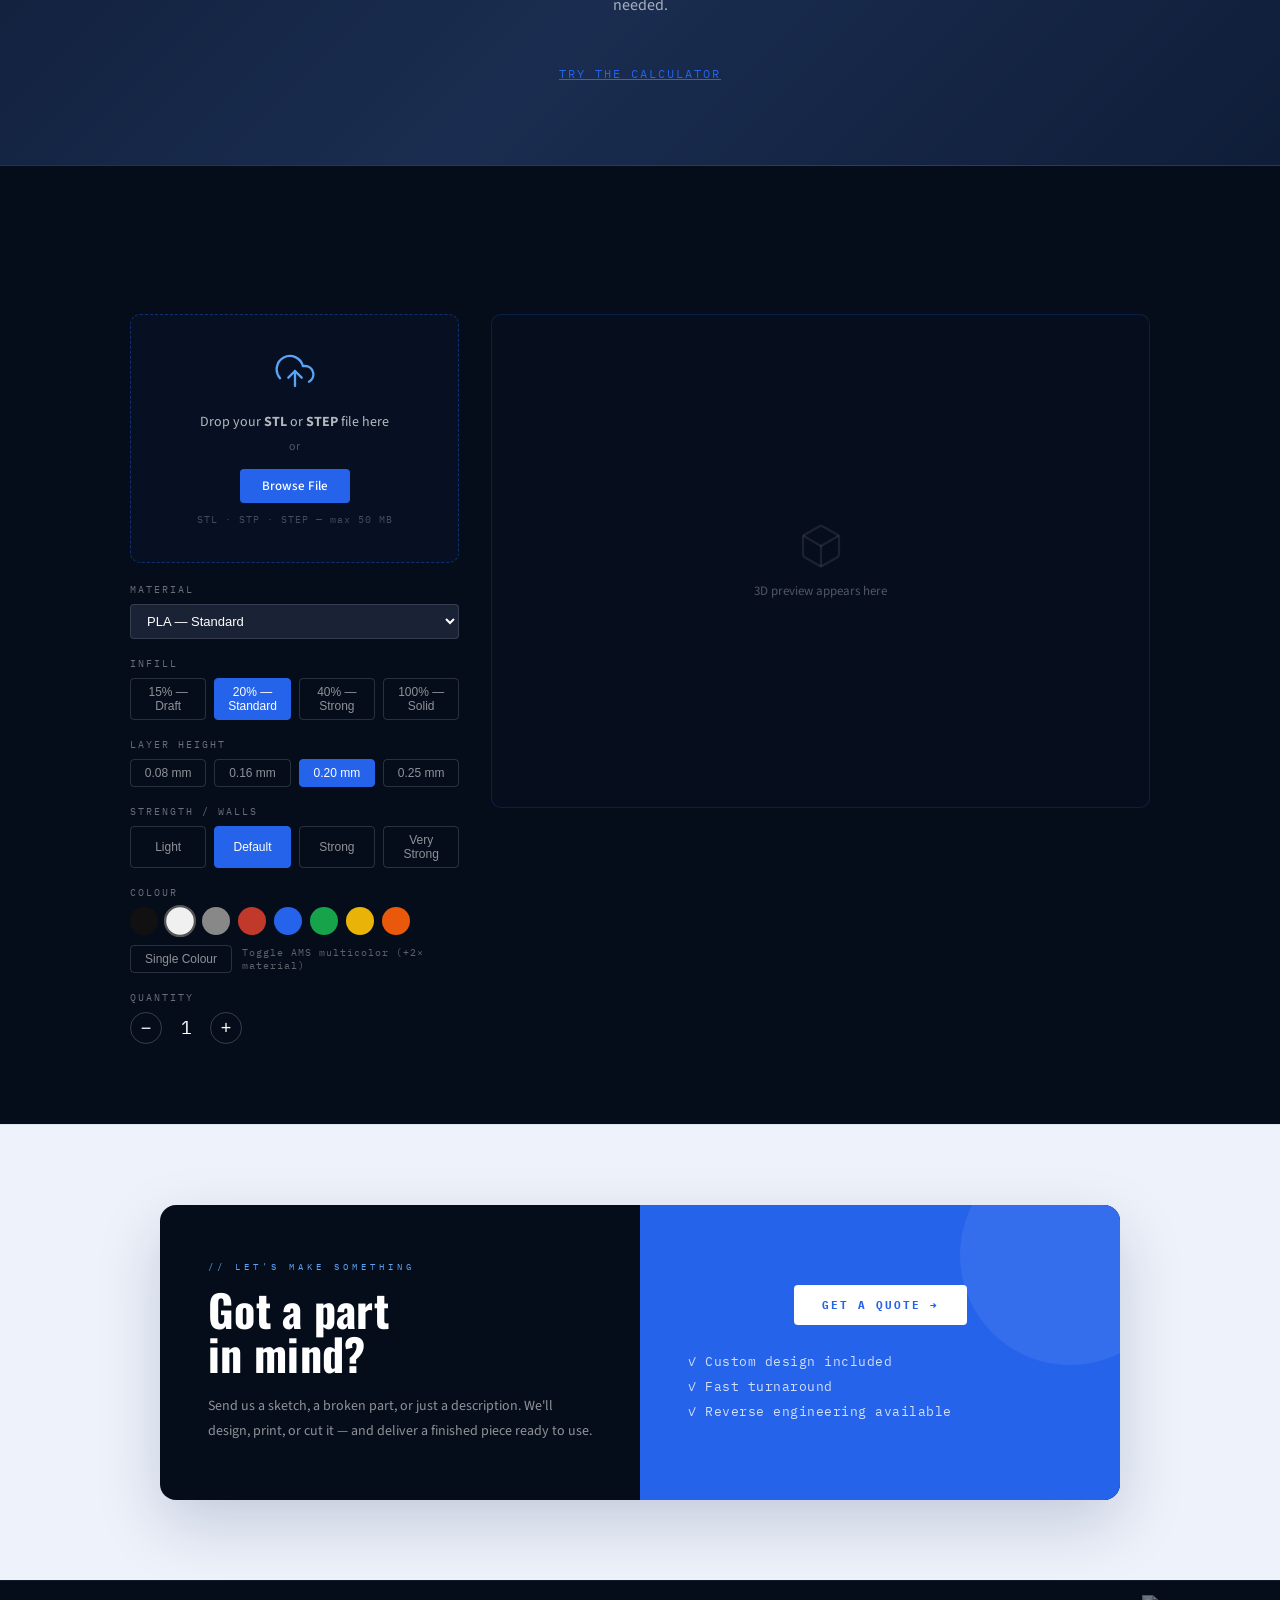
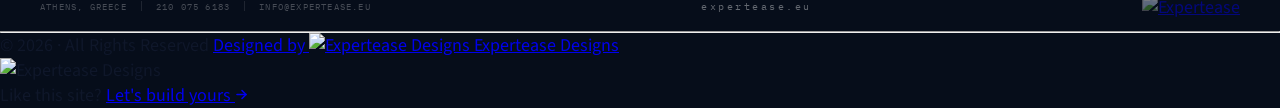
==== commit bce1d526: "nm" ====
--- a/3dprint.html
+++ b/3dprint.html
@@ -20,6 +20,16 @@
 <meta name="twitter:title" content="3D Print · Laser Cut & Engrave — Expertease Designs">
 <meta name="twitter:description" content="Custom 3D printing, laser cutting and engraving in Athens, Greece. FDM prototypes, reverse-engineered parts, custom designs and functional fabrication.">
 <meta name="twitter:image" content="https://expertease.eu/images/logo.png">
+<!-- Google Analytics consent defaults (must be before gtag.js loads) -->
+<script>
+  window.dataLayer = window.dataLayer || [];
+  function gtag(){dataLayer.push(arguments);}
+  gtag('consent', 'default', {
+    analytics_storage: 'denied',
+    ad_storage:        'denied',
+    wait_for_update:   500
+  });
+</script>
 <link rel="dns-prefetch" href="//fonts.googleapis.com">
 <link rel="preconnect" href="https://fonts.googleapis.com">
 <link href="https://fonts.googleapis.com/css2?family=Barlow+Condensed:wght@400;500;600;700&family=IBM+Plex+Mono:wght@300;400;500&family=Oswald:wght@400;500;600;700&family=Playfair+Display:ital,wght@0,400;0,700;1,400&family=Source+Sans+3:wght@300;400;500;600&display=swap" rel="stylesheet">
@@ -1105,5 +1115,6 @@
 </button>
 <script>(function(){var b=document.getElementById('backToTop');if(!b)return;window.addEventListener('scroll',function(){b.classList.toggle('btt-visible',window.scrollY>500);},{passive:true});b.addEventListener('click',function(){window.scrollTo({top:0,behavior:'smooth'});});})();</script>
 
+<script src="consent.js"></script>
 </body>
 </html>
--- a/style.css
+++ b/style.css
@@ -58,6 +58,7 @@
   font-weight: 600;
 }
 /* Scale Barlow Condensed down ~10% to visually match Oswald's apparent size */
+:lang(el) .hero-title     { font-size: clamp(13px, 1.45vw, 18px); font-style: normal; }
 :lang(el) .section-title  { font-size: clamp(43px, 4.95vw, 68px); }
 :lang(el) .stat-num       { font-size: 40px; }
 :lang(el) .value-title    { font-size: 20px; }
@@ -203,14 +204,14 @@
 .hero-tag {
   font-family: var(--font-mono); font-size: 10px;
   letter-spacing: 3px; color: var(--blue-lt); text-transform: uppercase;
-  margin-bottom: 24px; opacity: 0; animation: fadeUp .7s .15s forwards;
+  margin-bottom: 24px; opacity: 0; animation: fadeLeft .7s .15s forwards;
 }
 .hero-name {
   font-family: var(--font-display);
   font-size: clamp(64px, 8.5vw, 112px);
   line-height: 1.3; letter-spacing: 1px; color: #fff;
   margin-bottom: 12px; padding-bottom: 10px;
-  opacity: 0; animation: fadeUp .8s .3s forwards;
+  opacity: 0; animation: fadeLeft .8s .3s forwards;
   position: relative;
 }
 .hero-name span {
@@ -232,23 +233,23 @@
   font-family: var(--font-serif); font-style: italic;
   font-size: clamp(15px, 1.6vw, 20px);
   color: rgba(255,255,255,.88); margin-top: 8px;
-  opacity: 0; animation: fadeUp .8s .45s forwards;
+  opacity: 0; animation: fadeLeft .8s .45s forwards;
 }
 .hero-tagline {
   font-family: var(--font-mono); font-size: 10px;
   letter-spacing: 4px; text-transform: uppercase;
   color: rgba(230, 235, 255, 0.55); margin-top: 8px;
-  opacity: 0; animation: fadeUp .8s .5s forwards;
+  opacity: 0; animation: fadeLeft .8s .5s forwards;
 }
 .hero-desc {
   font-size: 15.5px; line-height: 1.85; color: rgba(255,255,255,.85);
   margin-top: 28px; max-width: 420px;
-  opacity: 0; animation: fadeUp .8s .6s forwards;
+  opacity: 0; animation: fadeLeft .8s .6s forwards;
 }
 .hero-desc strong { color: var(--blue-lt); font-weight: 600; }
 .hero-cta {
   display: flex; gap: 14px; margin-top: 44px; flex-wrap: wrap;
-  opacity: 0; animation: fadeUp .8s .75s forwards;
+  opacity: 0; animation: fadeLeft .8s .75s forwards;
 }
 .btn-primary {
   display: inline-flex; align-items: center; gap: 10px; padding: 14px 32px;
@@ -1555,6 +1556,7 @@
 
 /* ── ANIMATIONS ──────────────────────────────────────────────── */
 @keyframes fadeUp { from{opacity:0;transform:translateY(24px)} to{opacity:1;transform:none} }
+@keyframes fadeLeft { from{opacity:0;transform:translateX(-32px)} to{opacity:1;transform:none} }
 @keyframes ticker    { from{transform:translateX(0)} to{transform:translateX(-50%)} }
 @keyframes thumbScroll { from{transform:translateX(0)} to{transform:translateX(-50%)} }
 @keyframes pulse  { 0%,100%{opacity:.25} 50%{opacity:.75} }
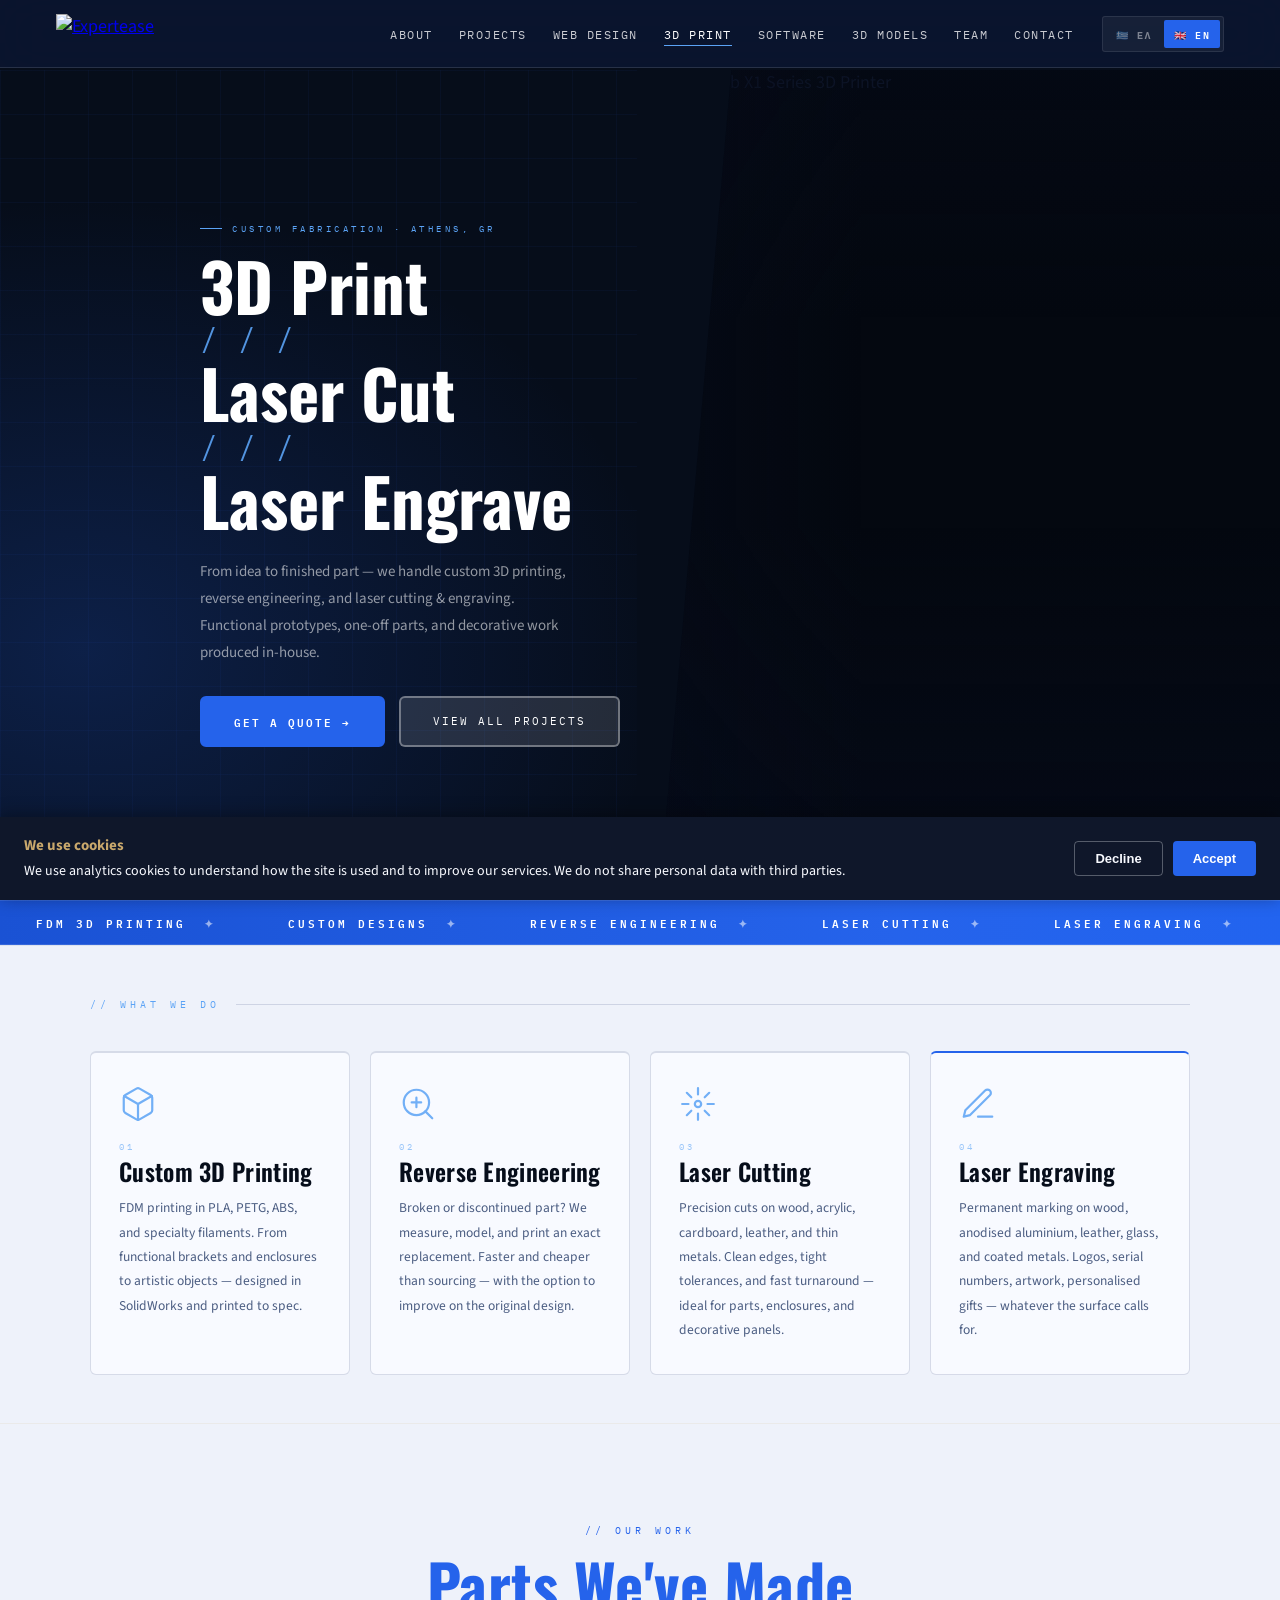
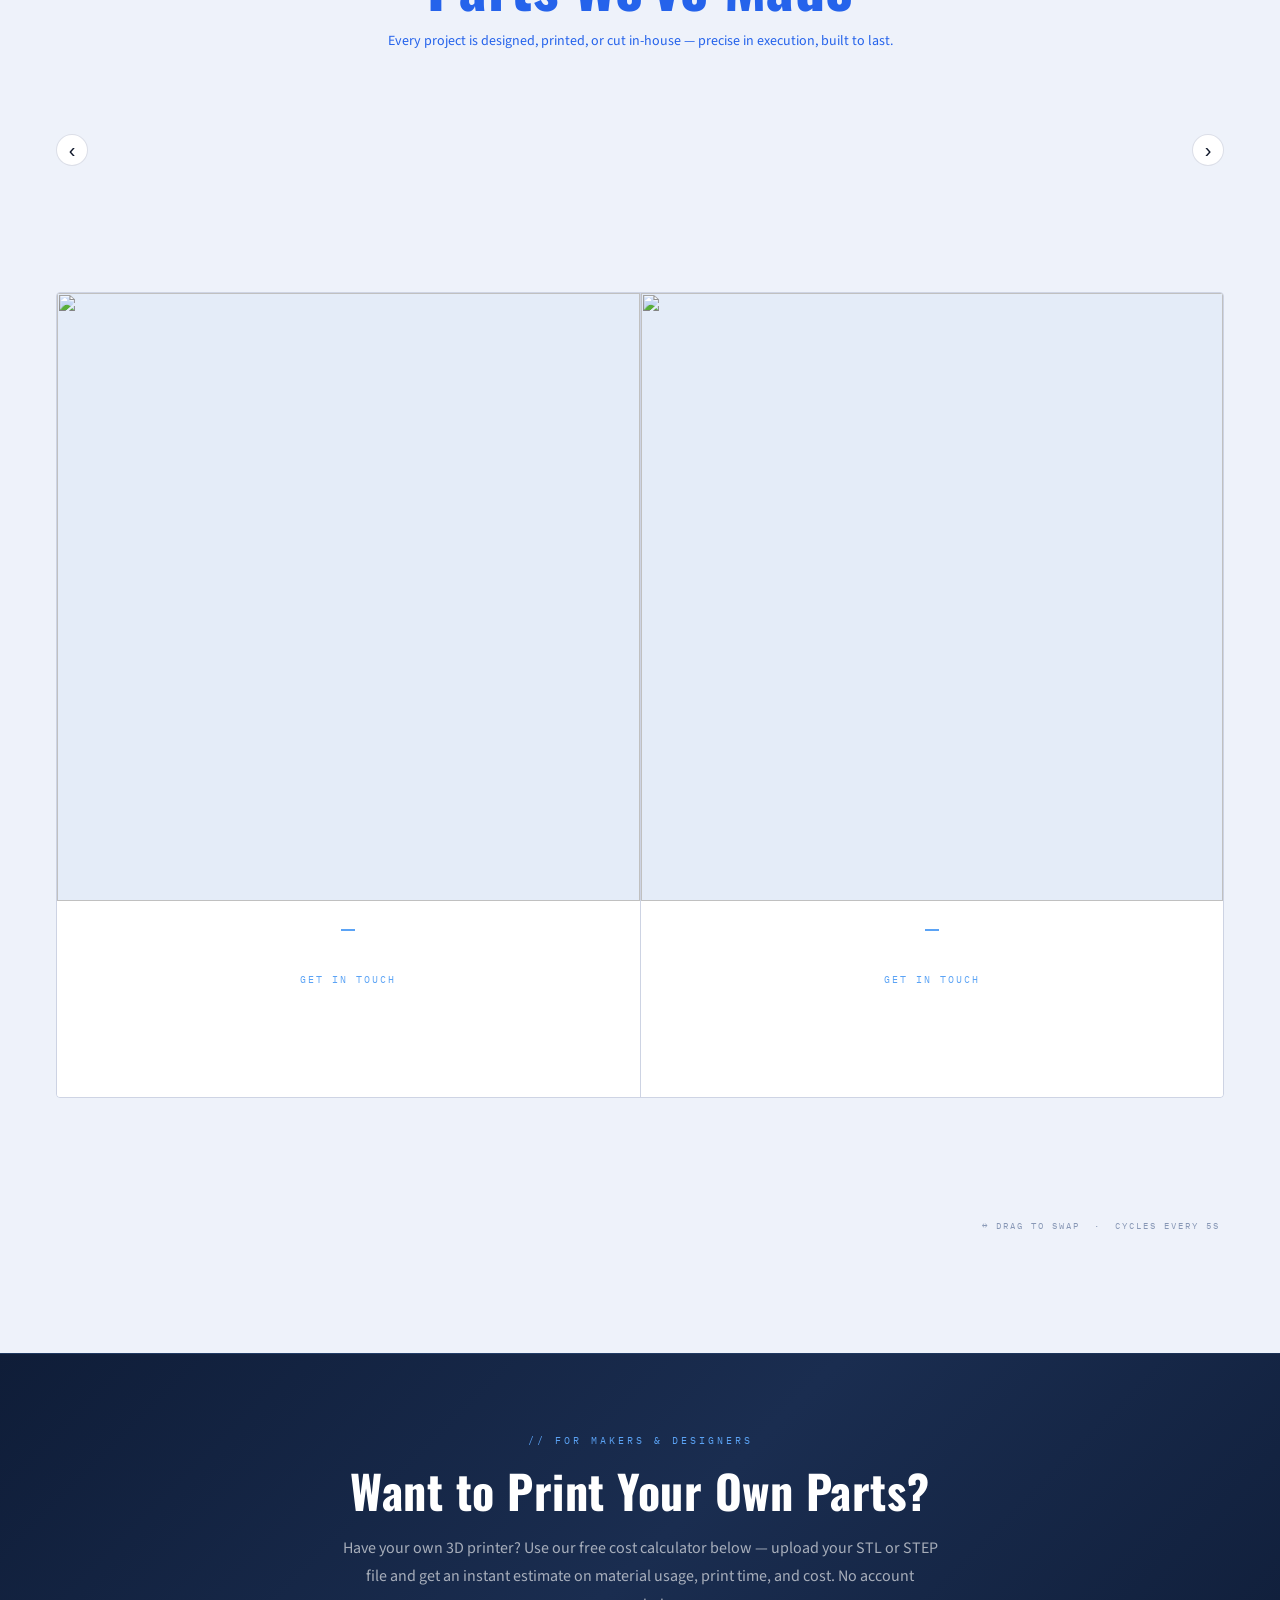
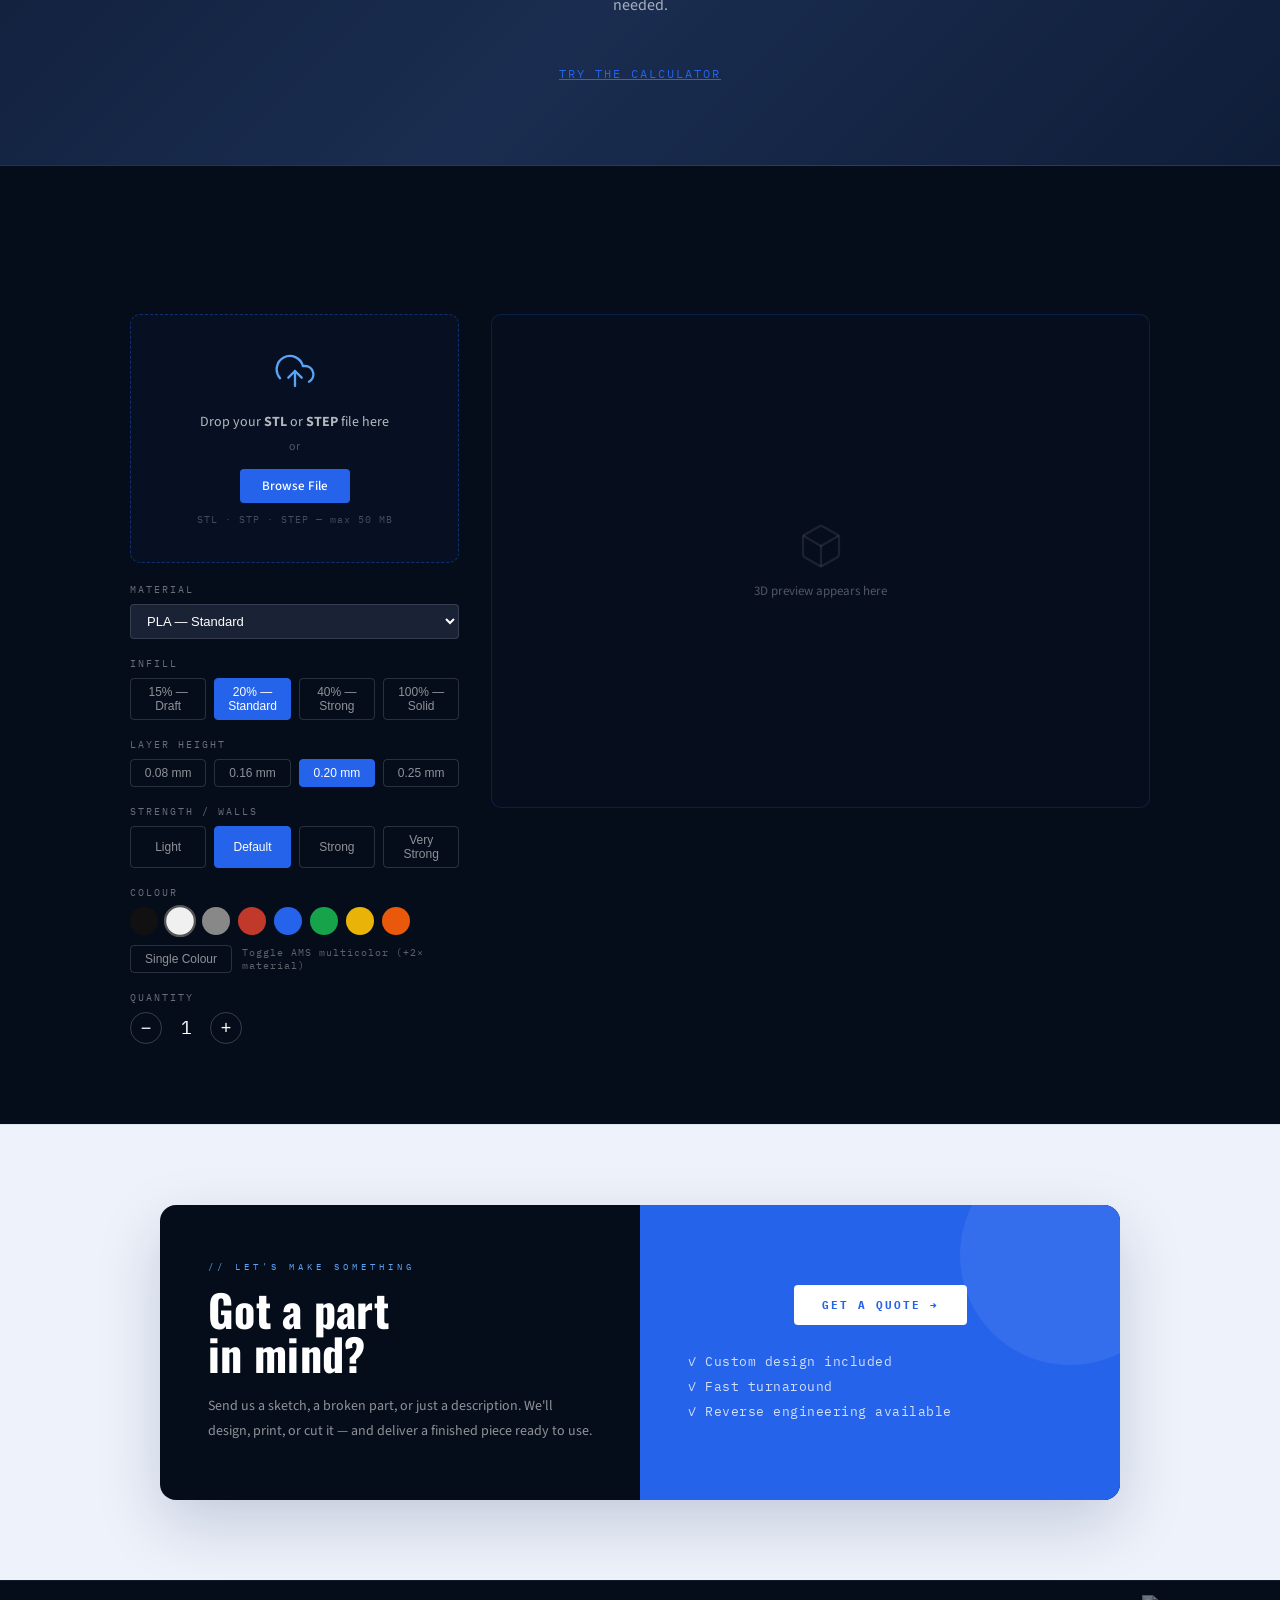
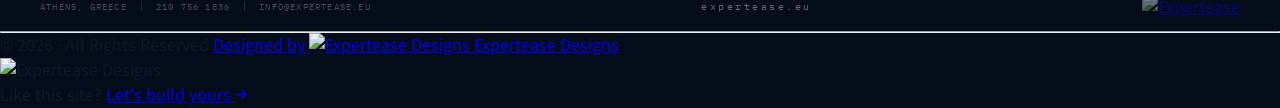
==== commit 8941bc62: "correct phone" ====
--- a/3dprint.html
+++ b/3dprint.html
@@ -4,22 +4,82 @@
 <meta charset="UTF-8">
 <script>(function(){var l=localStorage.getItem('lang');if(l)document.documentElement.lang=l;})();</script>
 <meta name="viewport" content="width=device-width, initial-scale=1.0">
-<title>3D Print · Laser Cut & Engrave — Expertease Designs</title>
-<meta name="description" content="Custom 3D printing, laser cutting and engraving in Athens, Greece. FDM prototypes, reverse-engineered parts, custom designs, decorative laser work and functional fabrication.">
+<title>3D Printing & Laser Cutting Athens | Expertease Designs</title>
+<meta name="description" content="Custom FDM 3D printing, laser cutting & engraving in Athens, Greece. Rapid prototyping, reverse-engineered parts & decorative work — Expertease Designs.">
+<meta name="keywords" content="3D printing Athens, 3D printing Greece, FDM printing Athens, laser cutting Athens, laser engraving Athens, rapid prototyping Athens, custom 3D printing Greece, reverse engineering parts, PLA PETG ABS printing Athens, 3D printed parts Greece, acrylic laser cutting Athens, wood laser engraving Athens, τρισδιάστατη εκτύπωση Αθήνα, 3D εκτύπωση Ελλάδα, laser κοπή Αθήνα, κοπή laser Αθήνα, γκραβούρα laser, πρωτότυπα 3D, ανατροφοδοτούμενη εκτύπωση Αθήνα">
 <link rel="canonical" href="https://expertease.eu/3dprint.html">
 <link rel="icon" href="https://expertease.eu/images/logo.png" type="image/png">
 <!-- Open Graph -->
 <meta property="og:type" content="website">
 <meta property="og:url" content="https://expertease.eu/3dprint.html">
 <meta property="og:site_name" content="Expertease Designs">
-<meta property="og:title" content="3D Print · Laser Cut & Engrave — Expertease Designs">
-<meta property="og:description" content="Custom 3D printing, laser cutting and engraving in Athens, Greece. FDM prototypes, reverse-engineered parts, custom designs and functional fabrication.">
+<meta property="og:title" content="3D Printing & Laser Cutting Athens | Expertease Designs">
+<meta property="og:description" content="Custom FDM 3D printing, laser cutting & engraving in Athens, Greece. Rapid prototyping, reverse-engineered parts & decorative work — Expertease Designs.">
 <meta property="og:image" content="https://expertease.eu/images/logo.png">
 <!-- Twitter Card -->
 <meta name="twitter:card" content="summary_large_image">
-<meta name="twitter:title" content="3D Print · Laser Cut & Engrave — Expertease Designs">
-<meta name="twitter:description" content="Custom 3D printing, laser cutting and engraving in Athens, Greece. FDM prototypes, reverse-engineered parts, custom designs and functional fabrication.">
+<meta name="twitter:title" content="3D Printing & Laser Cutting Athens | Expertease Designs">
+<meta name="twitter:description" content="Custom FDM 3D printing, laser cutting & engraving in Athens, Greece. Rapid prototyping, reverse-engineered parts & decorative work — Expertease Designs.">
 <meta name="twitter:image" content="https://expertease.eu/images/logo.png">
+<!-- JSON-LD -->
+<script type="application/ld+json">
+{
+  "@context": "https://schema.org",
+  "@type": "Service",
+  "name": "3D Printing & Laser Cutting Athens",
+  "description": "Custom FDM 3D printing, laser cutting and laser engraving services in Athens, Greece. Rapid prototyping, reverse-engineered parts, functional fabrication and decorative laser work.",
+  "keywords": "3D printing Athens, laser cutting Athens, FDM printing Greece, rapid prototyping Athens, laser engraving Athens, reverse engineering parts",
+  "provider": {
+    "@type": "Organization",
+    "name": "Expertease Designs",
+    "url": "https://expertease.eu"
+  },
+  "areaServed": {
+    "@type": "City",
+    "name": "Athens"
+  },
+  "url": "https://expertease.eu/3dprint.html",
+  "serviceType": ["3D Printing", "Laser Cutting", "Laser Engraving", "Rapid Prototyping", "Reverse Engineering"],
+  "hasOfferCatalog": {
+    "@type": "OfferCatalog",
+    "name": "3D Printing & Laser Services",
+    "itemListElement": [
+      {
+        "@type": "Offer",
+        "itemOffered": {
+          "@type": "Service",
+          "name": "FDM 3D Printing",
+          "description": "Custom FDM 3D printing in PLA, PLA+, PETG, and ABS. Functional parts, prototypes and decorative prints."
+        }
+      },
+      {
+        "@type": "Offer",
+        "itemOffered": {
+          "@type": "Service",
+          "name": "Reverse Engineering",
+          "description": "Replacement of broken or discontinued parts via 3D scanning and CAD reconstruction."
+        }
+      },
+      {
+        "@type": "Offer",
+        "itemOffered": {
+          "@type": "Service",
+          "name": "Laser Cutting",
+          "description": "Precision laser cutting of wood, acrylic, cardboard, leather, and thin metals."
+        }
+      },
+      {
+        "@type": "Offer",
+        "itemOffered": {
+          "@type": "Service",
+          "name": "Laser Engraving",
+          "description": "Logos, serial numbers, artwork and personalization via laser engraving."
+        }
+      }
+    ]
+  }
+}
+</script>
 <!-- Google Analytics consent defaults (must be before gtag.js loads) -->
 <script>
   window.dataLayer = window.dataLayer || [];
@@ -1069,7 +1129,7 @@
   <div class="footer-contact-bar">
     <span id="footer-loc-bar">Athens, Greece</span>
     <span class="fc-sep"></span>
-    <a href="tel:+302107561836">210 075 6183</a>
+    <a href="tel:+302107561836">210 756 1836</a>
     <span class="fc-sep"></span>
     <a href="mailto:info@expertease.eu">info@expertease.eu</a>
   </div>
--- a/style.css
+++ b/style.css
@@ -1582,7 +1582,9 @@
   .nav-hamburger { display: flex; }
 
   #hero { grid-template-columns: 1fr; }
-  .hero-left { padding: 56px 28px 36px; }
+  .hero-left { padding: 56px 28px 36px; align-items: center; text-align: center; }
+  .hero-desc { text-align: center; }
+  .hero-cta  { justify-content: center; }
   .hero-right { display: none; }
   #hero3d { display: none; }
   #hero3d-drag { display: none; }
@@ -1672,8 +1674,8 @@
 
 @media (max-width: 400px) {
   .edu-cards { grid-template-columns: 1fr 1fr; }
-  .hero-cta { flex-direction: column; }
-  .btn-primary, .btn-outline { justify-content: center; }
+  .hero-cta { flex-direction: column; align-items: center; }
+  .btn-primary, .btn-outline { justify-content: center; width: 100%; max-width: 280px; }
 }
 
 /* ── TOUCH: PORTFOLIO COL DEFAULT CURSOR ───────────────────── */
@@ -2422,6 +2424,12 @@
   width: 200%; height: 200%;
   transform: scale(.5); transform-origin: top left;
   border: none; pointer-events: none;
+  display: block;
+}
+.wd-proj-frame-wrap img {
+  position: absolute; top: 0; left: 0;
+  width: 100%; height: 100%;
+  object-fit: cover; object-position: top;
   display: block;
 }
 /* subtle dark vignette at bottom so iframe fades out gracefully */
@@ -2851,12 +2859,14 @@
 
   /* FONT SIZES: section titles & hero — reduce minimums */
   .section-title  { font-size: clamp(30px, 8.5vw, 52px); }
-  .hero-name      { font-size: clamp(48px, 15vw, 80px); text-align: center; }
+  .hero-left      { align-items: center; text-align: center; }
+  .hero-name      { font-size: clamp(55px, 17.25vw, 92px); text-align: center; }
   .hero-name span { color: #a8d8ff; -webkit-text-fill-color: #a8d8ff; background: none; }
   .hero-title     { text-align: center; font-size: clamp(9px, 2.6vw, 14px); white-space: nowrap; overflow: hidden; text-overflow: ellipsis; }
   .hero-tagline   { text-align: center; }
-  .hero-desc      { text-align: justify; }
-  .hero-cta       { justify-content: center; }
+  .hero-desc      { text-align: center; max-width: 340px; }
+  .hero-cta       { justify-content: center; width: 100%; }
+  .hero-cta-phone { display: inline-flex; }
   .process-title  { font-size: clamp(22px, 6vw, 32px); }
   .contact-heading { font-size: clamp(26px, 7.5vw, 40px); }
   :lang(el) .contact-heading { font-size: clamp(20px, 6vw, 32px); }
@@ -3035,7 +3045,7 @@
    ══════════════════════════════════════════════════════════════ */
 @media (max-width: 480px) {
   .section-title { font-size: clamp(26px, 8vw, 40px); }
-  .hero-name     { font-size: clamp(41px, 14vw, 64px); text-align: center; }
+  .hero-name     { font-size: clamp(47px, 16.1vw, 74px); text-align: center; }
 
   /* Footer: very compact on tiny screens */
   footer { padding: 8px 10px; }
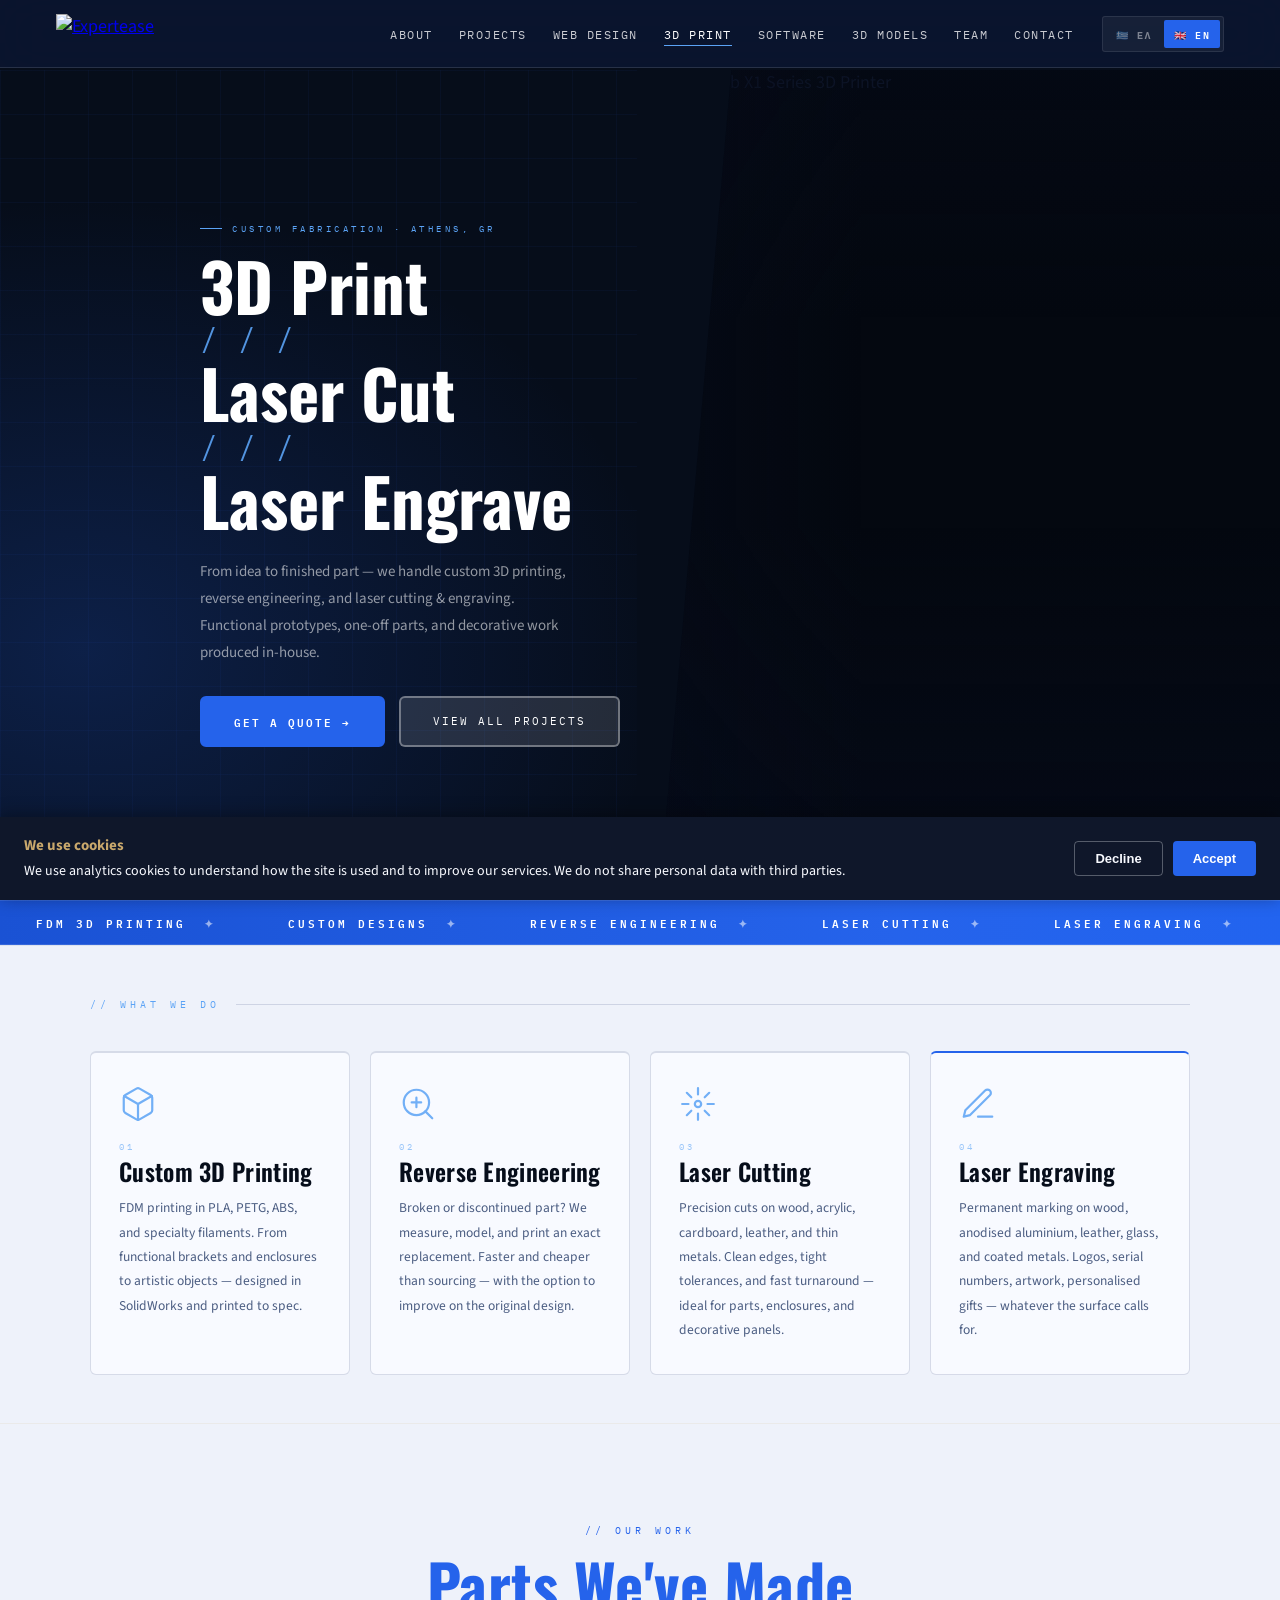
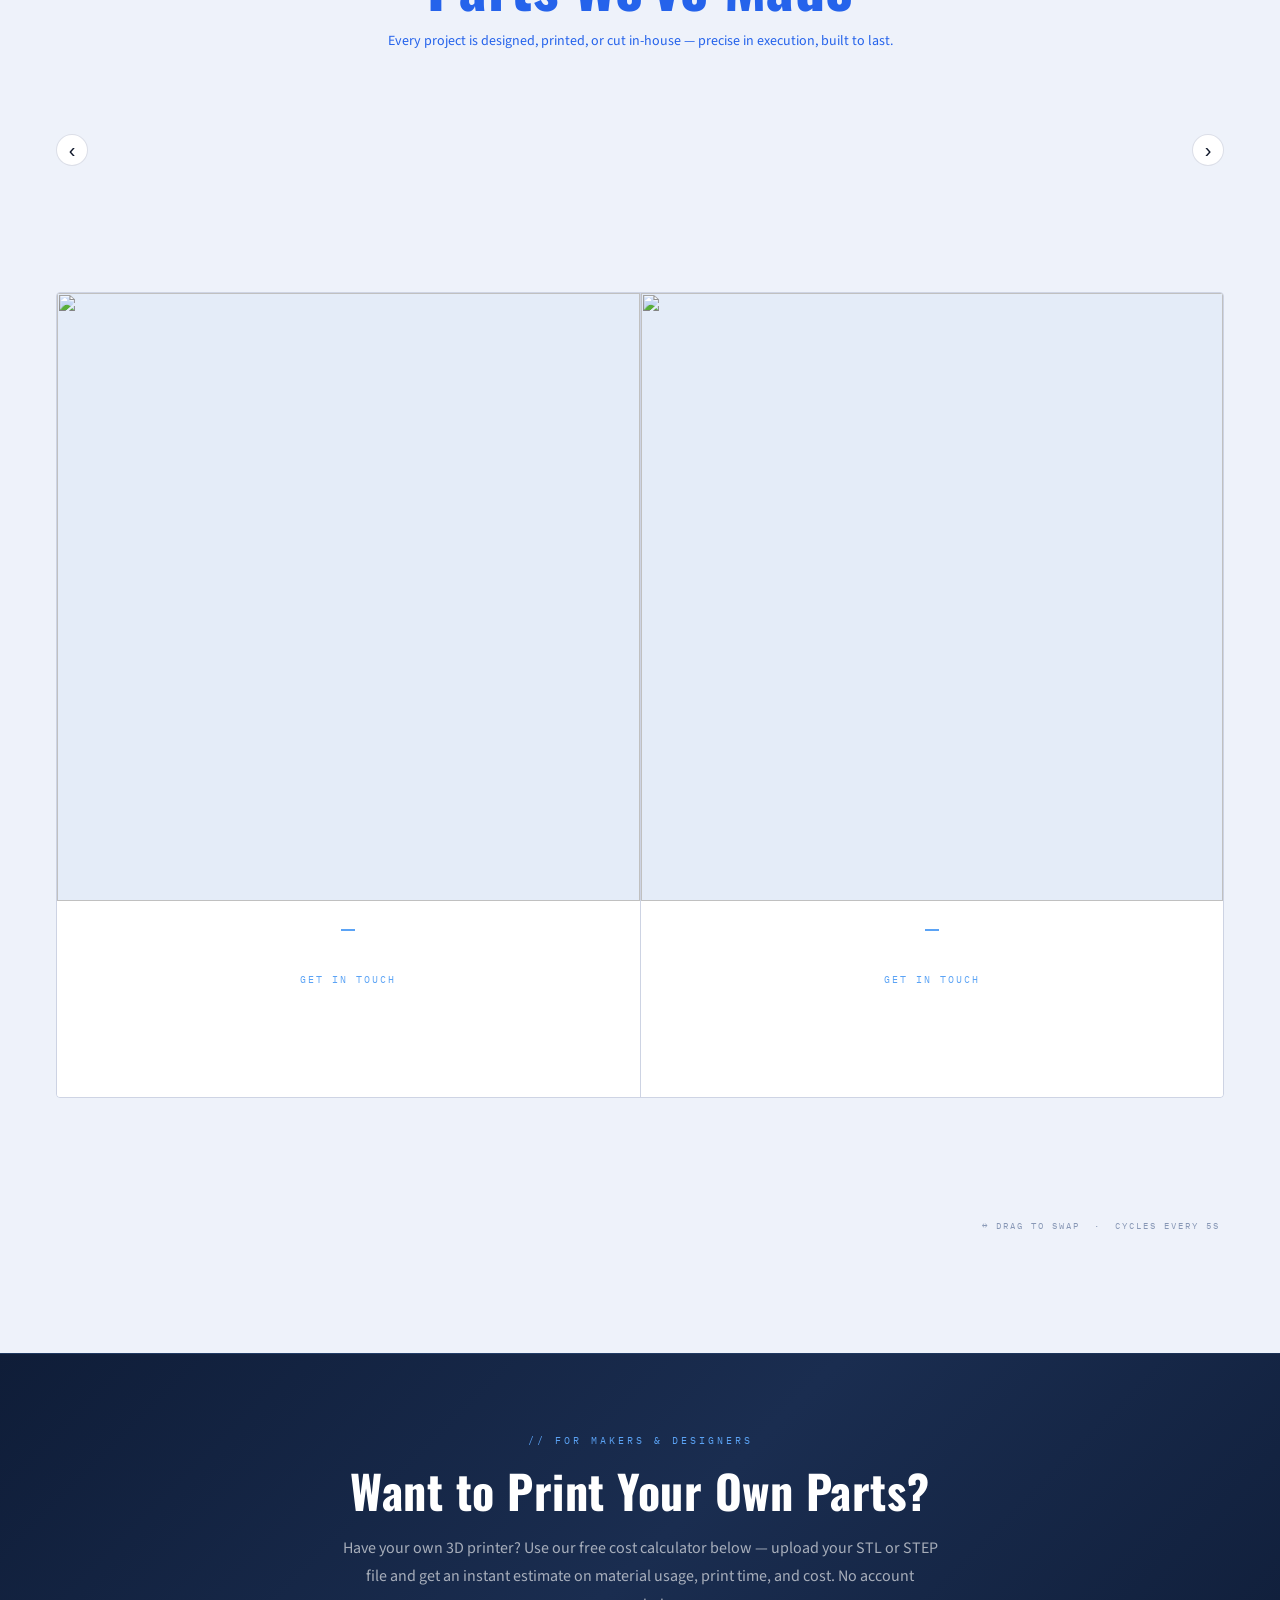
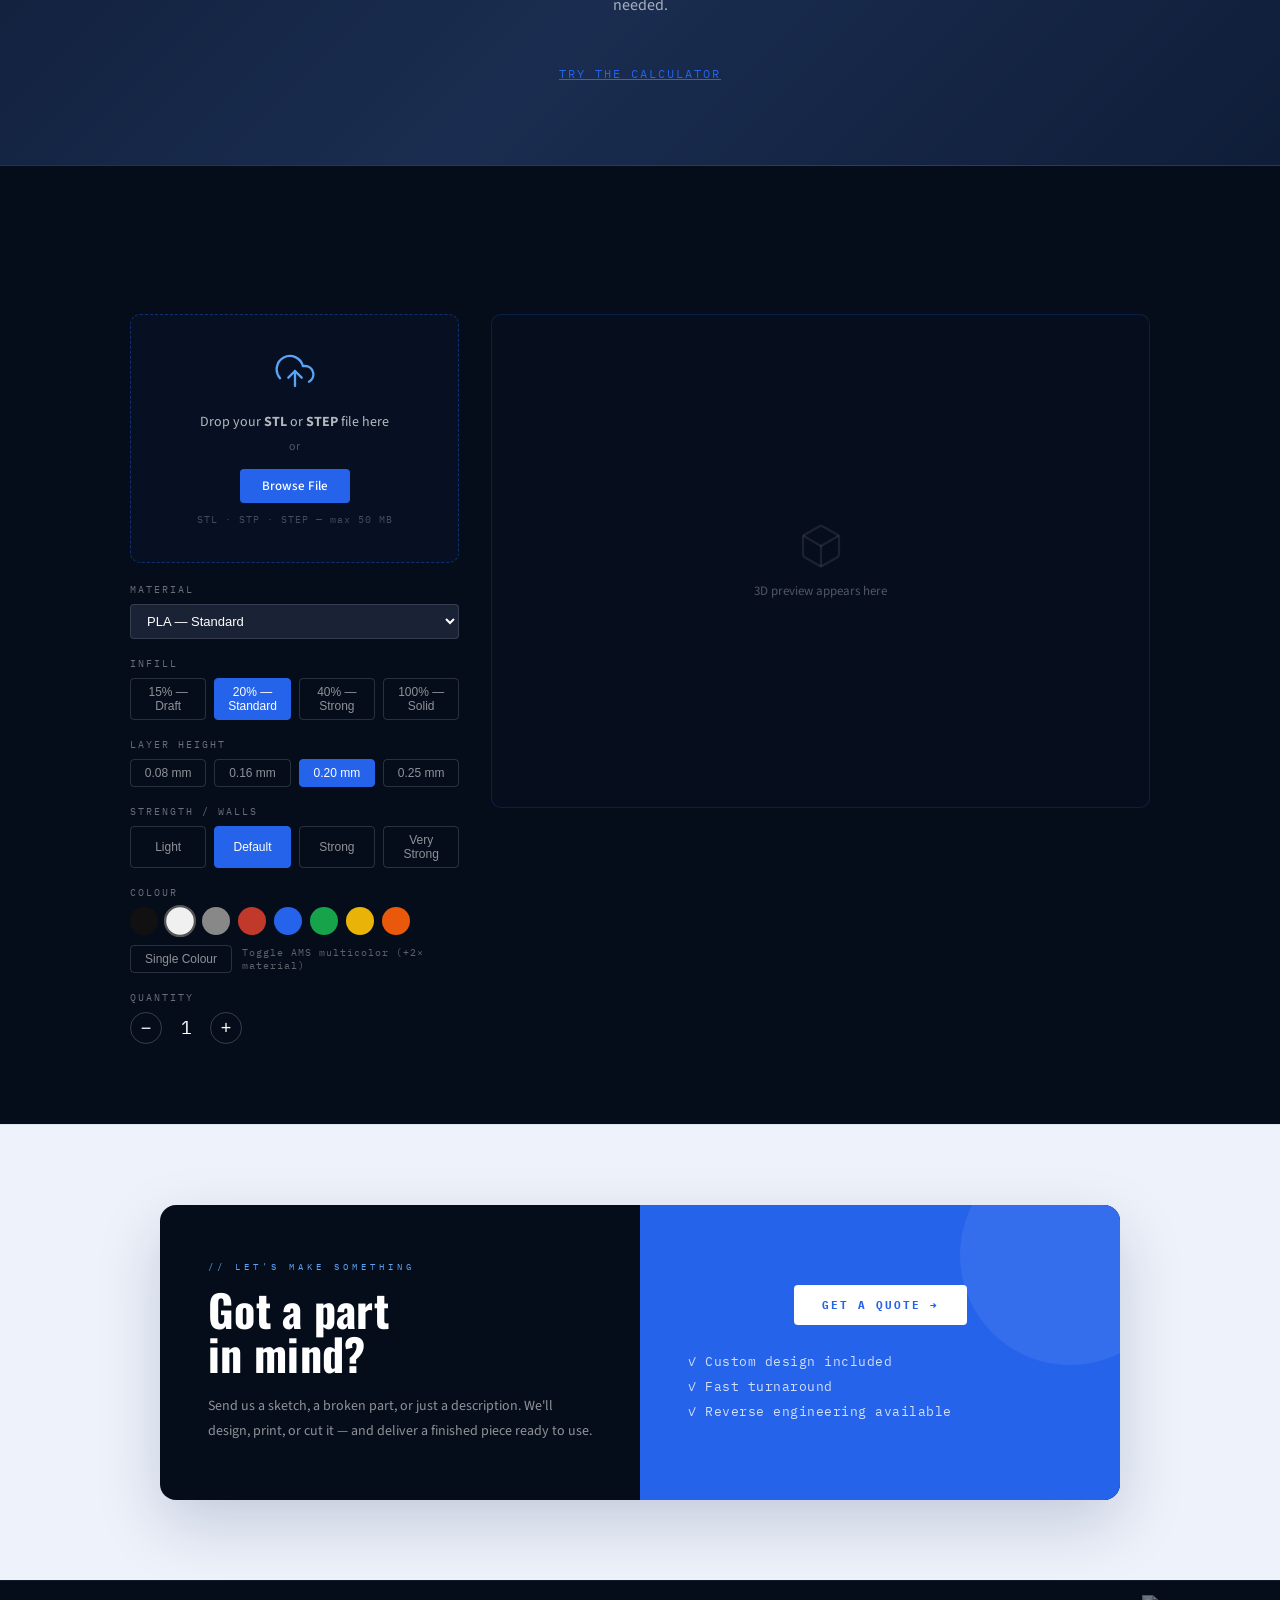
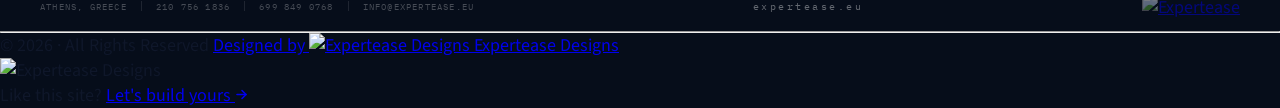
==== commit df82452b: "mobime" ====
--- a/3dprint.html
+++ b/3dprint.html
@@ -1131,6 +1131,8 @@
     <span class="fc-sep"></span>
     <a href="tel:+302107561836">210 756 1836</a>
     <span class="fc-sep"></span>
+    <a href="tel:+306998490768">699 849 0768</a>
+    <span class="fc-sep"></span>
     <a href="mailto:info@expertease.eu">info@expertease.eu</a>
   </div>
   <div class="footer-domain">expertease.eu</div>
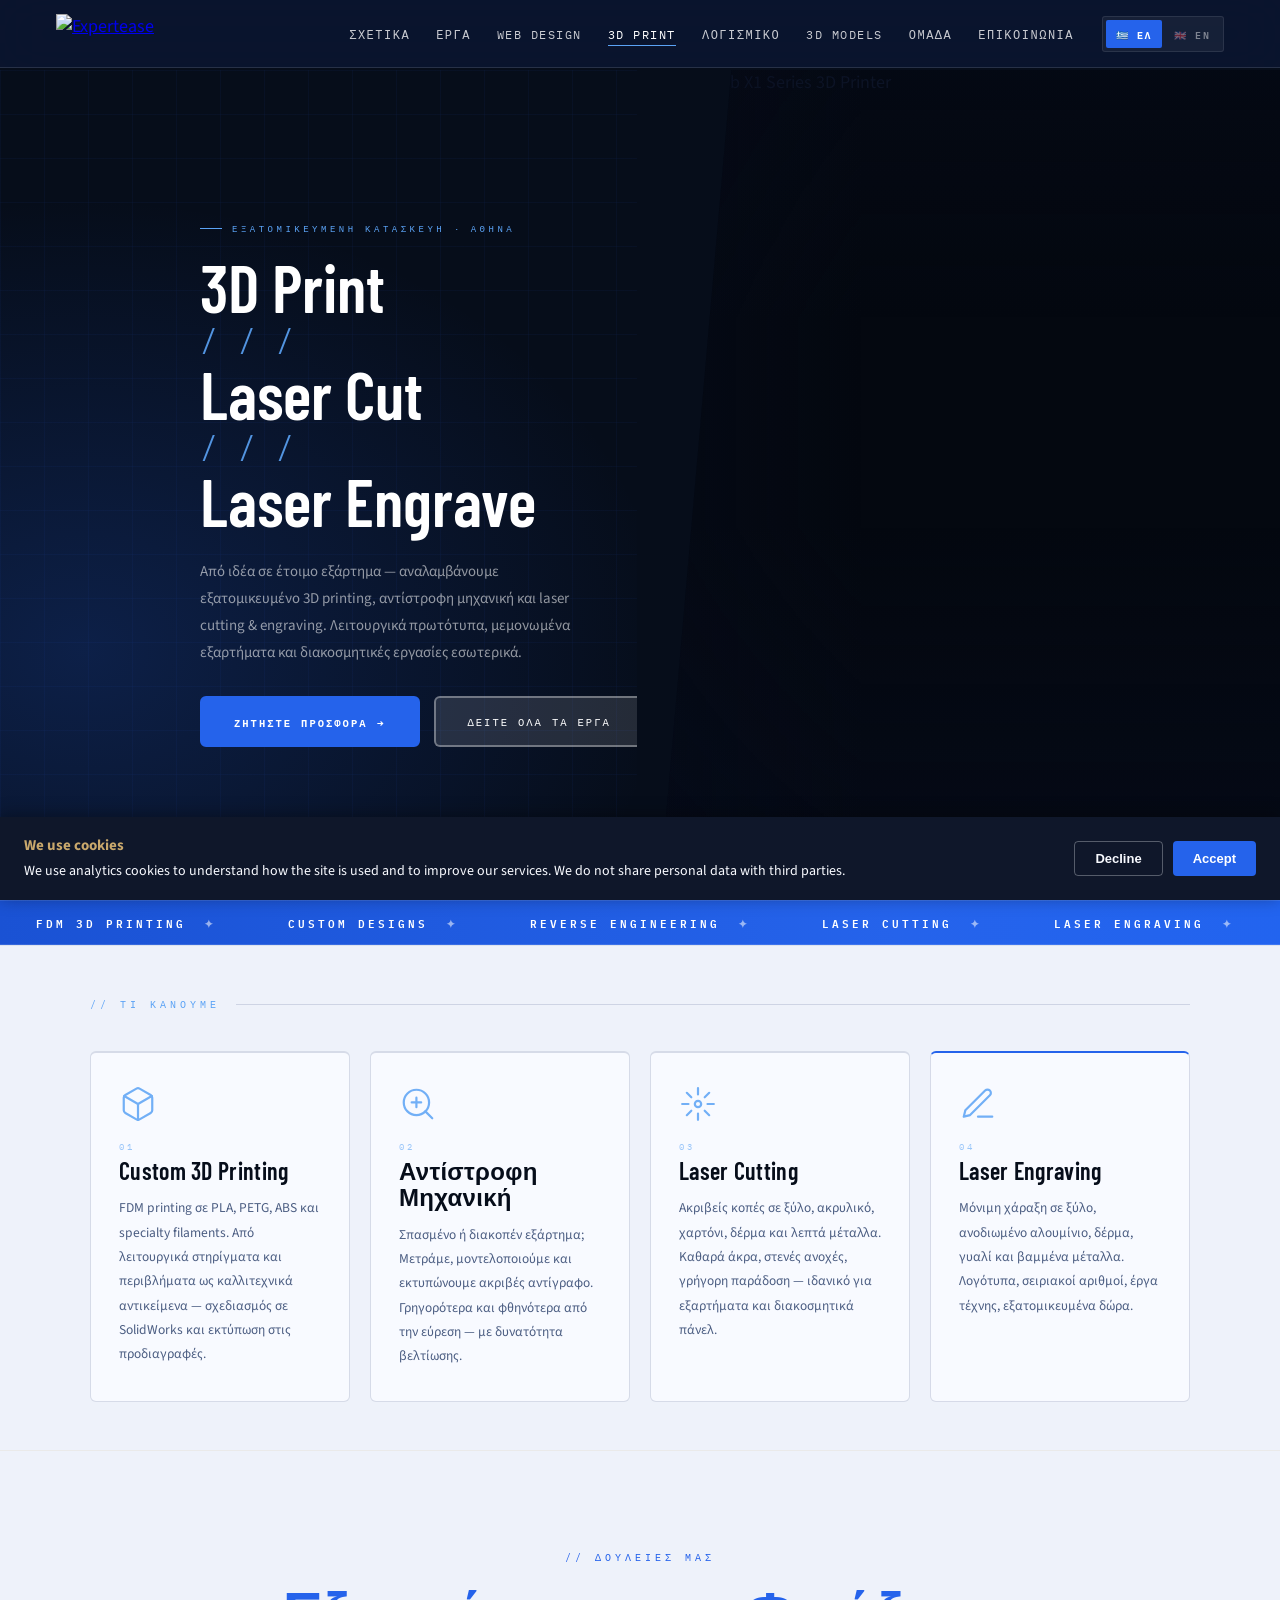
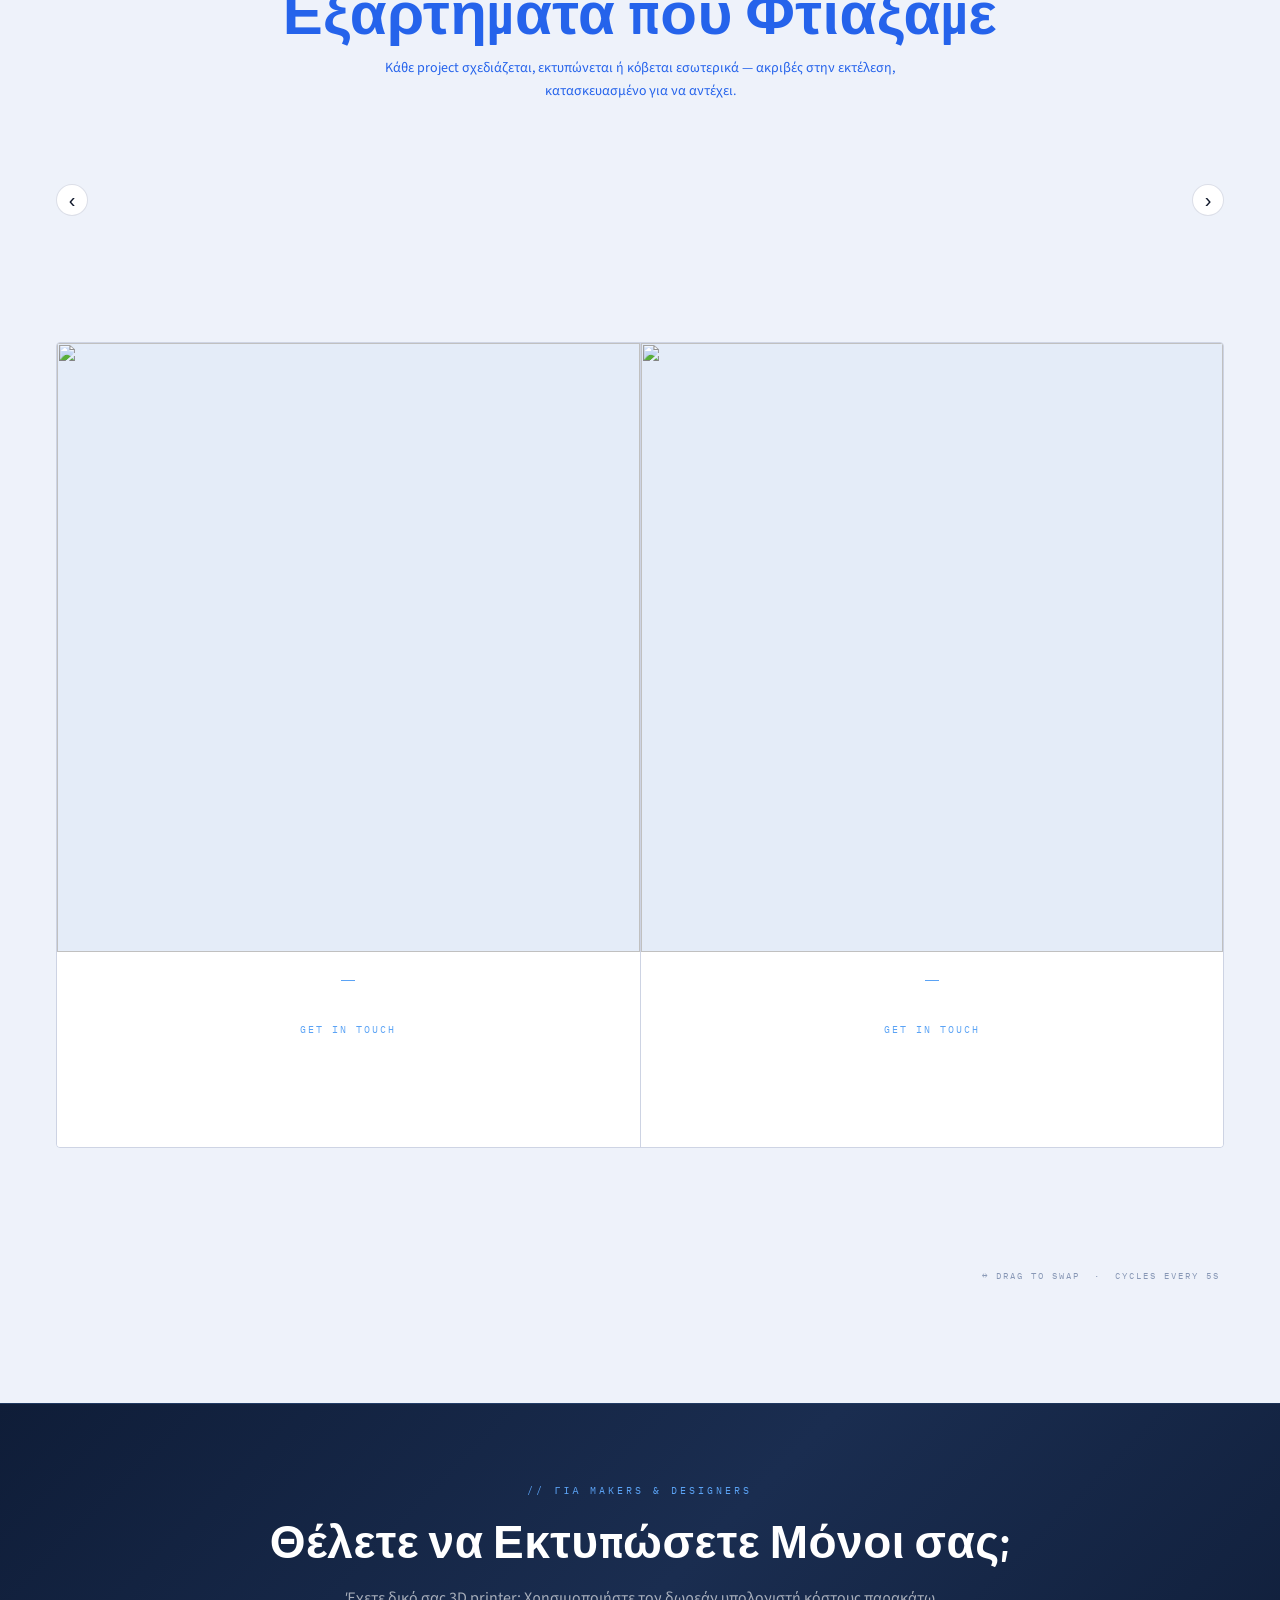
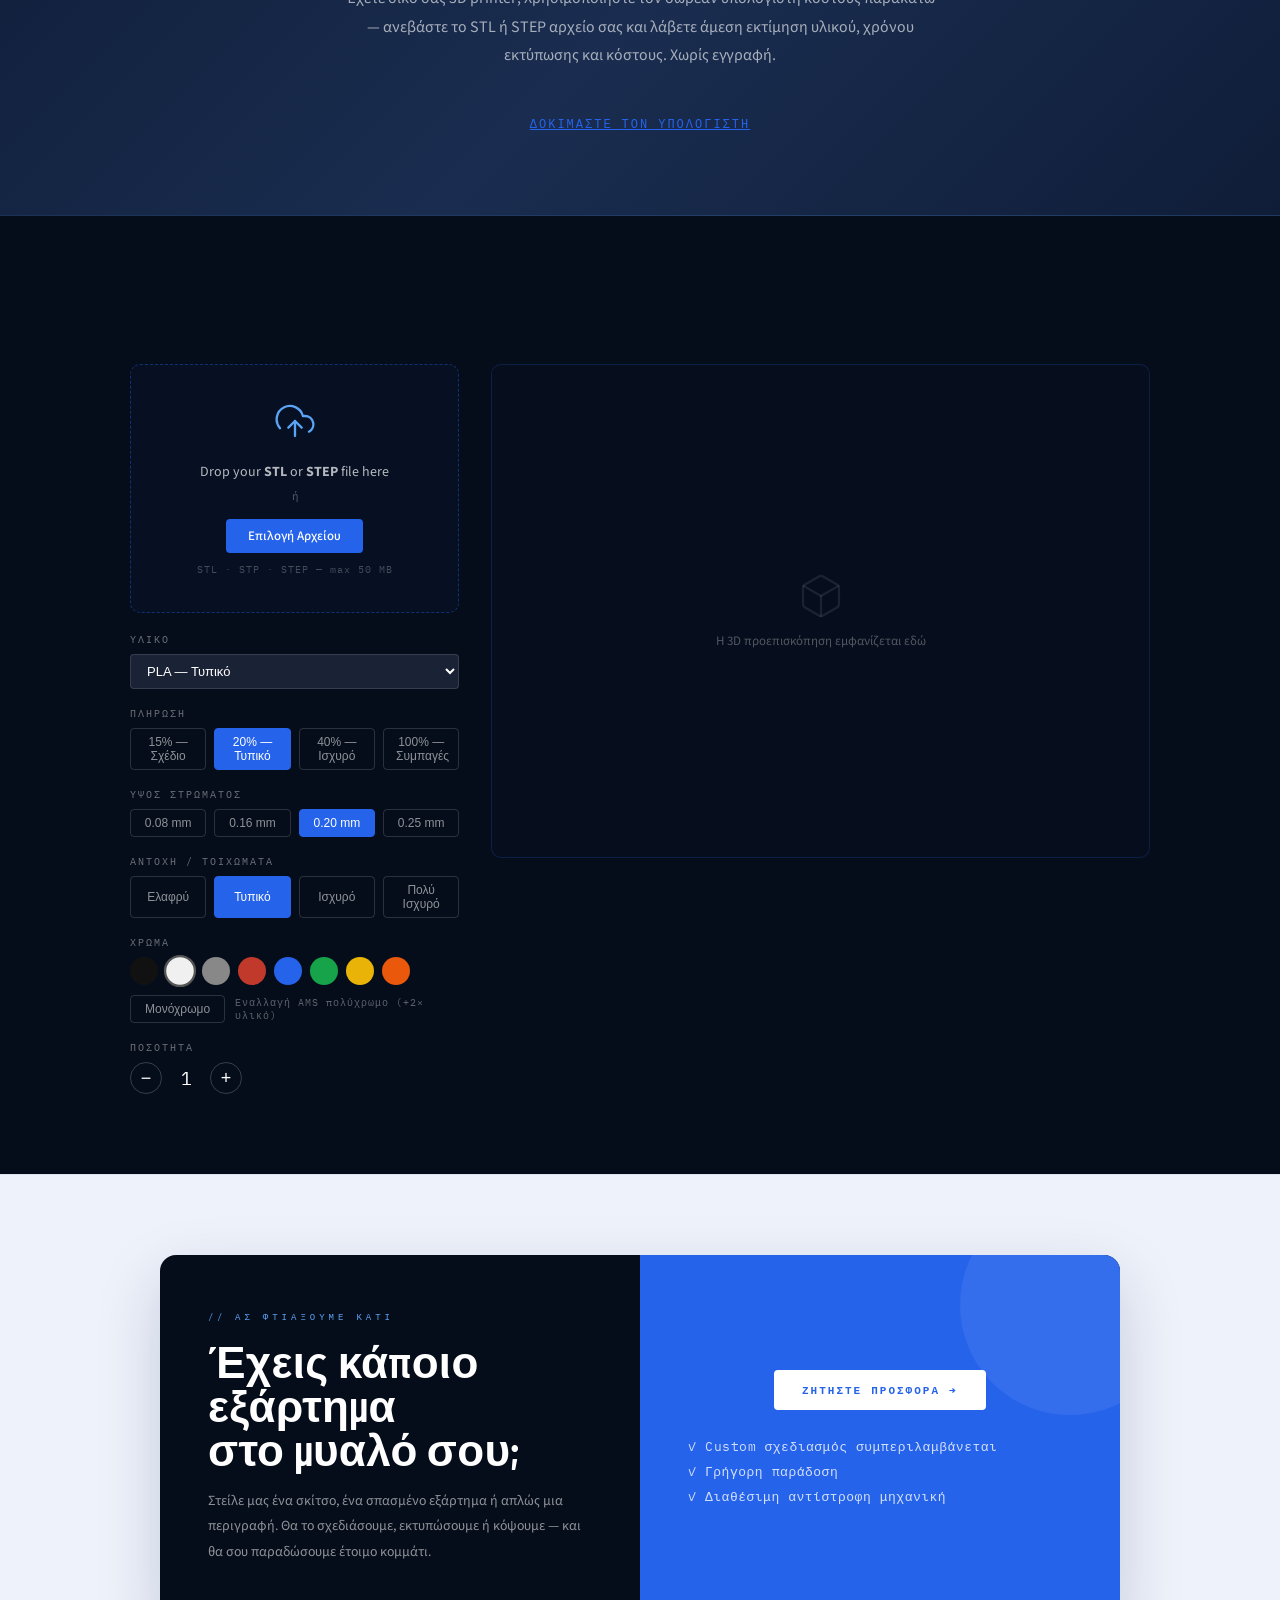
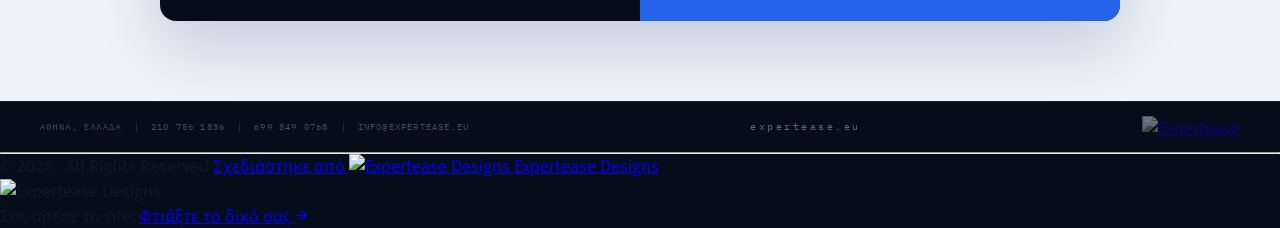
==== commit 29bd40e4: "final" ====
--- a/3dprint.html
+++ b/3dprint.html
@@ -771,8 +771,8 @@
       <li><a href="contact.html"        id="nav-contact">Contact</a></li>
     </ul>
     <div class="lang-toggle">
-      <button class="lang-btn"        data-lang="el">🇬🇷 ΕΛ</button>
-      <button class="lang-btn active" data-lang="en">🇬🇧 EN</button>
+      <button class="lang-btn active" data-lang="el">🇬🇷 ΕΛ</button>
+      <button class="lang-btn"        data-lang="en">🇬🇧 EN</button>
     </div>
   </div>
   <button class="nav-hamburger" id="navHamburger" aria-label="Menu">
--- a/style.css
+++ b/style.css
@@ -47,7 +47,7 @@
 /* Ensure Barlow Condensed renders bold (like Oswald does at weight 400 visually) */
 /* Barlow Condensed has ~10% larger x-height than Oswald — scale down to match */
 :lang(el) h1, :lang(el) h2, :lang(el) h3,
-:lang(el) .hero-title, :lang(el) .contact-heading,
+:lang(el) .contact-heading,
 :lang(el) .wd-offer-name, :lang(el) .value-title,
 :lang(el) .process-title, :lang(el) .stat-num,
 :lang(el) .founder-card-name, :lang(el) .fcs-num,
@@ -58,7 +58,6 @@
   font-weight: 600;
 }
 /* Scale Barlow Condensed down ~10% to visually match Oswald's apparent size */
-:lang(el) .hero-title     { font-size: clamp(13px, 1.45vw, 18px); font-style: normal; }
 :lang(el) .section-title  { font-size: clamp(43px, 4.95vw, 68px); }
 :lang(el) .stat-num       { font-size: 40px; }
 :lang(el) .value-title    { font-size: 20px; }
@@ -642,14 +641,7 @@
   font-size: 24px; letter-spacing: .5px;
   color: #fff; line-height: 1.15;
 }
-.value-bilingual .el {
-  font-family: var(--font-display);
-  font-size: 14px; letter-spacing: 2px;
-  line-height: 1; opacity: .5;
-}
-.vc-blue  .value-bilingual .el { color: var(--blue-lt); }
-.vc-red   .value-bilingual .el { color: #f97316; }
-.vc-green .value-bilingual .el { color: #34d399; }
+.value-bilingual .el { display: none; }
 
 /* Divider row between pillar and principle cards */
 .values-row-divider {
@@ -1721,8 +1713,8 @@
   }
   :lang(el) .contact-heading { font-size: clamp(22px, 6vw, 34px); letter-spacing: 0.5px; }
 
-  /* Contact info row: stack vertically, left-aligned with indent */
-  .contact-info-row { flex-direction: column; align-items: flex-start; gap: 14px; padding-left: 24px; }
+  /* Contact info row: stack vertically, centered */
+  .contact-info-row { flex-direction: column; align-items: center; gap: 14px; padding-left: 0; }
   .contact-info-item { min-height: 44px; }
 
   /* Contact section: tighter padding */
@@ -1730,7 +1722,7 @@
 
   /* Contact columns: stack on mobile */
   .contact-cols { grid-template-columns: 1fr; gap: 32px; }
-  .contact-cols-left { text-align: left; }
+  .contact-cols-left { text-align: center; align-items: center; }
   .contact-map iframe { height: 220px; }
 
   /* Form inputs: 16px prevents iOS auto-zoom; 48px touch target */
@@ -1954,63 +1946,156 @@
   min-height: 100vh;
   display: flex; align-items: center;
   padding-top: 70px;
-  background: linear-gradient(135deg, var(--navy) 0%, var(--navy-mid) 100%);
+  background: linear-gradient(135deg, #040d1e 0%, #071530 60%, #060f28 100%);
   position: relative; overflow: hidden;
+  overflow-x: clip;
 }
 .sw-page::before {
   content: ''; position: absolute; inset: 0; pointer-events: none;
   background:
-    radial-gradient(ellipse at 25% 60%, rgba(37,99,235,.22) 0%, transparent 55%),
-    radial-gradient(ellipse at 80% 30%, rgba(96,165,250,.10) 0%, transparent 45%),
-    linear-gradient(rgba(37,99,235,.04) 1px, transparent 1px),
-    linear-gradient(90deg, rgba(37,99,235,.04) 1px, transparent 1px);
+    radial-gradient(ellipse at 18% 65%, rgba(37,99,235,.28) 0%, transparent 52%),
+    radial-gradient(ellipse at 75% 25%, rgba(96,165,250,.12) 0%, transparent 48%),
+    linear-gradient(rgba(37,99,235,.05) 1px, transparent 1px),
+    linear-gradient(90deg, rgba(37,99,235,.05) 1px, transparent 1px);
   background-size: auto, auto, 44px 44px, 44px 44px;
 }
 .sw-page-inner {
   position: relative; z-index: 2;
   width: 100%; max-width: 1400px; margin: 0 auto;
-  padding: 70px 56px;
-  display: grid; grid-template-columns: minmax(340px,420px) 1fr; gap: 72px; align-items: start;
+  padding: 80px 56px;
+  display: grid; grid-template-columns: minmax(360px,500px) 1fr; gap: 48px; align-items: center;
 }
 .sw-page-label {
   font-family: var(--font-mono); font-size: 9px; letter-spacing: 3px; text-transform: uppercase;
-  color: var(--blue-lt); margin-bottom: 14px;
+  color: var(--blue-lt); margin-bottom: 20px;
   display: flex; align-items: center; gap: 10px;
 }
 .sw-page-label::before { content: ''; width: 18px; height: 1px; background: var(--blue-lt); }
 .sw-page-title {
-  font-family: var(--font-display); font-size: clamp(52px, 5.5vw, 78px);
-  letter-spacing: 1px; color: #fff; line-height: .95; margin-bottom: 22px;
-}
+  font-family: var(--font-display); font-size: clamp(80px, 10vw, 140px);
+  letter-spacing: -1px; color: #fff; line-height: .88; margin-bottom: 28px; font-weight: 700;
+}
+.sw-title-accent { color: #3b82f6; }
 .sw-page-desc {
-  font-size: 16px; line-height: 1.82; color: rgba(255,255,255,.62); margin-bottom: 30px;
-}
-.sw-page-features {
-  list-style: none; display: grid; grid-template-columns: 1fr 1fr; gap: 10px; margin-bottom: 36px;
-}
-.sw-page-features li {
-  font-family: var(--font-mono); font-size: 10px; letter-spacing: .5px;
-  color: rgba(255,255,255,.6); display: flex; align-items: center; gap: 7px;
-}
-.sw-page-features li::before { content: '▸'; color: var(--blue-lt); font-size: 9px; }
-.sw-page-cta { display: flex; gap: 14px; flex-wrap: wrap; }
-.sw-page-right {
-  display: flex; align-items: center; justify-content: center;
-}
-.sw-page-img {
-  width: 140%;
-  margin-left: calc(-20% + 5cm);
-  border-radius: 0;
-  box-shadow: none;
-  border: none;
-}
+  font-size: 22px; line-height: 1.7; color: rgba(255,255,255,.75); margin-bottom: 40px; max-width: 520px;
+}
+.sw-page-desc strong { color: #3b82f6; font-weight: 700; }
+/* icon feature row — 4 columns, icon above text */
+.sw-page-feats-icon {
+  display: flex; flex-direction: row; gap: 32px; margin-bottom: 44px;
+}
+.sw-feat-icon-item {
+  display: flex; flex-direction: column; align-items: flex-start; gap: 10px;
+  font-family: var(--font-mono); font-size: 11px; letter-spacing: 1.8px; text-transform: uppercase;
+  color: rgba(255,255,255,.8); font-weight: 500;
+}
+.sw-feat-icon-item svg {
+  width: 36px; height: 36px; flex-shrink: 0; stroke: #3b82f6;
+  background: rgba(37,99,235,.15); border: 1px solid rgba(59,130,246,.3);
+  border-radius: 8px; padding: 6px; box-sizing: content-box;
+}
+/* CTA hero */
+.sw-page-cta { display: flex; gap: 16px; flex-wrap: wrap; margin-bottom: 32px; }
+.sw-page-cta--hero .sw-cta-primary {
+  display: inline-flex; align-items: center; gap: 10px;
+  background: #2563eb; border: 1px solid #3b82f6; color: #fff;
+  font-family: var(--font-mono); font-size: 13px; letter-spacing: 2px; text-transform: uppercase;
+  text-decoration: none; padding: 20px 40px; border-radius: 6px;
+  transition: background .2s, box-shadow .2s, transform .2s;
+}
+.sw-page-cta--hero .sw-cta-primary:hover {
+  background: #1d4ed8; box-shadow: 0 0 28px rgba(59,130,246,.5); transform: translateY(-2px);
+}
+.sw-page-cta--hero .sw-cta-secondary {
+  display: inline-flex; align-items: center; gap: 10px;
+  background: transparent; border: 1px solid rgba(255,255,255,.28); color: rgba(255,255,255,.85);
+  font-family: var(--font-mono); font-size: 13px; letter-spacing: 2px; text-transform: uppercase;
+  text-decoration: none; padding: 20px 40px; border-radius: 6px;
+  transition: border-color .2s, color .2s, background .2s;
+}
+.sw-page-cta--hero .sw-cta-secondary:hover {
+  border-color: rgba(255,255,255,.6); color: #fff; background: rgba(255,255,255,.06);
+}
+/* regulation badge */
+.sw-page-badge {
+  display: flex; align-items: center; gap: 8px;
+  font-family: var(--font-mono); font-size: 13px; letter-spacing: 2px; text-transform: uppercase;
+  color: rgba(96,165,250,.65);
+}
+.sw-page-badge svg { flex-shrink: 0; stroke: rgba(96,165,250,.65); }
+/* crane image — desktop */
+.sw-crane-mobile { display: none; }
+.sw-page-right { display: flex; align-items: center; justify-content: flex-end; overflow: visible; }
+.sw-crane-img {
+  width: 160%; max-width: 2400px;
+  margin-left: 16%; margin-right: -26%;
+  filter: drop-shadow(0 0 60px rgba(37,99,235,.45)) drop-shadow(0 0 20px rgba(96,165,250,.2));
+}
+/* hide legacy elements */
+.sw-page-features { display: none; }
+.sw-page-img:not(.sw-crane-img) { display: none; }
+
+/* CTA row — push down from feats */
+.sw-page-cta { margin-top: 28px; }
+
+/* ── hero load animations ───────────────────────────────────── */
+@keyframes swSlideUp {
+  to { opacity: 1; transform: translateY(0); }
+}
+@keyframes swFadeIn {
+  to { opacity: 1; }
+}
+.sw-anim {
+  opacity: 0;
+  transform: translateY(32px);
+}
+.sw-anim--title  { animation: swSlideUp .75s cubic-bezier(.22,1,.36,1) .05s forwards; }
+.sw-anim--desc   { animation: swSlideUp .75s cubic-bezier(.22,1,.36,1) .22s forwards; }
+.sw-anim--feats  { animation: swSlideUp .75s cubic-bezier(.22,1,.36,1) .38s forwards; }
+.sw-anim--cta    { animation: swSlideUp .75s cubic-bezier(.22,1,.36,1) .52s forwards; }
+.sw-anim--badge  { animation: swSlideUp .75s cubic-bezier(.22,1,.36,1) .64s forwards; }
+.sw-anim--crane  { transform: none; animation: swFadeIn 1.4s ease .25s forwards; }
+
 @media (max-width: 960px) {
-  .sw-page-inner { grid-template-columns: 1fr; gap: 40px; padding: 50px 24px; }
-  .sw-page-right { order: -1; }
-  .sw-page-img { width: 140%; margin-left: calc(-10% + 8px); display: block; }
+  /* hide desktop right column, show inline crane */
+  .sw-page-right { display: none; }
+  .sw-crane-mobile {
+    display: block;
+    width: 130%; max-width: 780px;
+    position: relative;
+    left: 50%;
+    transform: translateX(-50%);
+    margin-bottom: 8px;
+    filter: drop-shadow(0 0 48px rgba(37,99,235,.5)) drop-shadow(0 0 16px rgba(96,165,250,.25));
+  }
+  .sw-page-inner { grid-template-columns: 1fr; padding: 72px 24px 48px; }
+  .sw-page-title { text-align: center; }
+  .sw-page-desc { text-align: center; max-width: 100%; margin-left: auto; margin-right: auto; }
+  .sw-page-feats-icon {
+    display: grid;
+    grid-template-columns: 1fr 1fr;
+    gap: 10px 16px;
+    margin-bottom: 28px;
+    flex-direction: unset;
+  }
+  .sw-feat-icon-item {
+    flex-direction: row;
+    font-size: 11px;
+    letter-spacing: 1.5px;
+    gap: 10px;
+    align-items: center;
+  }
+  .sw-feat-icon-item svg { width: 24px; height: 24px; padding: 4px; border-radius: 6px; }
+  .sw-page-badge { justify-content: center; }
+  .sw-page-cta--hero { flex-direction: column; gap: 12px; }
+  .sw-page-cta--hero .sw-cta-primary,
+  .sw-page-cta--hero .sw-cta-secondary { width: 100%; justify-content: center; box-sizing: border-box; }
 }
 @media (max-width: 640px) {
-  .sw-page-inner { padding: 40px 16px; }
+  .sw-page-inner { padding: 60px 20px 40px; }
+  .sw-page-title { font-size: clamp(88px, 24vw, 128px); text-align: center; }
+  .sw-page-desc { text-align: center; }
+  .sw-crane-mobile { width: 130%; max-width: 780px; left: 50%; transform: translateX(-50%); }
 }
 
 /* ── SOFTWARE TOOLKIT SECTION ───────────────────────────────── */
@@ -2863,8 +2948,9 @@
   .hero-name      { font-size: clamp(55px, 17.25vw, 92px); text-align: center; }
   .hero-name span { color: #a8d8ff; -webkit-text-fill-color: #a8d8ff; background: none; }
   .hero-title     { text-align: center; font-size: clamp(9px, 2.6vw, 14px); white-space: nowrap; overflow: hidden; text-overflow: ellipsis; }
+  :lang(el) .hero-title { font-size: clamp(12px, 3.2vw, 15px); white-space: normal; overflow: visible; text-overflow: clip; }
   .hero-tagline   { text-align: center; }
-  .hero-desc      { text-align: center; max-width: 340px; }
+  .hero-desc      { display: none; }
   .hero-cta       { justify-content: center; width: 100%; }
   .hero-cta-phone { display: inline-flex; }
   .process-title  { font-size: clamp(22px, 6vw, 32px); }
@@ -2971,7 +3057,6 @@
     margin-bottom: 8px;
   }
   .value-bilingual .en { font-size: 15px; }
-  .value-bilingual .el { font-size: 10px; }
   .value-heading { font-size: 15px; margin-bottom: 8px; }
   .value-card .value-text {
     font-size: 11px;
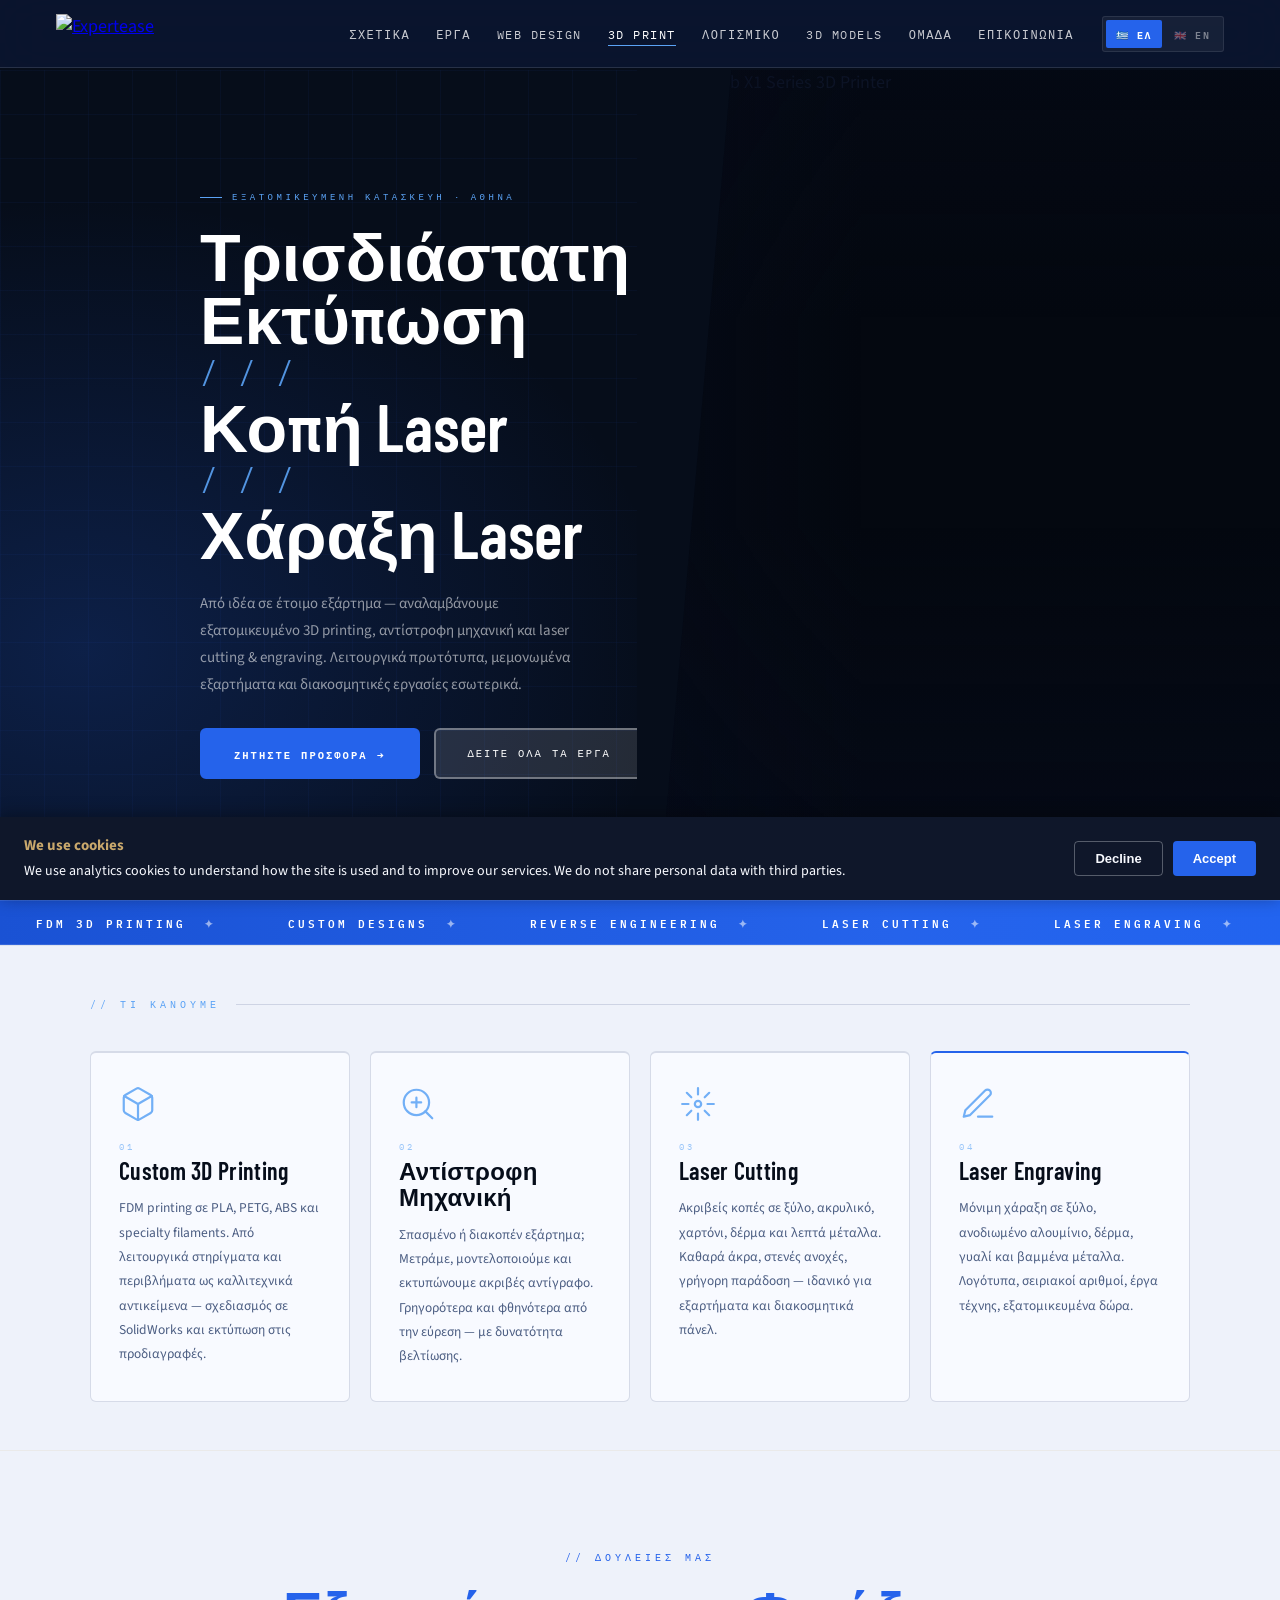
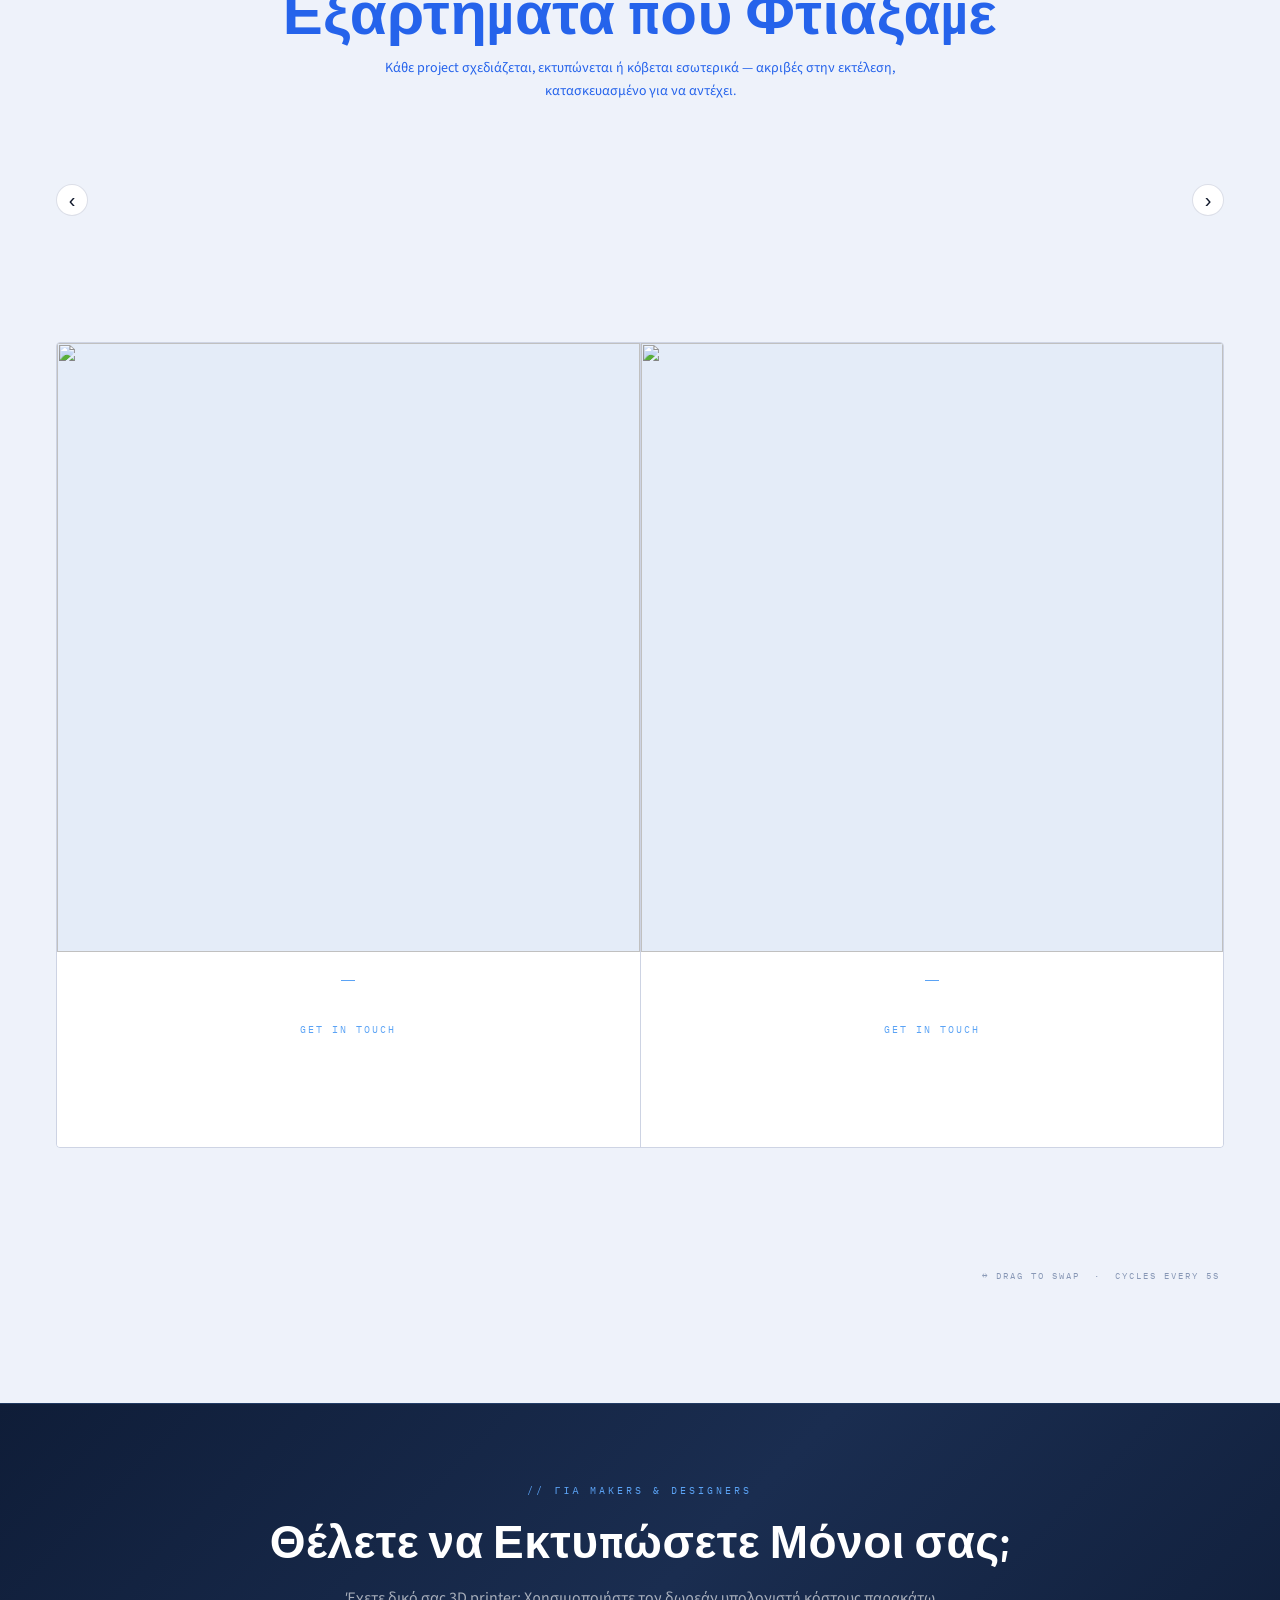
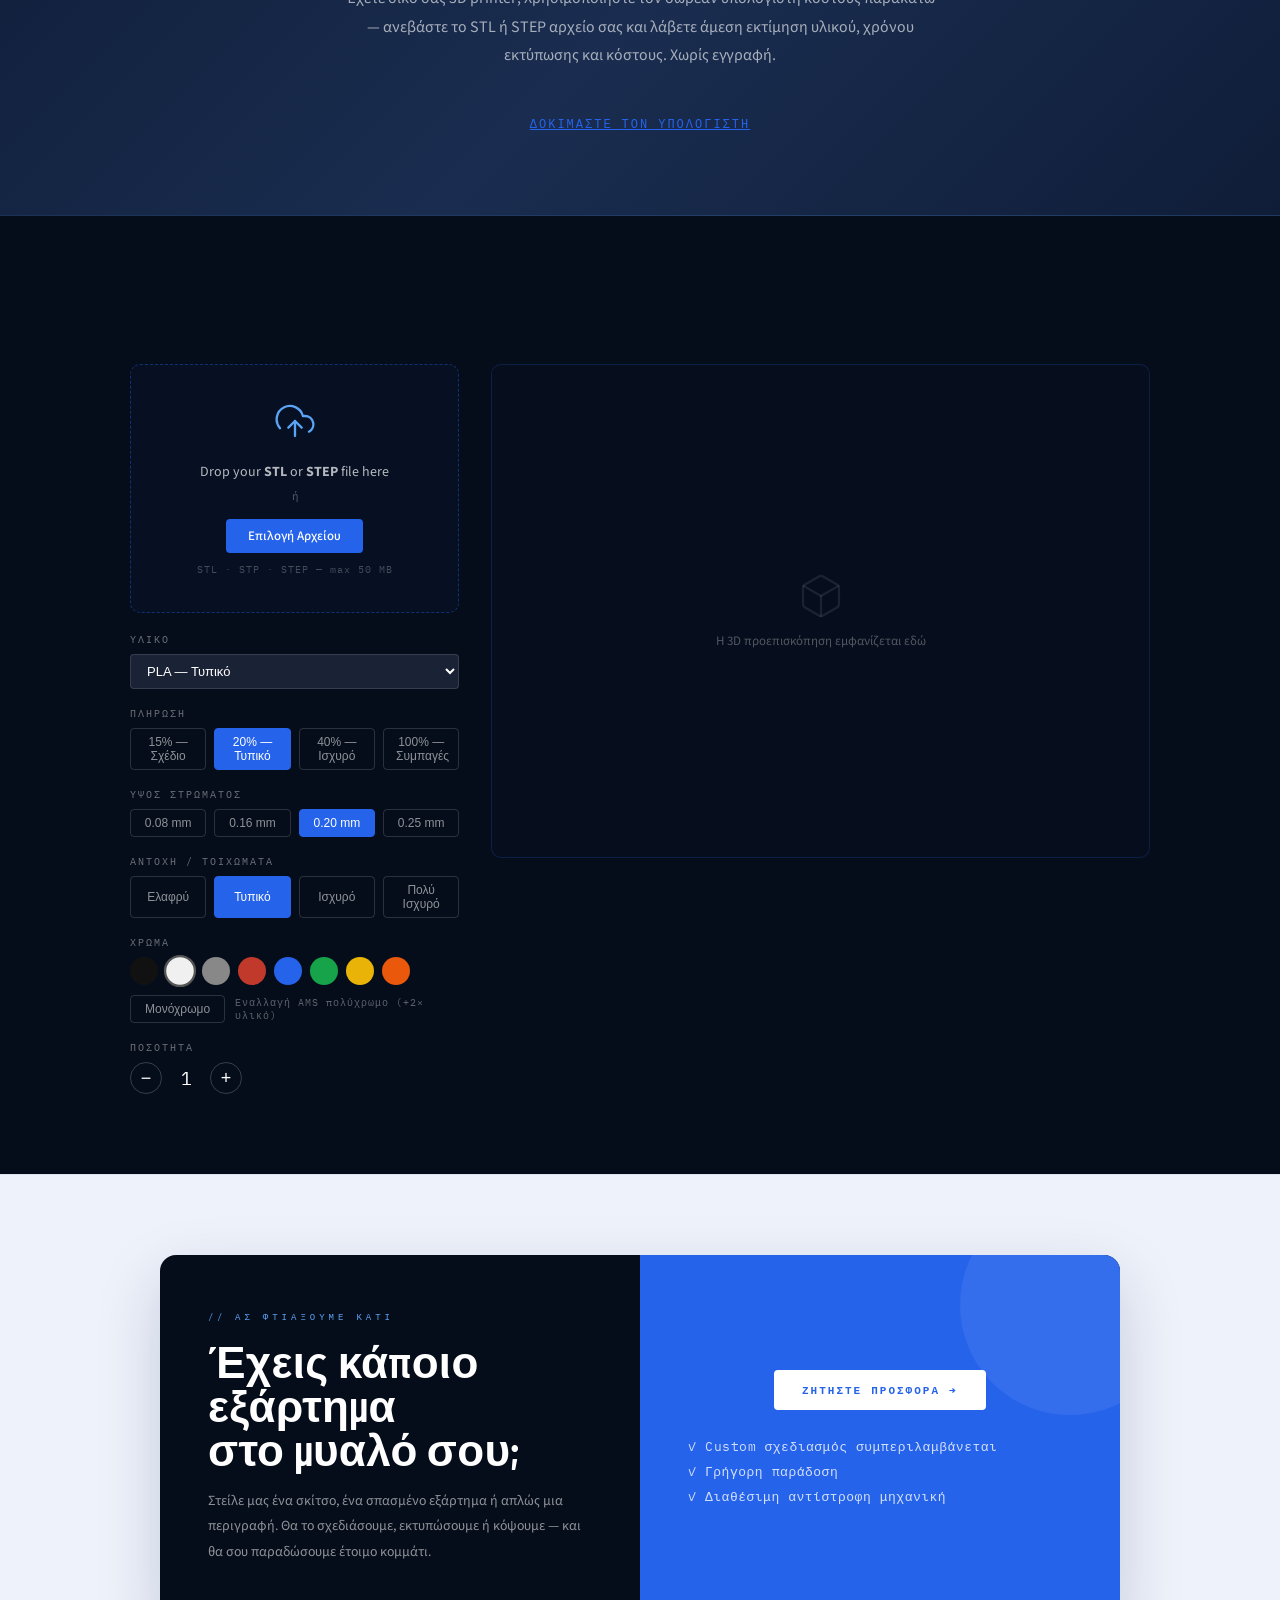
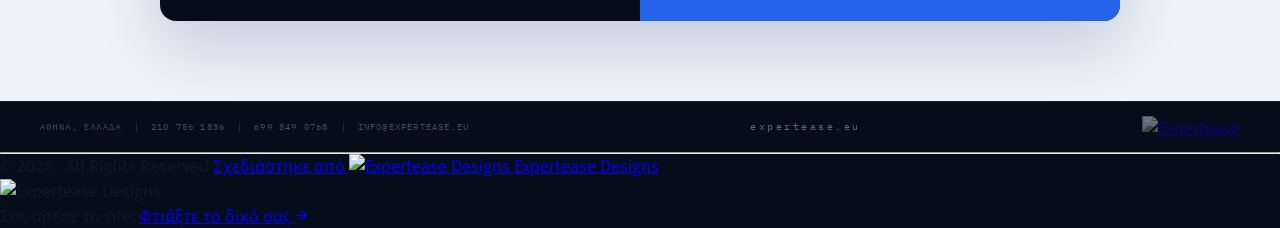
==== commit 0f002319: "SEO: fix bilingual H1 bugs, canonical mismatch, missing sitemap entry - webdesign.html: H1 never tra" ====
--- a/3dprint.html
+++ b/3dprint.html
@@ -8,6 +8,9 @@
 <meta name="description" content="Custom FDM 3D printing, laser cutting & engraving in Athens, Greece. Rapid prototyping, reverse-engineered parts & decorative work — Expertease Designs.">
 <meta name="keywords" content="3D printing Athens, 3D printing Greece, FDM printing Athens, laser cutting Athens, laser engraving Athens, rapid prototyping Athens, custom 3D printing Greece, reverse engineering parts, PLA PETG ABS printing Athens, 3D printed parts Greece, acrylic laser cutting Athens, wood laser engraving Athens, τρισδιάστατη εκτύπωση Αθήνα, 3D εκτύπωση Ελλάδα, laser κοπή Αθήνα, κοπή laser Αθήνα, γκραβούρα laser, πρωτότυπα 3D, ανατροφοδοτούμενη εκτύπωση Αθήνα">
 <link rel="canonical" href="https://expertease.eu/3dprint.html">
+<link rel="alternate" hreflang="el" href="https://expertease.eu/3dprint.html">
+<link rel="alternate" hreflang="en" href="https://expertease.eu/3dprint.html">
+<link rel="alternate" hreflang="x-default" href="https://expertease.eu/3dprint.html">
 <link rel="icon" href="https://expertease.eu/images/logo.png" type="image/png">
 <!-- Open Graph -->
 <meta property="og:type" content="website">
@@ -801,8 +804,8 @@
   <div class="pr-hero-left">
     <div class="pr-hero-label" id="pr-label">Custom Fabrication · Athens, GR</div>
 
-    <h1 class="pr-hero-title" id="pr-title-hero">
-      3D Print
+    <h1 class="pr-hero-title" id="pr-title">
+      3D Printing
       <span class="pr-hero-slash">/ / /</span>
       Laser Cut
       <span class="pr-hero-slash">/ / /</span>
--- a/style.css
+++ b/style.css
@@ -1963,7 +1963,7 @@
   position: relative; z-index: 2;
   width: 100%; max-width: 1400px; margin: 0 auto;
   padding: 80px 56px;
-  display: grid; grid-template-columns: minmax(360px,500px) 1fr; gap: 48px; align-items: center;
+  display: grid; grid-template-columns: minmax(360px,500px) 1fr; gap: 48px; align-items: stretch;
 }
 .sw-page-label {
   font-family: var(--font-mono); font-size: 9px; letter-spacing: 3px; text-transform: uppercase;
@@ -2023,16 +2023,25 @@
   color: rgba(96,165,250,.65);
 }
 .sw-page-badge svg { flex-shrink: 0; stroke: rgba(96,165,250,.65); }
-/* crane image — desktop */
+/* crane 3D iframe — desktop */
 .sw-crane-mobile { display: none; }
-.sw-page-right { display: flex; align-items: center; justify-content: flex-end; overflow: visible; }
-.sw-crane-img {
-  width: 160%; max-width: 2400px;
-  margin-left: 16%; margin-right: -26%;
-  filter: drop-shadow(0 0 60px rgba(37,99,235,.45)) drop-shadow(0 0 20px rgba(96,165,250,.2));
+.sw-page-right { display: flex; align-items: center; justify-content: flex-start; overflow: visible; }
+.sw-crane-iframe {
+  border: none;
+  background: transparent;
+  pointer-events: auto;
+}
+/* desktop: full-bleed iframe that extends beyond the column */
+.sw-page-right .sw-crane-iframe {
+  width: 160%;
+  aspect-ratio: 1 / 0.75;
+  max-width: 900px;
+  margin-left: -10%;
+  margin-right: 0;
 }
 /* hide legacy elements */
 .sw-page-features { display: none; }
+.sw-crane-img { display: none; }
 .sw-page-img:not(.sw-crane-img) { display: none; }
 
 /* CTA row — push down from feats */
@@ -2044,6 +2053,10 @@
 }
 @keyframes swFadeIn {
   to { opacity: 1; }
+}
+@keyframes swSlideFromRight {
+  from { opacity: 0; transform: translateX(100vw); }
+  to   { opacity: 1; transform: translateX(0); }
 }
 .sw-anim {
   opacity: 0;
@@ -2054,19 +2067,34 @@
 .sw-anim--feats  { animation: swSlideUp .75s cubic-bezier(.22,1,.36,1) .38s forwards; }
 .sw-anim--cta    { animation: swSlideUp .75s cubic-bezier(.22,1,.36,1) .52s forwards; }
 .sw-anim--badge  { animation: swSlideUp .75s cubic-bezier(.22,1,.36,1) .64s forwards; }
-.sw-anim--crane  { transform: none; animation: swFadeIn 1.4s ease .25s forwards; }
-
+/* trapezoidal velocity: linear() ramps up over ~20%, full speed middle ~60%, ramps down ~20% */
+.sw-anim--crane  {
+  transform: translateX(100vw);
+  animation: swSlideFromRight 1.8s linear(0, 0.15 20%, 0.85 80%, 1) .3s forwards;
+}
+
+@keyframes swSlideFromRightMobile {
+  from { opacity: 0; transform: translateX(calc(-62% + 100vw)); }
+  to   { opacity: 1; transform: translateX(-62%); }
+}
 @media (max-width: 960px) {
   /* hide desktop right column, show inline crane */
   .sw-page-right { display: none; }
   .sw-crane-mobile {
     display: block;
-    width: 130%; max-width: 780px;
+    width: 110%;
+    max-width: 600px;
+    aspect-ratio: 1 / 0.8;
     position: relative;
     left: 50%;
-    transform: translateX(-50%);
+    transform: translateX(-62%);
     margin-bottom: 8px;
-    filter: drop-shadow(0 0 48px rgba(37,99,235,.5)) drop-shadow(0 0 16px rgba(96,165,250,.25));
+    pointer-events: auto;
+    touch-action: none;
+  }
+  .sw-crane-mobile.sw-anim--crane {
+    transform: translateX(calc(-62% + 140px));
+    animation: swSlideFromRightMobile 1.8s linear(0, 0.15 20%, 0.85 80%, 1) .3s forwards;
   }
   .sw-page-inner { grid-template-columns: 1fr; padding: 72px 24px 48px; }
   .sw-page-title { text-align: center; }
@@ -2095,7 +2123,7 @@
   .sw-page-inner { padding: 60px 20px 40px; }
   .sw-page-title { font-size: clamp(88px, 24vw, 128px); text-align: center; }
   .sw-page-desc { text-align: center; }
-  .sw-crane-mobile { width: 130%; max-width: 780px; left: 50%; transform: translateX(-50%); }
+  .sw-crane-mobile { width: 115%; max-width: 480px; left: 50%; transform: translateX(-62%); aspect-ratio: 1 / 0.85; }
 }
 
 /* ── SOFTWARE TOOLKIT SECTION ───────────────────────────────── */
